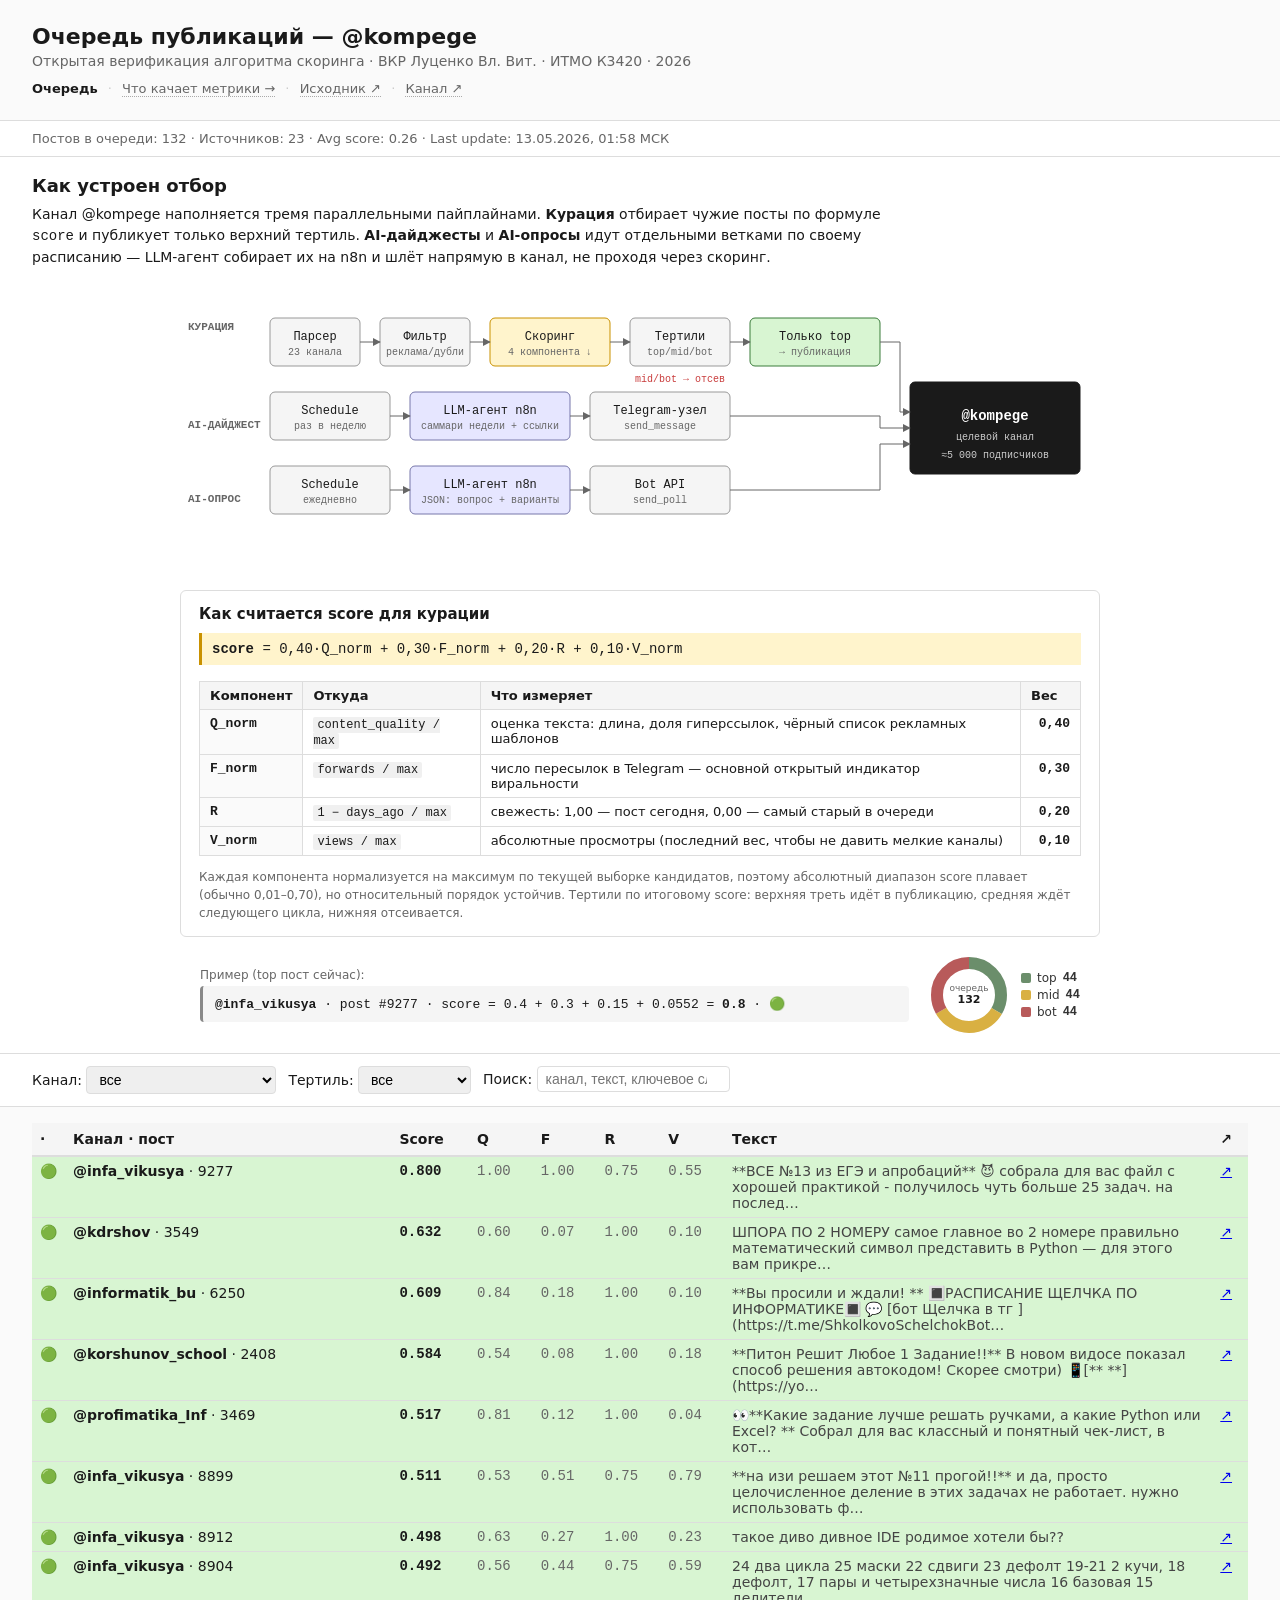
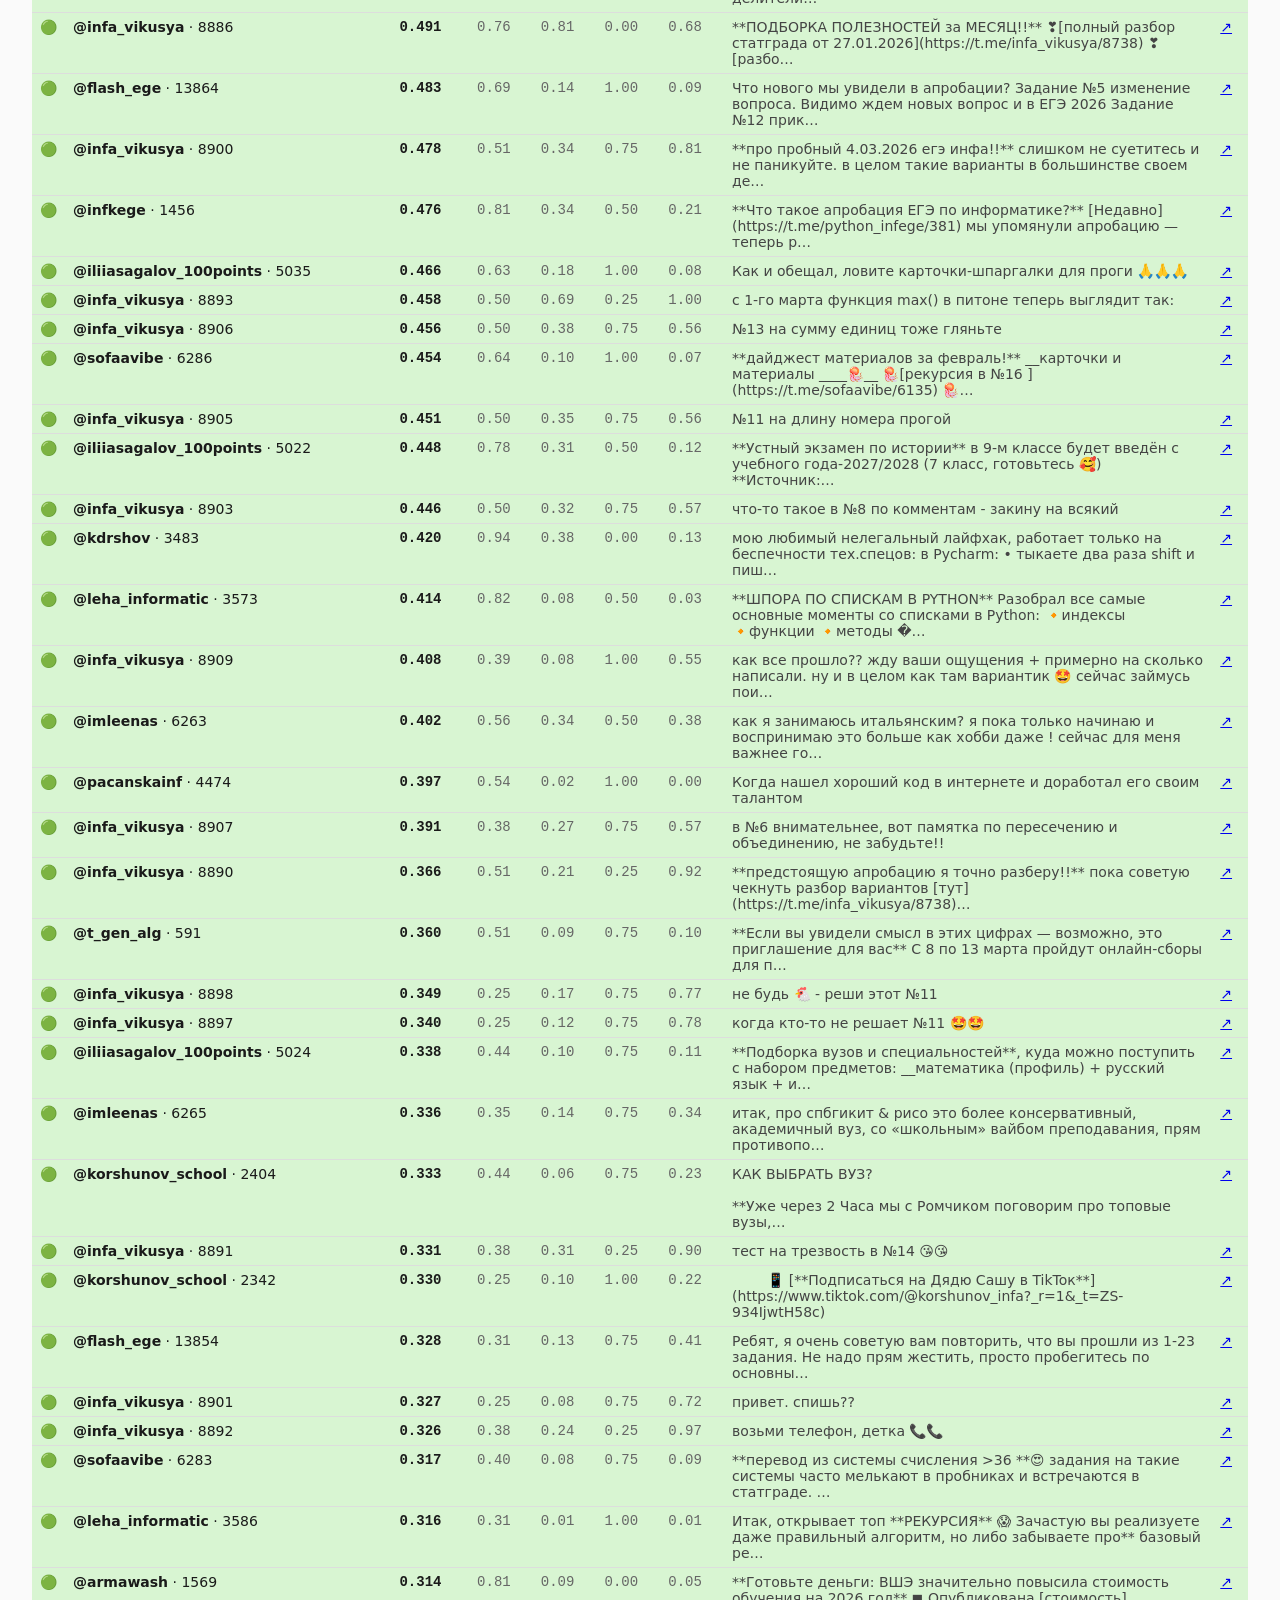
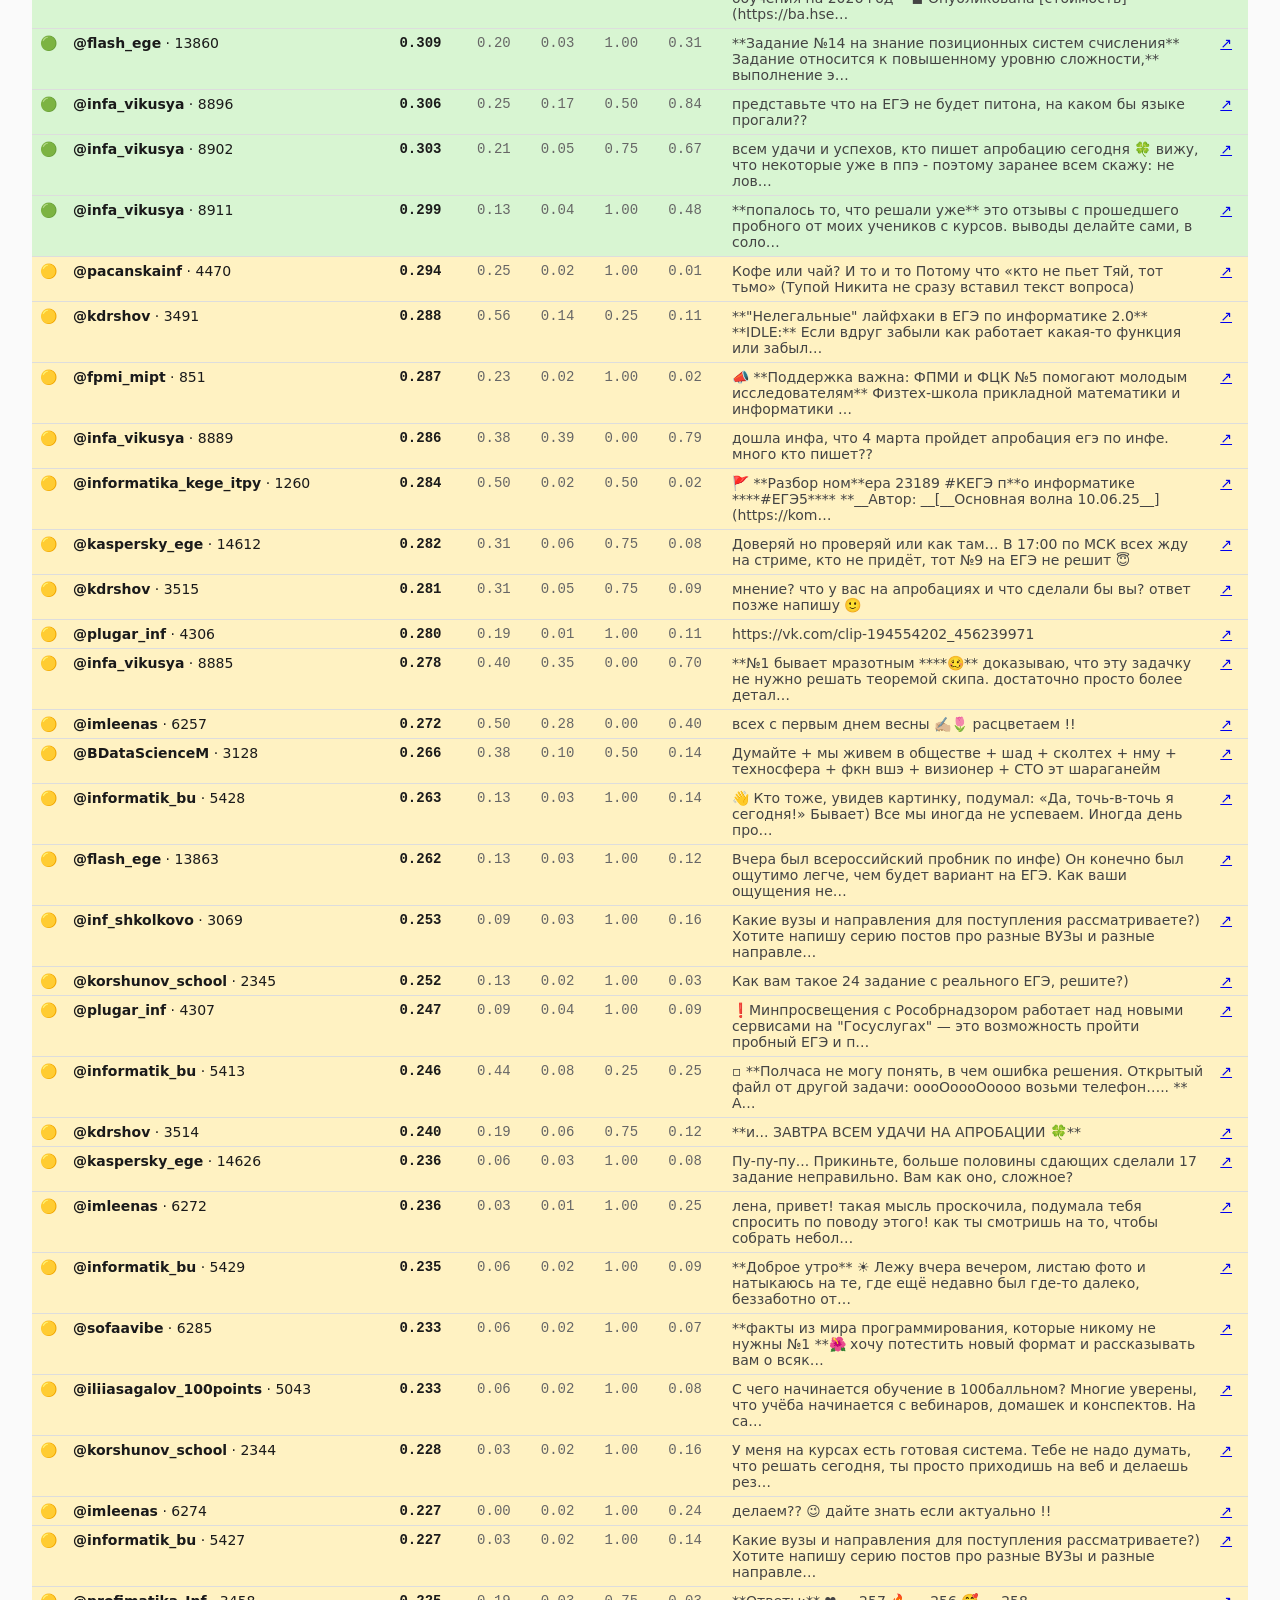
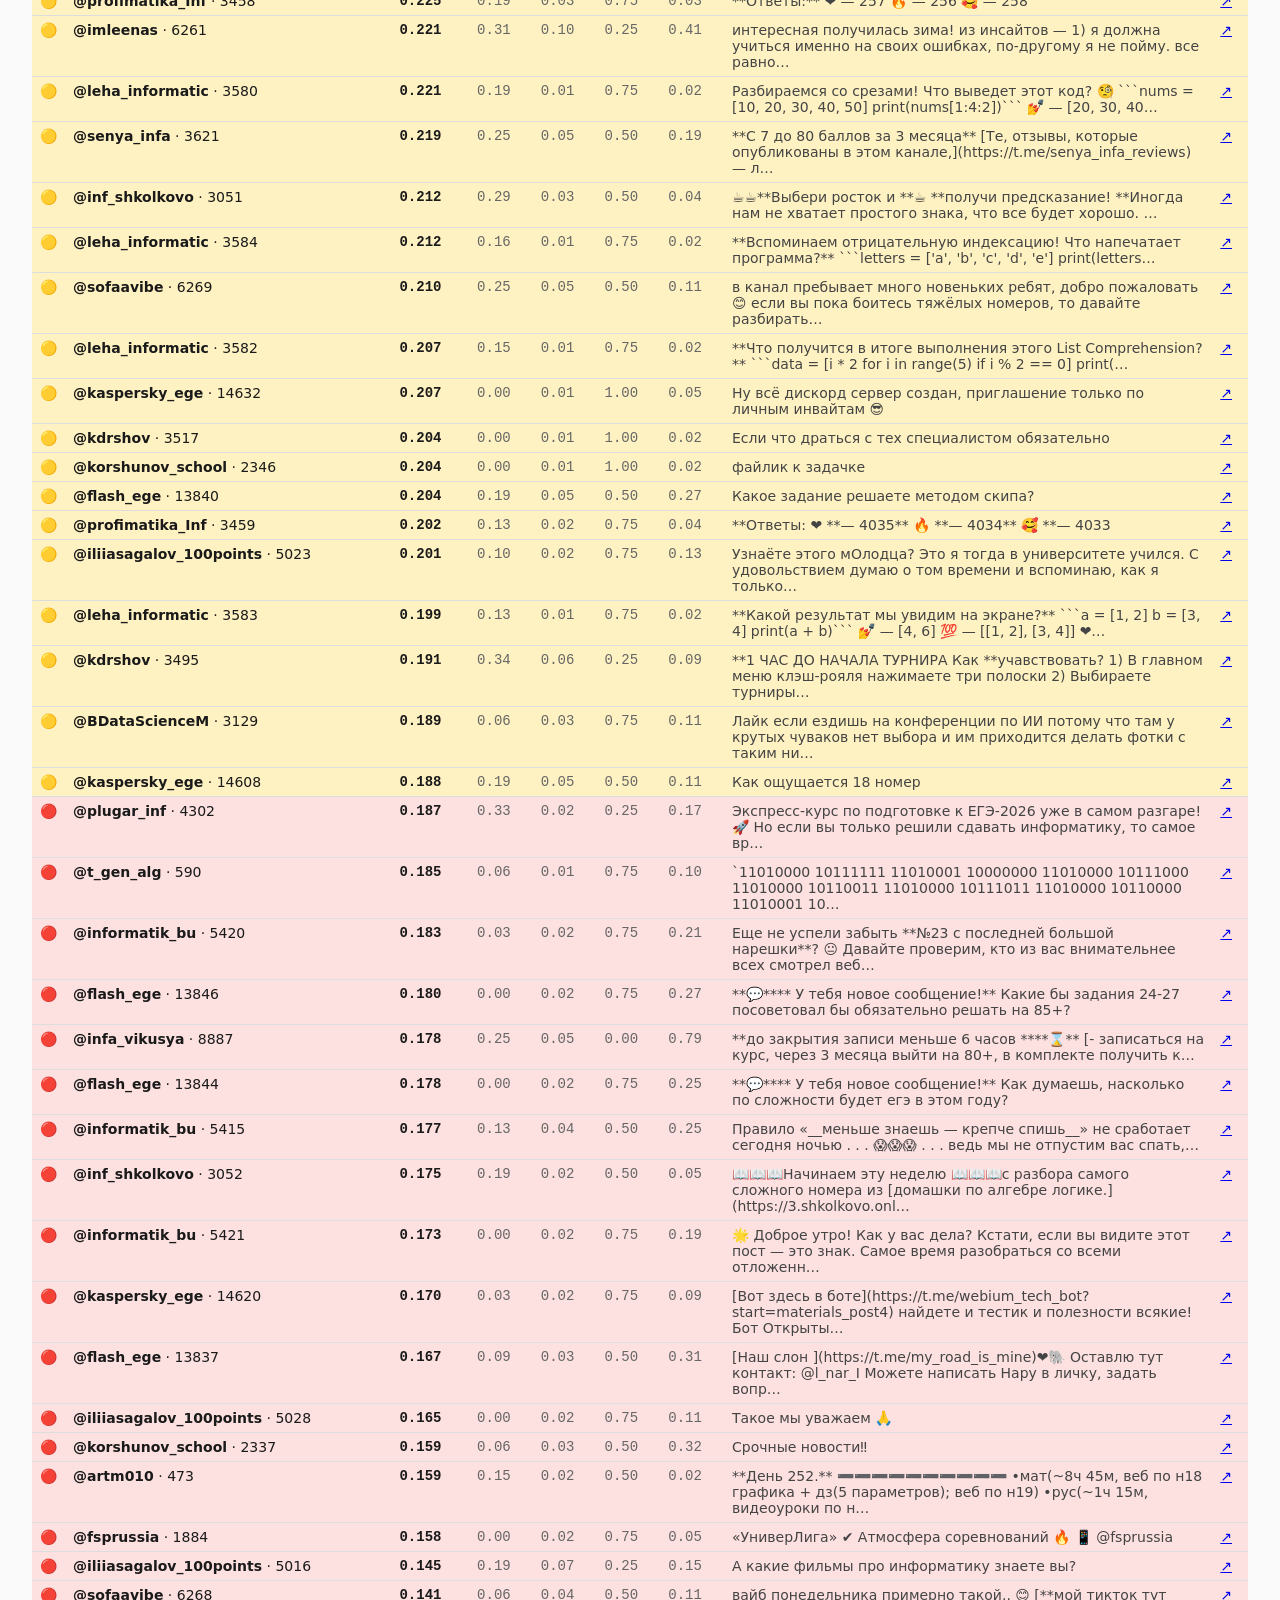
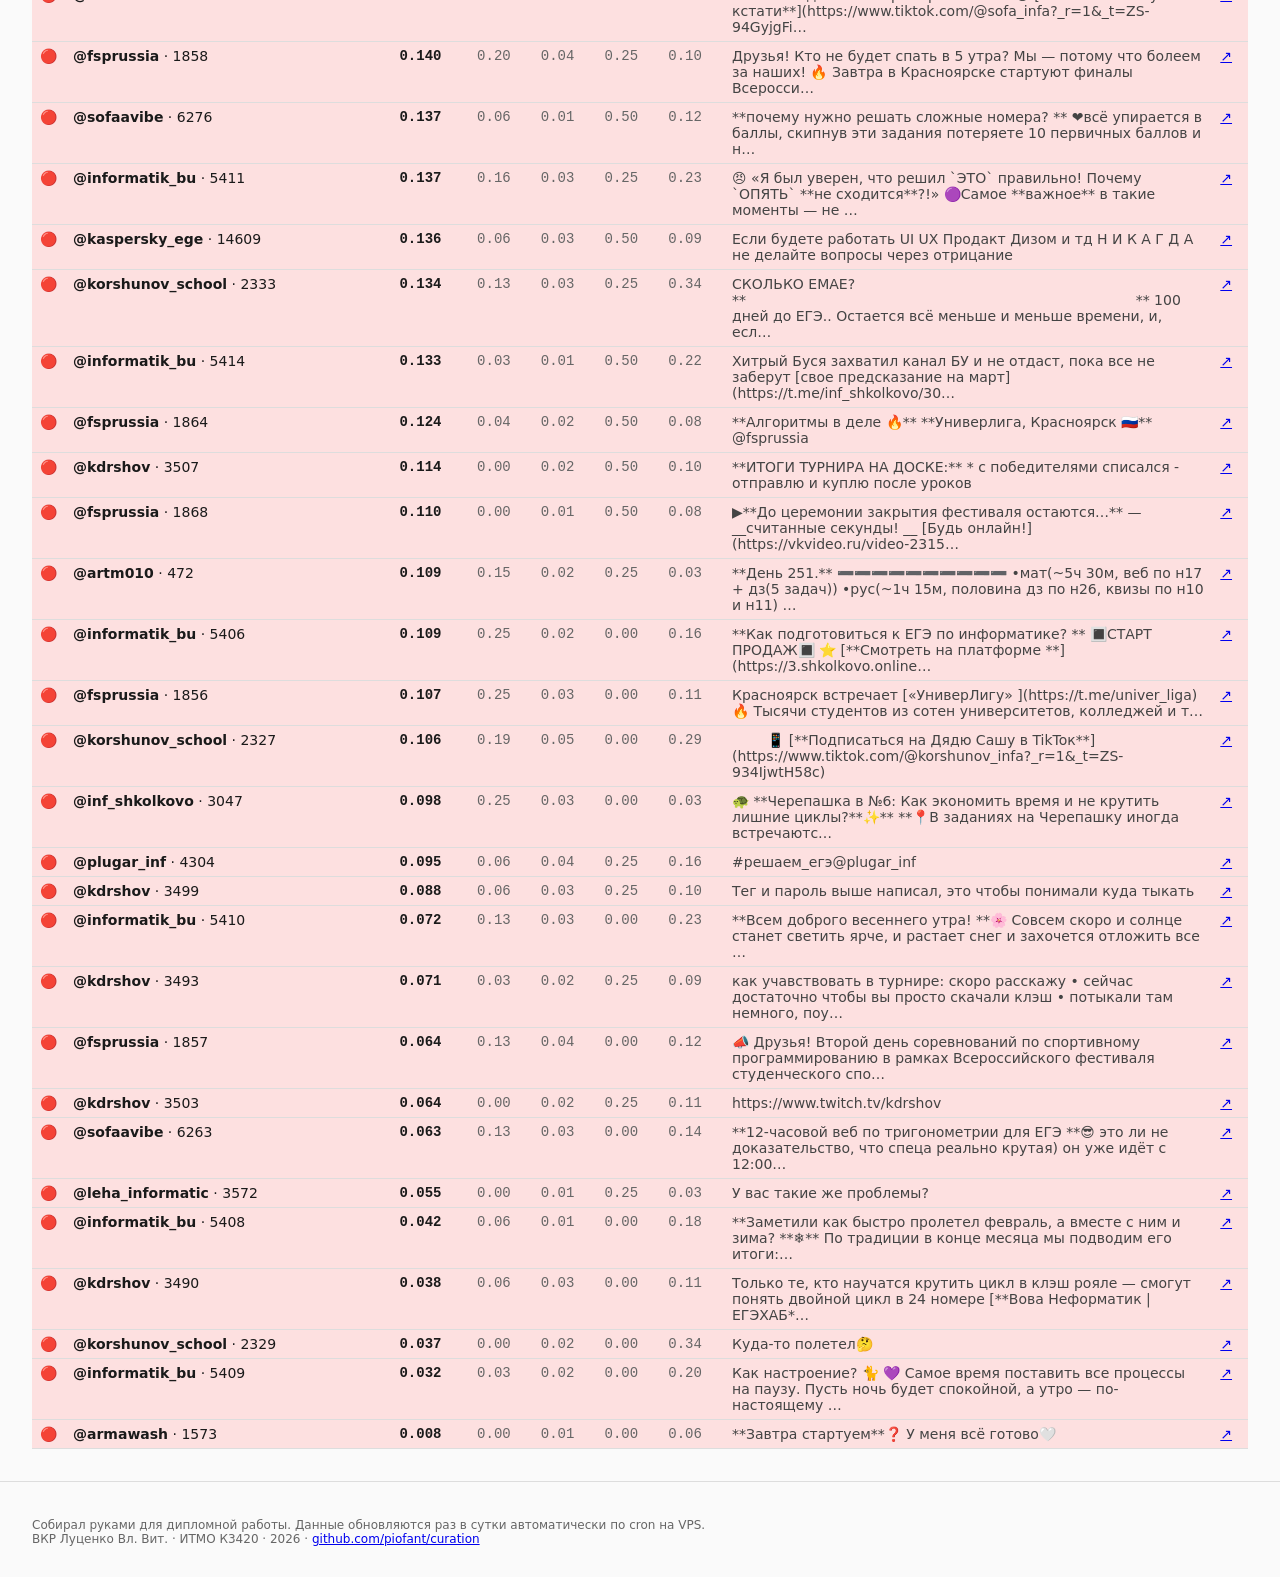
==== index.html @ 52a429cc "ux: 3 parallel pipelines + score formula breakdown table Pipeline diagram now correctly shows: - Кур" ====
<!doctype html>
<html lang="ru">
<head>
  <meta charset="utf-8">
  <meta name="viewport" content="width=device-width,initial-scale=1">
  <title>Очередь публикаций @kompege — верификация алгоритма (ВКР, ИТМО)</title>
  <link rel="stylesheet" href="./style.css">
</head>
<body>
  <header class="page-header">
    <h1>Очередь публикаций — @kompege</h1>
    <p class="subtitle">Открытая верификация алгоритма скоринга · ВКР Луценко Вл. Вит. · ИТМО К3420 · 2026</p>
    <nav class="topnav">
      <strong>Очередь</strong>
      <span class="sep">·</span>
      <a href="./performance/">Что качает метрики →</a>
      <span class="sep">·</span>
      <a href="https://github.com/piofant/curation" target="_blank" rel="noopener">Исходник ↗</a>
      <span class="sep">·</span>
      <a href="https://t.me/kompege" target="_blank" rel="noopener">Канал ↗</a>
    </nav>
  </header>

  <section id="stats" class="sticky-stats" aria-live="polite">
    <span id="stats-text">Загрузка данных…</span>
  </section>

  <section id="algorithm" class="algorithm-section">
    <h2>Как устроен отбор</h2>
    <p class="algo-intro">Канал @kompege наполняется тремя параллельными пайплайнами. <strong>Курация</strong> отбирает чужие посты по формуле <code>score</code> и публикует только верхний тертиль. <strong>AI-дайджесты</strong> и <strong>AI-опросы</strong> идут отдельными ветками по своему расписанию — LLM-агент собирает их на n8n и шлёт напрямую в канал, не проходя через скоринг.</p>

    <svg class="pipeline-svg" viewBox="0 0 920 290" xmlns="http://www.w3.org/2000/svg" aria-label="Три пайплайна @kompege">
      <defs>
        <marker id="arr" viewBox="0 0 10 10" refX="9" refY="5" markerWidth="8" markerHeight="8" orient="auto-start-reverse">
          <path d="M0,0 L10,5 L0,10 z" fill="#666"/>
        </marker>
      </defs>
      <g font-family="ui-monospace, monospace" font-size="12" fill="#1a1a1a">

        <!-- Row labels -->
        <text x="8" y="48" font-size="11" fill="#666" font-weight="600">КУРАЦИЯ</text>
        <text x="8" y="146" font-size="11" fill="#666" font-weight="600">AI-ДАЙДЖЕСТ</text>
        <text x="8" y="220" font-size="11" fill="#666" font-weight="600">AI-ОПРОС</text>

        <!-- Curation row (y center 60) -->
        <rect x="90" y="36" width="90" height="48" rx="5" fill="#f5f5f5" stroke="#999"/>
        <text x="135" y="58" text-anchor="middle">Парсер</text>
        <text x="135" y="73" text-anchor="middle" font-size="10" fill="#666">23 канала</text>

        <rect x="200" y="36" width="90" height="48" rx="5" fill="#f5f5f5" stroke="#999"/>
        <text x="245" y="58" text-anchor="middle">Фильтр</text>
        <text x="245" y="73" text-anchor="middle" font-size="10" fill="#666">реклама/дубли</text>

        <rect x="310" y="36" width="120" height="48" rx="5" fill="#fff4cc" stroke="#c99100"/>
        <text x="370" y="58" text-anchor="middle">Скоринг</text>
        <text x="370" y="73" text-anchor="middle" font-size="10" fill="#666">4 компонента ↓</text>

        <rect x="450" y="36" width="100" height="48" rx="5" fill="#f5f5f5" stroke="#999"/>
        <text x="500" y="58" text-anchor="middle">Тертили</text>
        <text x="500" y="73" text-anchor="middle" font-size="10" fill="#666">top/mid/bot</text>

        <rect x="570" y="36" width="130" height="48" rx="5" fill="#d8f5d2" stroke="#3a7c3a"/>
        <text x="635" y="58" text-anchor="middle">Только top</text>
        <text x="635" y="73" text-anchor="middle" font-size="10" fill="#666">→ публикация</text>

        <line x1="180" y1="60" x2="200" y2="60" stroke="#666" marker-end="url(#arr)"/>
        <line x1="290" y1="60" x2="310" y2="60" stroke="#666" marker-end="url(#arr)"/>
        <line x1="430" y1="60" x2="450" y2="60" stroke="#666" marker-end="url(#arr)"/>
        <line x1="550" y1="60" x2="570" y2="60" stroke="#666" marker-end="url(#arr)"/>

        <!-- AI-Digest row (y center 134) -->
        <rect x="90" y="110" width="120" height="48" rx="5" fill="#f5f5f5" stroke="#999"/>
        <text x="150" y="132" text-anchor="middle">Schedule</text>
        <text x="150" y="147" text-anchor="middle" font-size="10" fill="#666">раз в неделю</text>

        <rect x="230" y="110" width="160" height="48" rx="5" fill="#e6e6ff" stroke="#7777aa"/>
        <text x="310" y="132" text-anchor="middle">LLM-агент n8n</text>
        <text x="310" y="147" text-anchor="middle" font-size="10" fill="#666">саммари недели + ссылки</text>

        <rect x="410" y="110" width="140" height="48" rx="5" fill="#f5f5f5" stroke="#999"/>
        <text x="480" y="132" text-anchor="middle">Telegram-узел</text>
        <text x="480" y="147" text-anchor="middle" font-size="10" fill="#666">send_message</text>

        <line x1="210" y1="134" x2="230" y2="134" stroke="#666" marker-end="url(#arr)"/>
        <line x1="390" y1="134" x2="410" y2="134" stroke="#666" marker-end="url(#arr)"/>

        <!-- AI-Poll row (y center 208) -->
        <rect x="90" y="184" width="120" height="48" rx="5" fill="#f5f5f5" stroke="#999"/>
        <text x="150" y="206" text-anchor="middle">Schedule</text>
        <text x="150" y="221" text-anchor="middle" font-size="10" fill="#666">ежедневно</text>

        <rect x="230" y="184" width="160" height="48" rx="5" fill="#e6e6ff" stroke="#7777aa"/>
        <text x="310" y="206" text-anchor="middle">LLM-агент n8n</text>
        <text x="310" y="221" text-anchor="middle" font-size="10" fill="#666">JSON: вопрос + варианты</text>

        <rect x="410" y="184" width="140" height="48" rx="5" fill="#f5f5f5" stroke="#999"/>
        <text x="480" y="206" text-anchor="middle">Bot API</text>
        <text x="480" y="221" text-anchor="middle" font-size="10" fill="#666">send_poll</text>

        <line x1="210" y1="208" x2="230" y2="208" stroke="#666" marker-end="url(#arr)"/>
        <line x1="390" y1="208" x2="410" y2="208" stroke="#666" marker-end="url(#arr)"/>

        <!-- Merge target -->
        <rect x="730" y="100" width="170" height="92" rx="5" fill="#1a1a1a" stroke="#1a1a1a"/>
        <text x="815" y="138" text-anchor="middle" fill="#fff" font-size="14" font-weight="600">@kompege</text>
        <text x="815" y="158" text-anchor="middle" fill="#ccc" font-size="10">целевой канал</text>
        <text x="815" y="176" text-anchor="middle" fill="#ccc" font-size="10">≈5 000 подписчиков</text>

        <!-- Merge lines: each pipeline → @kompege -->
        <path d="M 700 60 L 720 60 L 720 130 L 730 130" fill="none" stroke="#666" marker-end="url(#arr)"/>
        <path d="M 550 134 L 700 134 L 700 146 L 730 146" fill="none" stroke="#666" marker-end="url(#arr)"/>
        <path d="M 550 208 L 700 208 L 700 162 L 730 162" fill="none" stroke="#666" marker-end="url(#arr)"/>

        <!-- Tertile branch labels under curation -->
        <text x="500" y="100" text-anchor="middle" font-size="10" fill="#c93c3c">mid/bot → отсев</text>
      </g>
    </svg>

    <div class="formula-block">
      <h3>Как считается score для курации</h3>
      <p class="formula-line"><code><strong>score</strong> = 0,40·Q_norm + 0,30·F_norm + 0,20·R + 0,10·V_norm</code></p>
      <table class="formula-table">
        <thead>
          <tr><th>Компонент</th><th>Откуда</th><th>Что измеряет</th><th>Вес</th></tr>
        </thead>
        <tbody>
          <tr>
            <th>Q_norm</th>
            <td><code>content_quality / max</code></td>
            <td>оценка текста: длина, доля гиперссылок, чёрный список рекламных шаблонов</td>
            <td class="weight">0,40</td>
          </tr>
          <tr>
            <th>F_norm</th>
            <td><code>forwards / max</code></td>
            <td>число пересылок в Telegram — основной открытый индикатор виральности</td>
            <td class="weight">0,30</td>
          </tr>
          <tr>
            <th>R</th>
            <td><code>1 − days_ago / max</code></td>
            <td>свежесть: 1,00 — пост сегодня, 0,00 — самый старый в очереди</td>
            <td class="weight">0,20</td>
          </tr>
          <tr>
            <th>V_norm</th>
            <td><code>views / max</code></td>
            <td>абсолютные просмотры (последний вес, чтобы не давить мелкие каналы)</td>
            <td class="weight">0,10</td>
          </tr>
        </tbody>
      </table>
      <p class="formula-note">Каждая компонента нормализуется на максимум по текущей выборке кандидатов, поэтому абсолютный диапазон score плавает (обычно 0,01–0,70), но относительный порядок устойчив. Тертили по итоговому score: верхняя треть идёт в публикацию, средняя ждёт следующего цикла, нижняя отсеивается.</p>
    </div>

    <div class="algo-foot">
      <div id="algo-example"></div>
      <div id="tertile-donut" class="donut-wrap" aria-label="Распределение тертилей в очереди">
        <svg viewBox="0 0 80 80" width="80" height="80" class="donut">
          <circle cx="40" cy="40" r="32" fill="none" stroke="#eee" stroke-width="12"/>
          <circle cx="40" cy="40" r="32" fill="none" stroke="#6b8e6b" stroke-width="12" class="seg-top" stroke-dasharray="0 201" transform="rotate(-90 40 40)"/>
          <circle cx="40" cy="40" r="32" fill="none" stroke="#d9b042" stroke-width="12" class="seg-mid" stroke-dasharray="0 201" transform="rotate(-90 40 40)"/>
          <circle cx="40" cy="40" r="32" fill="none" stroke="#b85a5a" stroke-width="12" class="seg-bot" stroke-dasharray="0 201" transform="rotate(-90 40 40)"/>
          <text x="40" y="36" text-anchor="middle" font-size="9" fill="#666">очередь</text>
          <text x="40" y="48" text-anchor="middle" font-size="11" fill="#1a1a1a" font-weight="600" id="donut-total">·</text>
        </svg>
        <div class="donut-legend">
          <span class="lg lg-top"><i></i>top <b id="donut-top">·</b></span>
          <span class="lg lg-mid"><i></i>mid <b id="donut-mid">·</b></span>
          <span class="lg lg-bot"><i></i>bot <b id="donut-bot">·</b></span>
        </div>
      </div>
    </div>
  </section>

  <section id="filters" class="filters">
    <label>Канал: <select id="filter-channel"><option value="">все</option></select></label>
    <label>Тертиль:
      <select id="filter-tertile">
        <option value="">все</option>
        <option value="top">🟢 верхняя</option>
        <option value="mid">🟡 средняя</option>
        <option value="bot">🔴 нижняя</option>
      </select>
    </label>
    <label>Поиск: <input id="filter-search" type="search" placeholder="канал, текст, ключевое слово"></label>
  </section>

  <main>
    <table id="queue-table" aria-label="Очередь публикаций">
      <thead>
        <tr>
          <th data-sort="tertile" title="Тертиль">·</th>
          <th data-sort="channel">Канал · пост</th>
          <th data-sort="score">Score</th>
          <th data-sort="Q">Q</th>
          <th data-sort="F">F</th>
          <th data-sort="R">R</th>
          <th data-sort="V">V</th>
          <th>Текст</th>
          <th>↗</th>
        </tr>
      </thead>
      <tbody id="queue-body"></tbody>
    </table>
  </main>

  <footer class="page-footer">
    <p>Собирал руками для дипломной работы. Данные обновляются раз в сутки автоматически по cron на VPS.
    <br>ВКР Луценко Вл. Вит. · ИТМО К3420 · 2026 · <a href="https://github.com/piofant/curation">github.com/piofant/curation</a></p>
  </footer>

  <script src="./app.js"></script>
</body>
</html>
---- style.css ----
/* piofant.github.io/curation/style.css */
:root {
  --bg: #fafafa;
  --fg: #1a1a1a;
  --muted: #666;
  --top: #d8f5d2;
  --mid: #fff2c2;
  --bot: #fde0e0;
  --border: #ddd;
}
* { box-sizing: border-box; }
body { margin: 0; font-family: system-ui, -apple-system, "Segoe UI", Roboto, sans-serif; background: var(--bg); color: var(--fg); }
.page-header { padding: 24px 32px; border-bottom: 1px solid var(--border); }
.page-header h1 { margin: 0 0 4px; font-size: 22px; }
.page-header .subtitle { margin: 0; color: var(--muted); font-size: 14px; }

.sticky-stats { position: sticky; top: 0; background: #fff; border-bottom: 1px solid var(--border); padding: 10px 32px; font-size: 13px; color: var(--muted); z-index: 5; }

.topnav { margin: 12px 0 0; font-size: 13px; color: var(--muted); }
.topnav a { color: var(--muted); text-decoration: none; border-bottom: 1px dotted #aaa; }
.topnav a:hover { color: var(--fg); border-bottom-style: solid; }
.topnav strong { color: var(--fg); }
.topnav .sep { margin: 0 6px; color: #ccc; }

.algorithm-section { padding: 18px 32px; border-bottom: 1px solid var(--border); background: #fff; }
.algorithm-section h2 { font-size: 18px; margin: 0 0 8px; }
.algorithm-section .algo-intro { margin: 0 0 14px; font-size: 14px; max-width: 860px; line-height: 1.5; }
.pipeline-svg { display: block; width: 100%; height: auto; max-width: 920px; margin: 0 auto 18px; }

.formula-block { background: #fff; border: 1px solid var(--border); border-radius: 6px; padding: 14px 18px; margin: 0 auto 18px; max-width: 920px; }
.formula-block h3 { font-size: 15px; margin: 0 0 10px; }
.formula-line { font-family: ui-monospace, monospace; font-size: 14px; margin: 0 0 12px; padding: 8px 10px; background: #fff4cc; border-left: 3px solid #c99100; }
.formula-line code { background: none; padding: 0; }
.formula-table { border-collapse: collapse; width: 100%; font-size: 13px; }
.formula-table th, .formula-table td { border: 1px solid var(--border); padding: 6px 10px; text-align: left; vertical-align: top; }
.formula-table thead th { background: #f5f5f5; font-weight: 600; }
.formula-table tbody th { font-family: ui-monospace, monospace; font-weight: 600; background: #fafafa; width: 80px; }
.formula-table td code { font-size: 12px; background: #f0f0f0; padding: 1px 4px; border-radius: 2px; }
.formula-table td.weight { font-family: ui-monospace, monospace; font-weight: 600; text-align: right; width: 60px; }
.formula-note { margin: 12px 0 0; font-size: 12px; color: var(--muted); line-height: 1.5; }

@media (max-width: 768px) {
  .formula-table { font-size: 12px; }
  .formula-table th, .formula-table td { padding: 4px 6px; }
}

.algo-foot { display: grid; grid-template-columns: 1fr auto; gap: 20px; align-items: center; max-width: 880px; margin: 0 auto; }
.algo-example-label { margin: 0 0 4px; font-size: 12px; color: var(--muted); }
.algo-example { font-family: ui-monospace, monospace; font-size: 13px; background: #f5f5f5; padding: 10px 12px; margin: 0; border-radius: 4px; border-left: 3px solid #888; }

/* Tertile donut */
.donut-wrap { display: flex; align-items: center; gap: 12px; }
.donut { display: block; }
.donut-legend { display: flex; flex-direction: column; gap: 3px; font-size: 12px; color: #333; }
.donut-legend .lg { display: flex; align-items: center; gap: 6px; }
.donut-legend .lg i { width: 10px; height: 10px; border-radius: 2px; display: inline-block; }
.donut-legend .lg b { font-family: ui-monospace, monospace; font-weight: 600; }
.donut-legend .lg-top i { background: #6b8e6b; }
.donut-legend .lg-mid i { background: #d9b042; }
.donut-legend .lg-bot i { background: #b85a5a; }

.filters { display: flex; flex-wrap: wrap; gap: 12px; padding: 12px 32px; background: #fff; border-bottom: 1px solid var(--border); font-size: 14px; }
.filters input, .filters select { padding: 4px 8px; font-size: 14px; border: 1px solid var(--border); border-radius: 4px; }

main { padding: 0 32px 32px; }
table { width: 100%; border-collapse: collapse; font-size: 14px; margin-top: 16px; }
th { background: #f5f5f5; padding: 8px; text-align: left; border-bottom: 2px solid var(--border); cursor: pointer; user-select: none; }
th[data-sort]:hover { background: #ececec; }
td { padding: 6px 8px; border-bottom: 1px solid var(--border); vertical-align: top; }
td.score { font-family: ui-monospace, monospace; font-weight: 600; }
td.num { font-family: ui-monospace, monospace; color: var(--muted); }
td.t-marker { width: 24px; }
td.text-cell { color: #444; max-width: 380px; }
tr.t-top { background: var(--top); }
tr.t-mid { background: var(--mid); }
tr.t-bot { background: var(--bot); }
tr.expanded { background: #eef; }

.page-footer { padding: 24px 32px; border-top: 1px solid var(--border); font-size: 12px; color: var(--muted); }

tr.dd-row td.drilldown { background: #fff; padding: 16px 24px; }
.dd-grid { display: grid; grid-template-columns: 1fr 1fr; gap: 24px; }
.dd-text h3, .dd-math h3 { font-size: 14px; margin: 0 0 8px; color: var(--muted); }
.dd-text p { font-size: 13px; white-space: pre-wrap; }
.dd-text p.reason { margin-top: 12px; padding: 8px; background: #f5f5f5; border-left: 3px solid #888; }
.math { border-collapse: collapse; width: 100%; font-size: 13px; font-family: ui-monospace, monospace; }
.math th, .math td { border: 1px solid var(--border); padding: 4px 8px; text-align: right; }
.math th:first-child, .math td:first-child { text-align: left; }
.math tr.total { font-weight: 600; background: #f5f5f5; }
.tertile-label { margin: 12px 0 0; font-size: 14px; }

@media (max-width: 768px) {
  .page-header, .sticky-stats, .filters, main, .algorithm-section, .page-footer { padding-left: 12px; padding-right: 12px; }
  table { font-size: 12px; }
  th, td { padding: 4px; }
  td.text-cell { max-width: 200px; }
  .dd-grid { grid-template-columns: 1fr; }
}

@media (max-width: 640px) {
  #queue-table thead { display: none; }
  #queue-table, #queue-table tbody, #queue-table tr, #queue-table td { display: block; width: 100%; }
  #queue-table tr { border: 1px solid var(--border); border-radius: 6px; margin-bottom: 8px; padding: 8px; }
  #queue-table tr.t-top { border-left: 4px solid #2c8a2c; }
  #queue-table tr.t-mid { border-left: 4px solid #c9a200; }
  #queue-table tr.t-bot { border-left: 4px solid #c93c3c; }
  #queue-table td { border: none; padding: 2px 0; }
  #queue-table td.t-marker { display: none; }
  #queue-table td.score::before { content: 'score: '; color: var(--muted); }
  #queue-table td.num::before { content: attr(data-label) ': '; color: var(--muted); font-size: 11px; }
  #queue-table td.text-cell { color: #222; margin-top: 4px; }
}
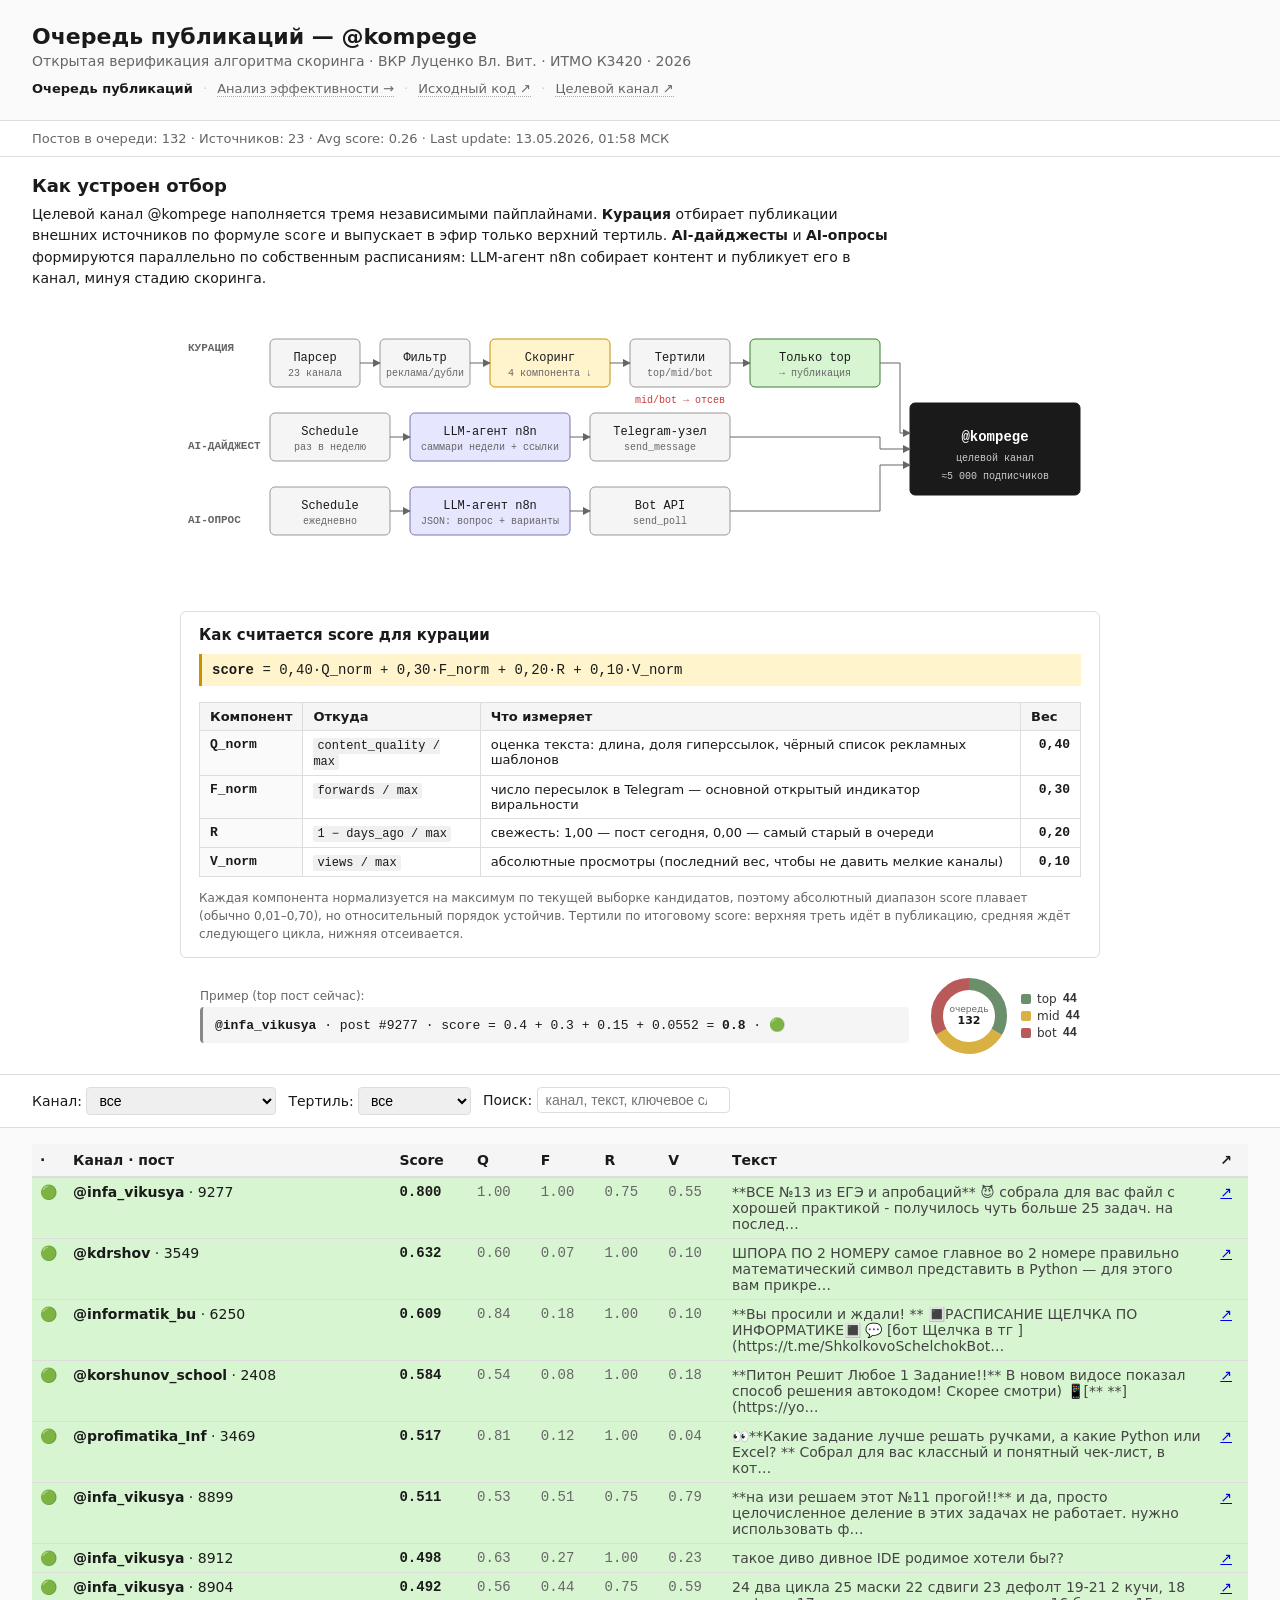
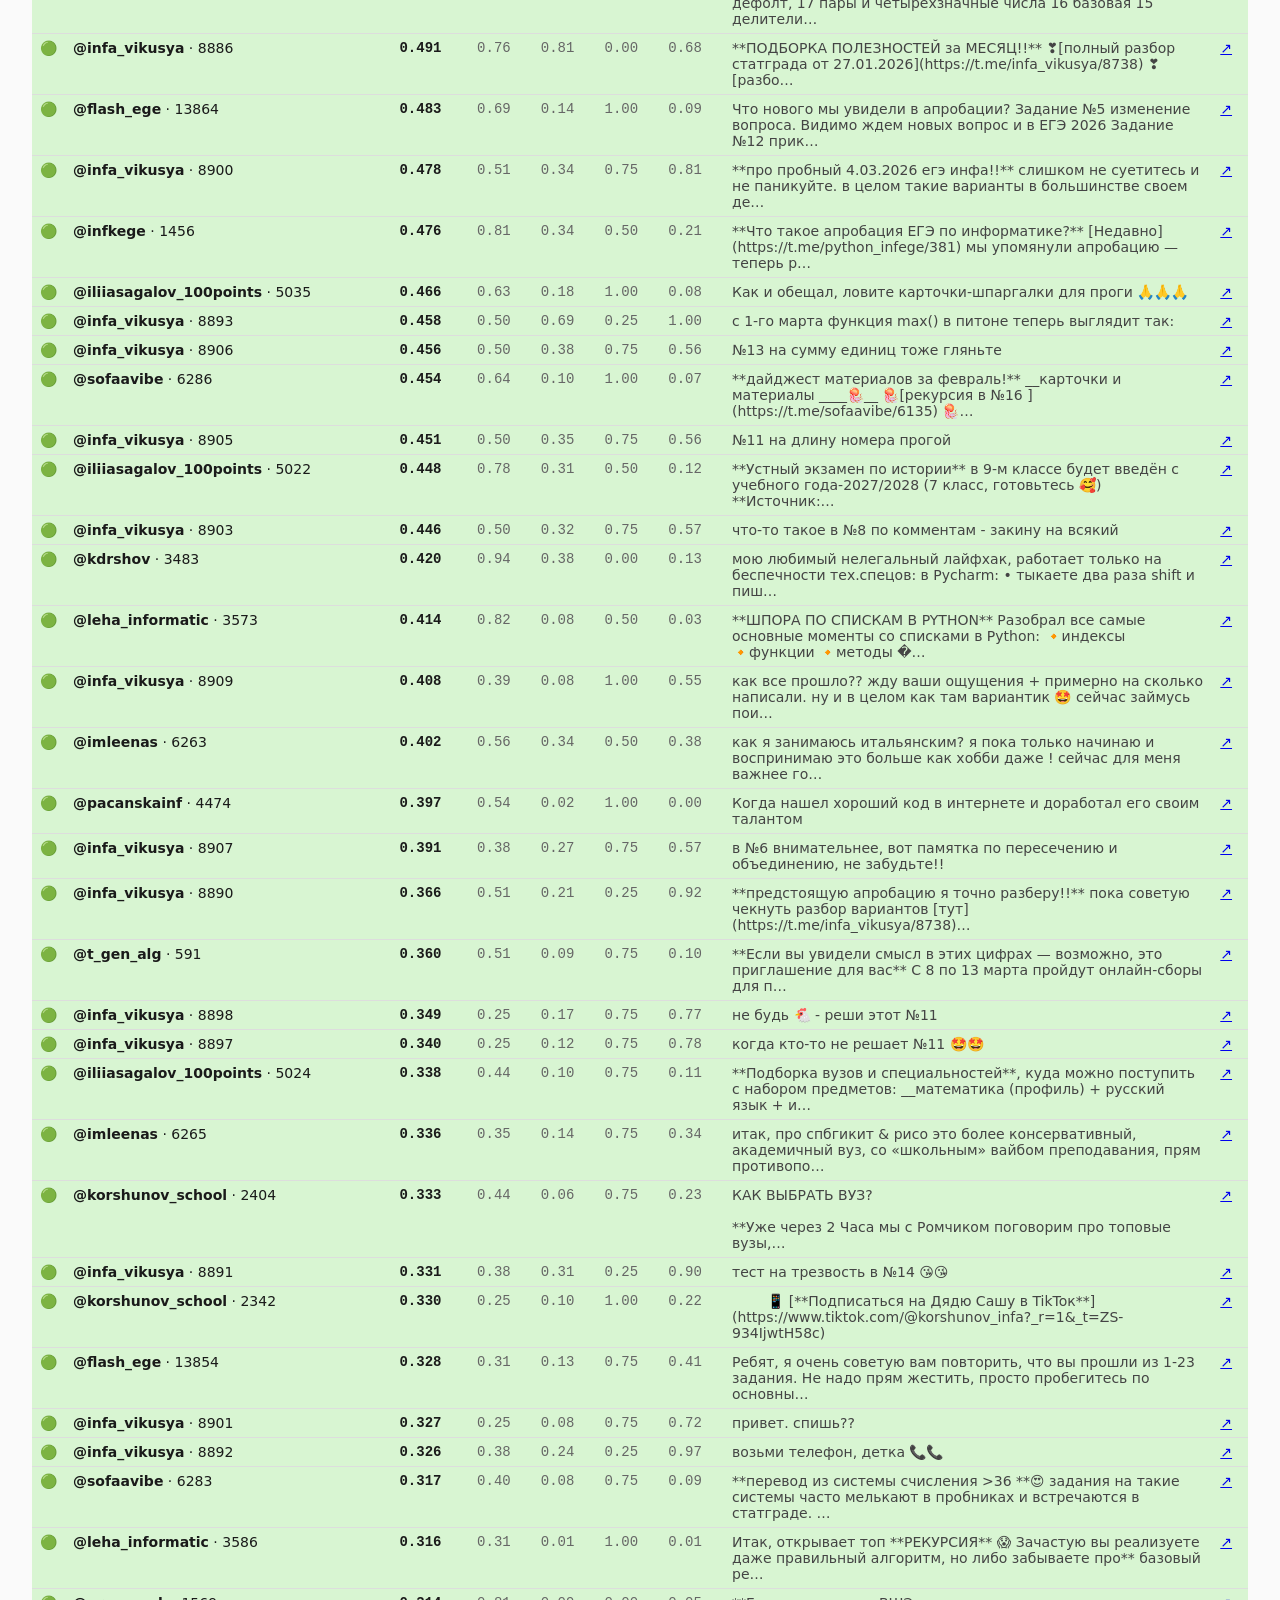
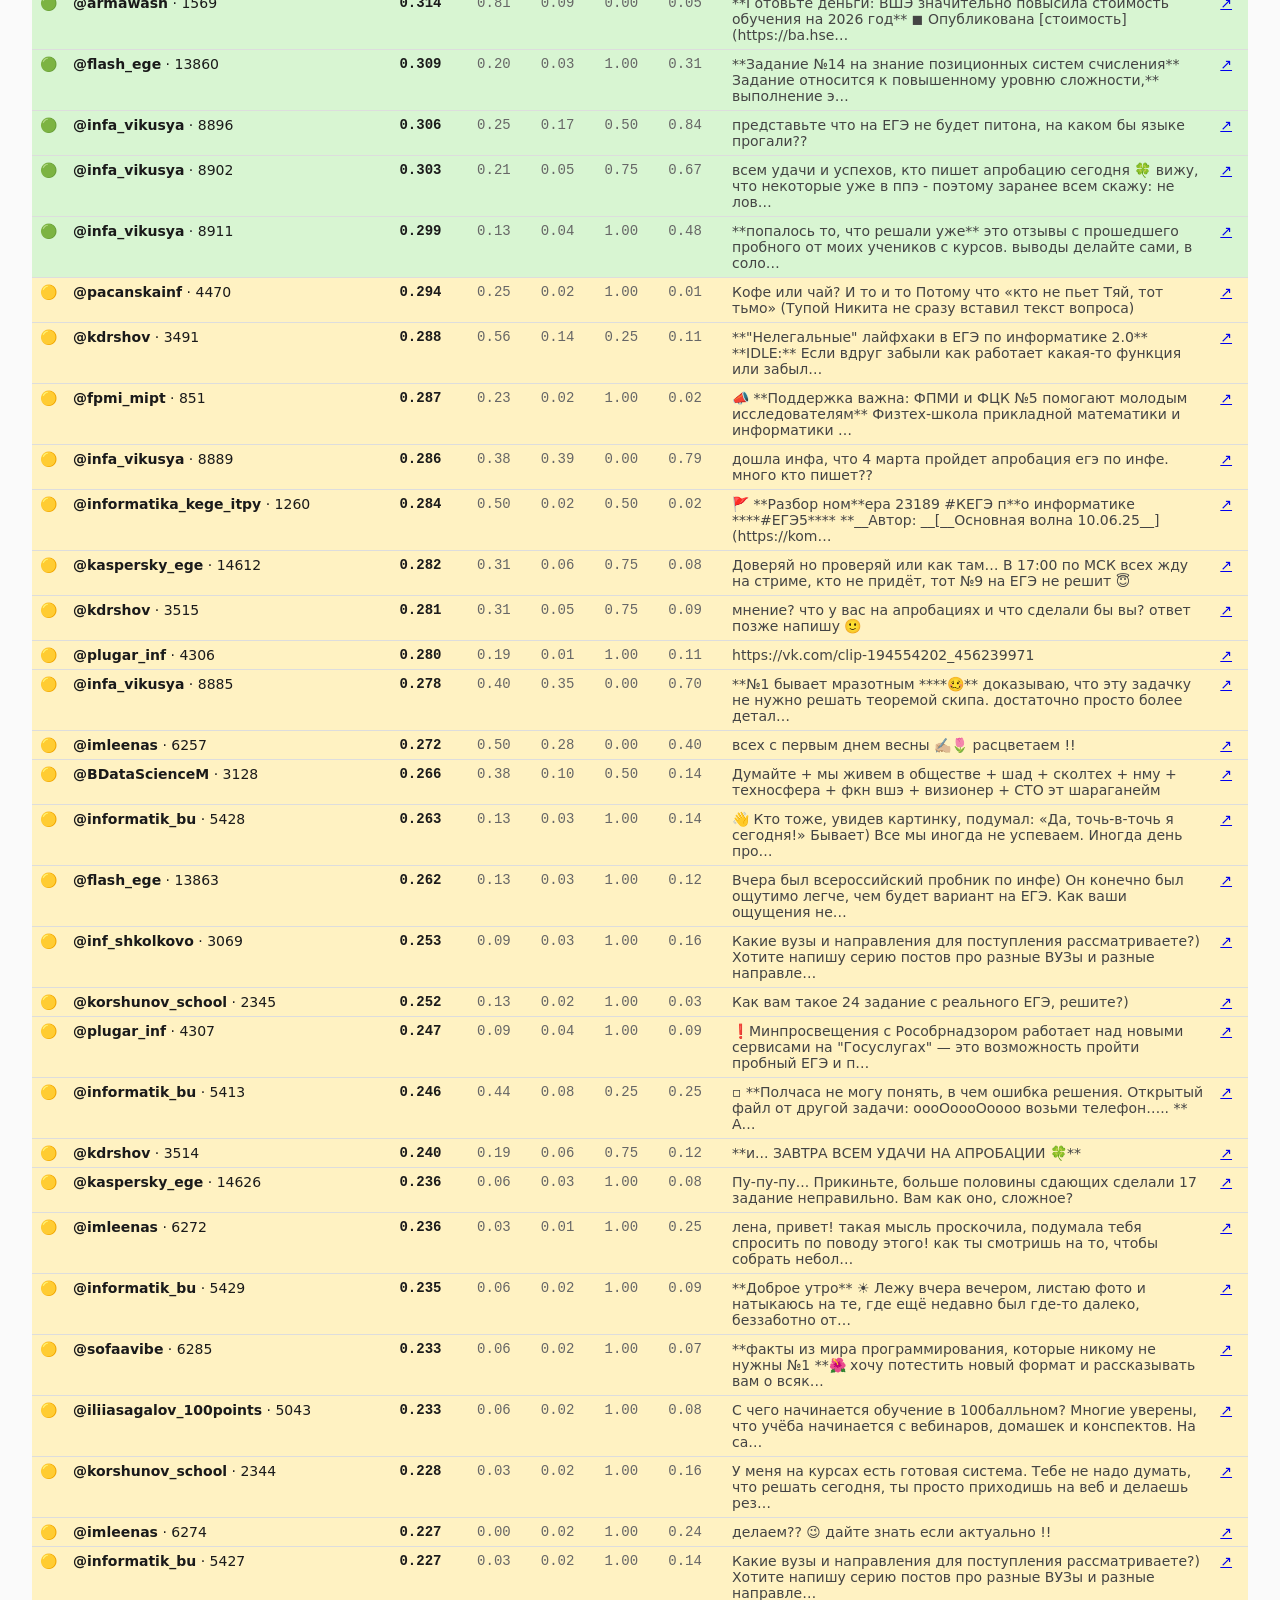
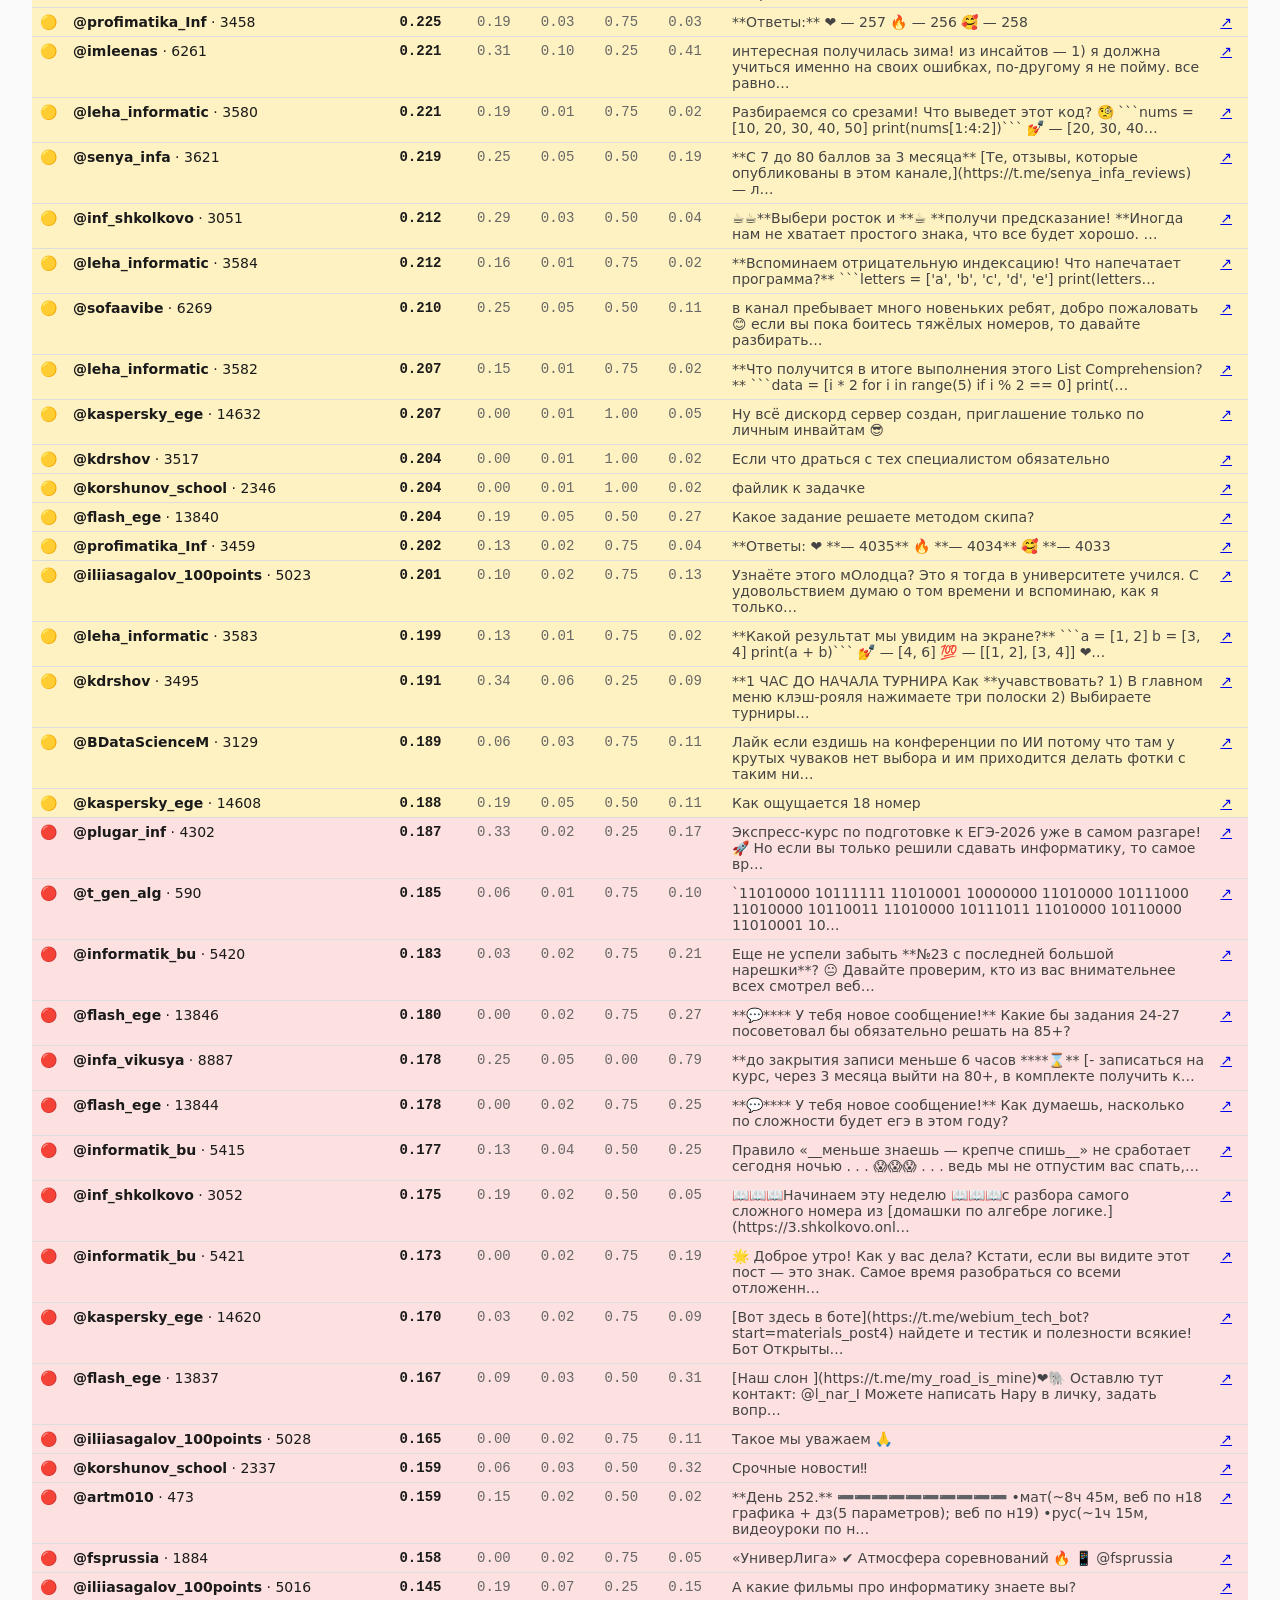
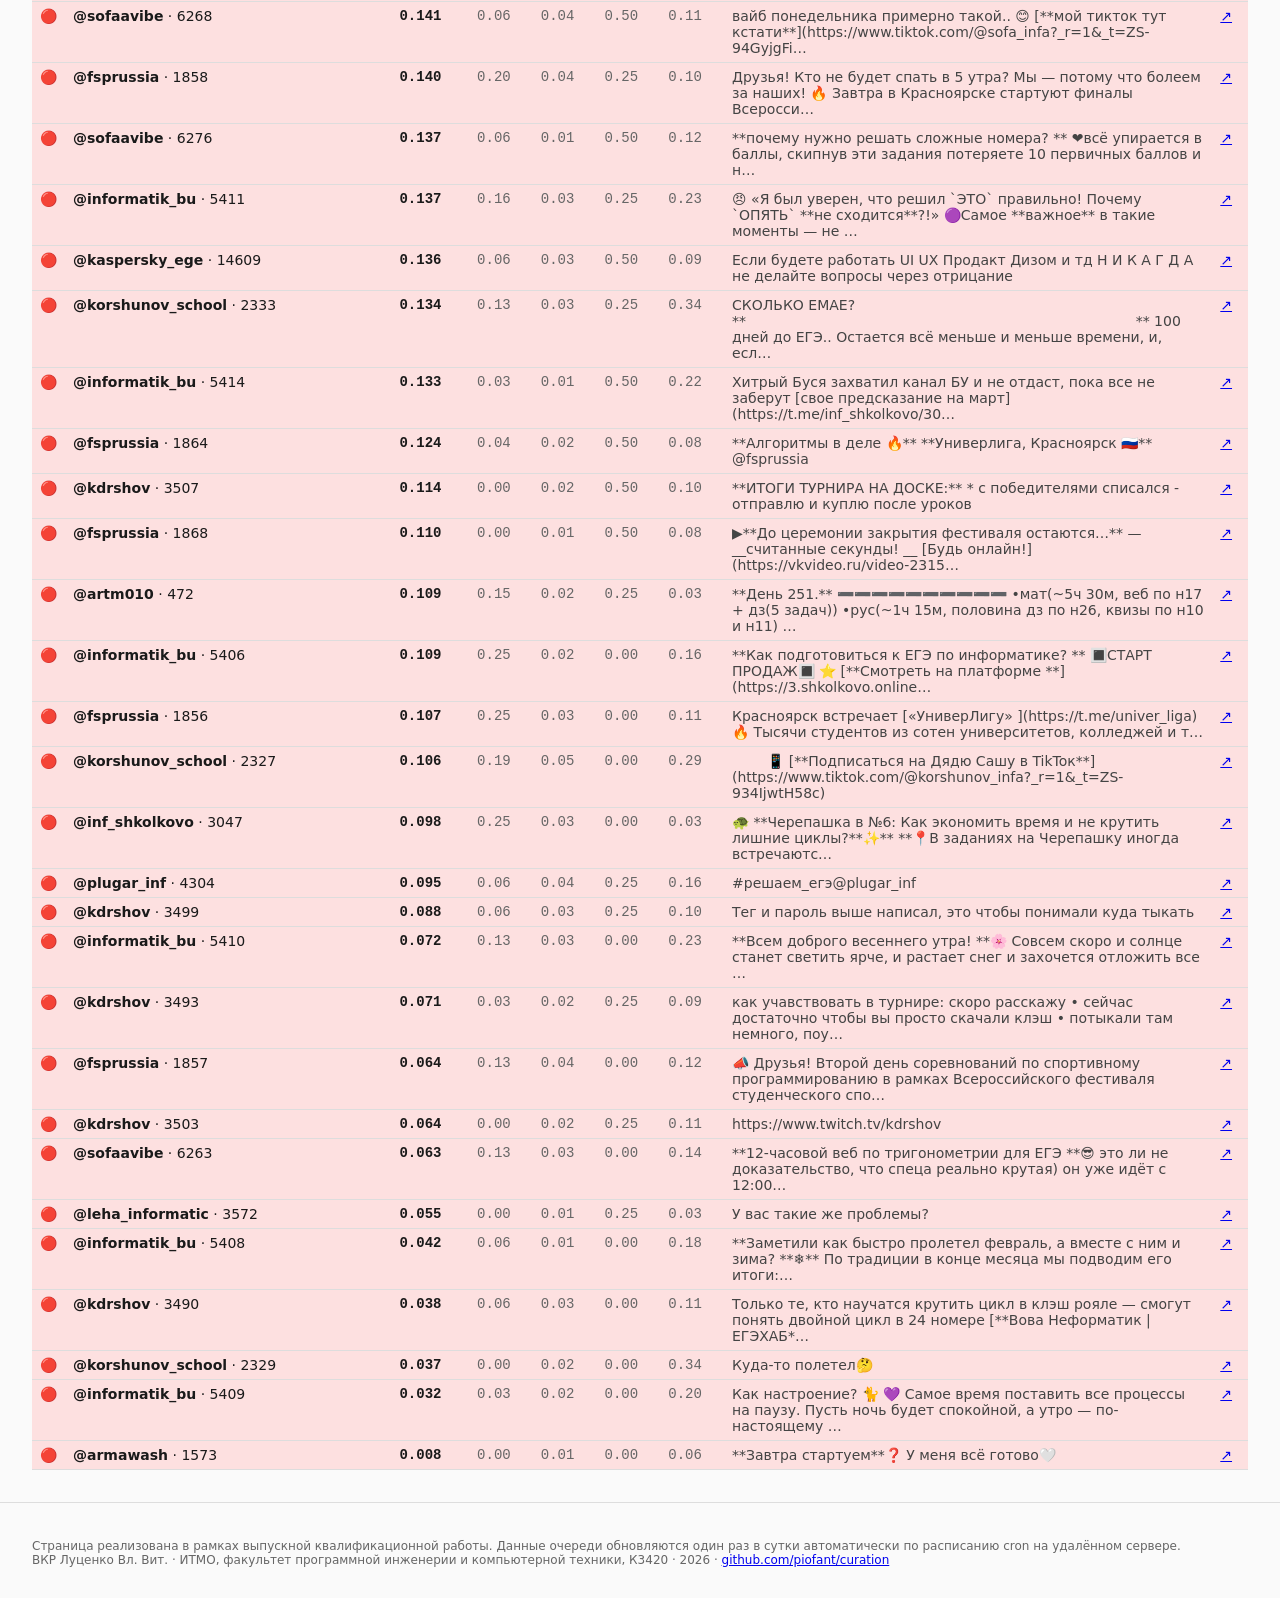
==== commit 416dc1ca: "lang: academic-grade tone for thesis context Main page: - topnav: 'Что качает метрики →' → 'Анализ э" ====
--- a/index.html
+++ b/index.html
@@ -11,13 +11,13 @@
     <h1>Очередь публикаций — @kompege</h1>
     <p class="subtitle">Открытая верификация алгоритма скоринга · ВКР Луценко Вл. Вит. · ИТМО К3420 · 2026</p>
     <nav class="topnav">
-      <strong>Очередь</strong>
+      <strong>Очередь публикаций</strong>
       <span class="sep">·</span>
-      <a href="./performance/">Что качает метрики →</a>
+      <a href="./performance/">Анализ эффективности →</a>
       <span class="sep">·</span>
-      <a href="https://github.com/piofant/curation" target="_blank" rel="noopener">Исходник ↗</a>
+      <a href="https://github.com/piofant/curation" target="_blank" rel="noopener">Исходный код ↗</a>
       <span class="sep">·</span>
-      <a href="https://t.me/kompege" target="_blank" rel="noopener">Канал ↗</a>
+      <a href="https://t.me/kompege" target="_blank" rel="noopener">Целевой канал ↗</a>
     </nav>
   </header>
 
@@ -27,7 +27,7 @@
 
   <section id="algorithm" class="algorithm-section">
     <h2>Как устроен отбор</h2>
-    <p class="algo-intro">Канал @kompege наполняется тремя параллельными пайплайнами. <strong>Курация</strong> отбирает чужие посты по формуле <code>score</code> и публикует только верхний тертиль. <strong>AI-дайджесты</strong> и <strong>AI-опросы</strong> идут отдельными ветками по своему расписанию — LLM-агент собирает их на n8n и шлёт напрямую в канал, не проходя через скоринг.</p>
+    <p class="algo-intro">Целевой канал @kompege наполняется тремя независимыми пайплайнами. <strong>Курация</strong> отбирает публикации внешних источников по формуле <code>score</code> и выпускает в эфир только верхний тертиль. <strong>AI-дайджесты</strong> и <strong>AI-опросы</strong> формируются параллельно по собственным расписаниям: LLM-агент n8n собирает контент и публикует его в канал, минуя стадию скоринга.</p>
 
     <svg class="pipeline-svg" viewBox="0 0 920 290" xmlns="http://www.w3.org/2000/svg" aria-label="Три пайплайна @kompege">
       <defs>
@@ -206,8 +206,9 @@
   </main>
 
   <footer class="page-footer">
-    <p>Собирал руками для дипломной работы. Данные обновляются раз в сутки автоматически по cron на VPS.
-    <br>ВКР Луценко Вл. Вит. · ИТМО К3420 · 2026 · <a href="https://github.com/piofant/curation">github.com/piofant/curation</a></p>
+    <p>Страница реализована в рамках выпускной квалификационной работы.
+    Данные очереди обновляются один раз в сутки автоматически по расписанию cron на удалённом сервере.
+    <br>ВКР Луценко Вл. Вит. · ИТМО, факультет программной инженерии и компьютерной техники, К3420 · 2026 · <a href="https://github.com/piofant/curation">github.com/piofant/curation</a></p>
   </footer>
 
   <script src="./app.js"></script>
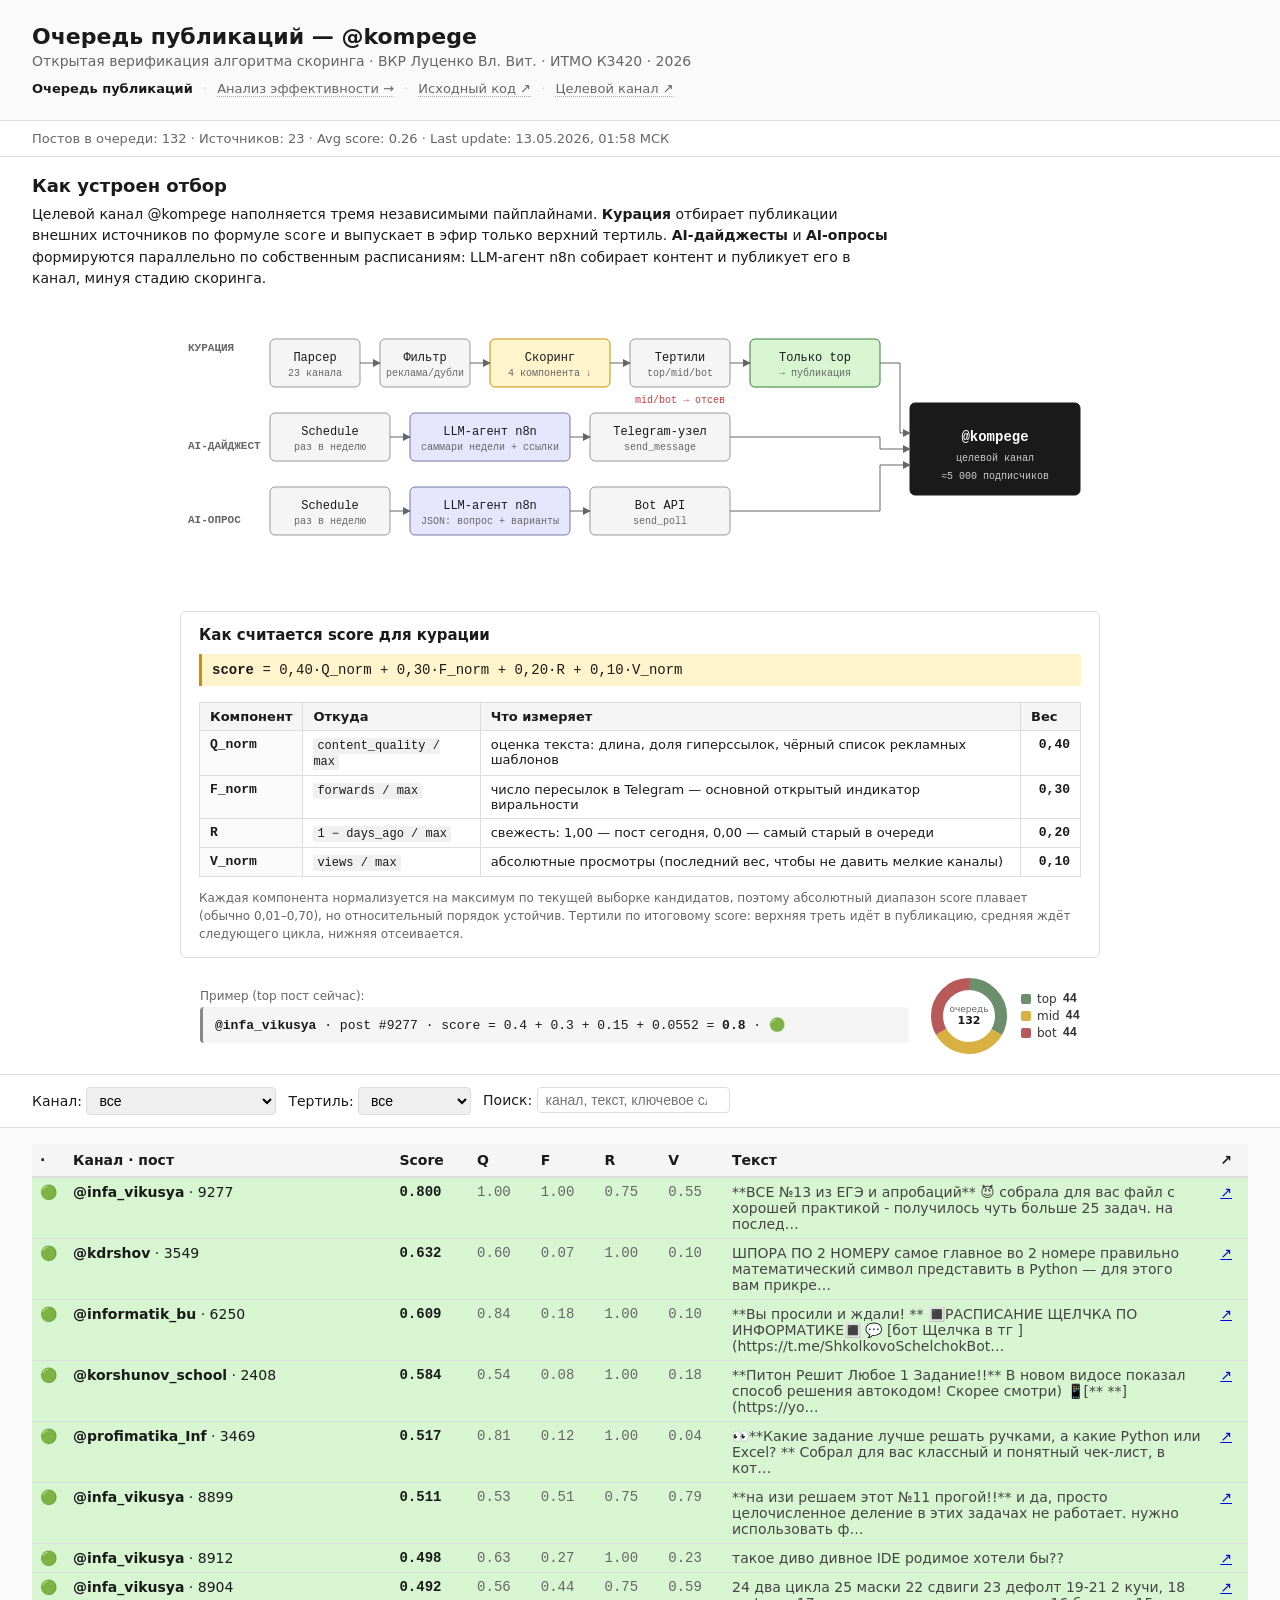
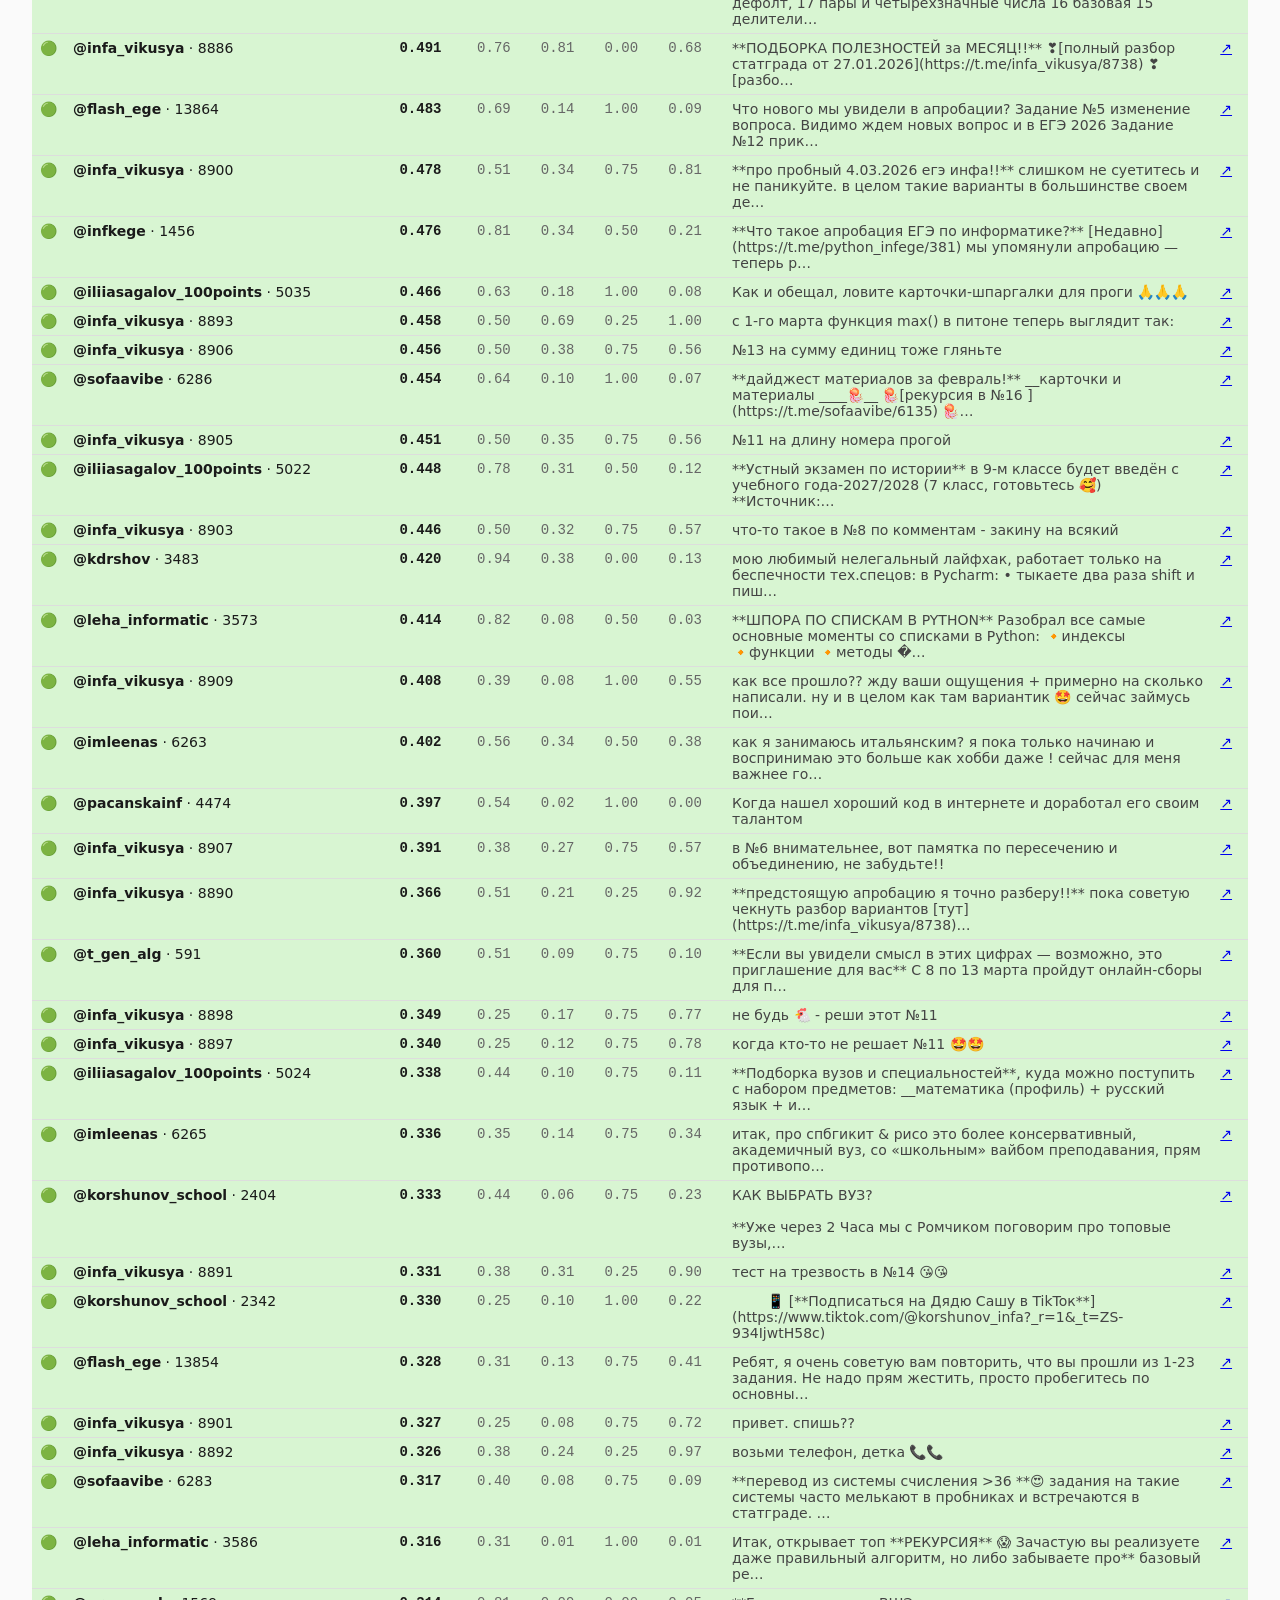
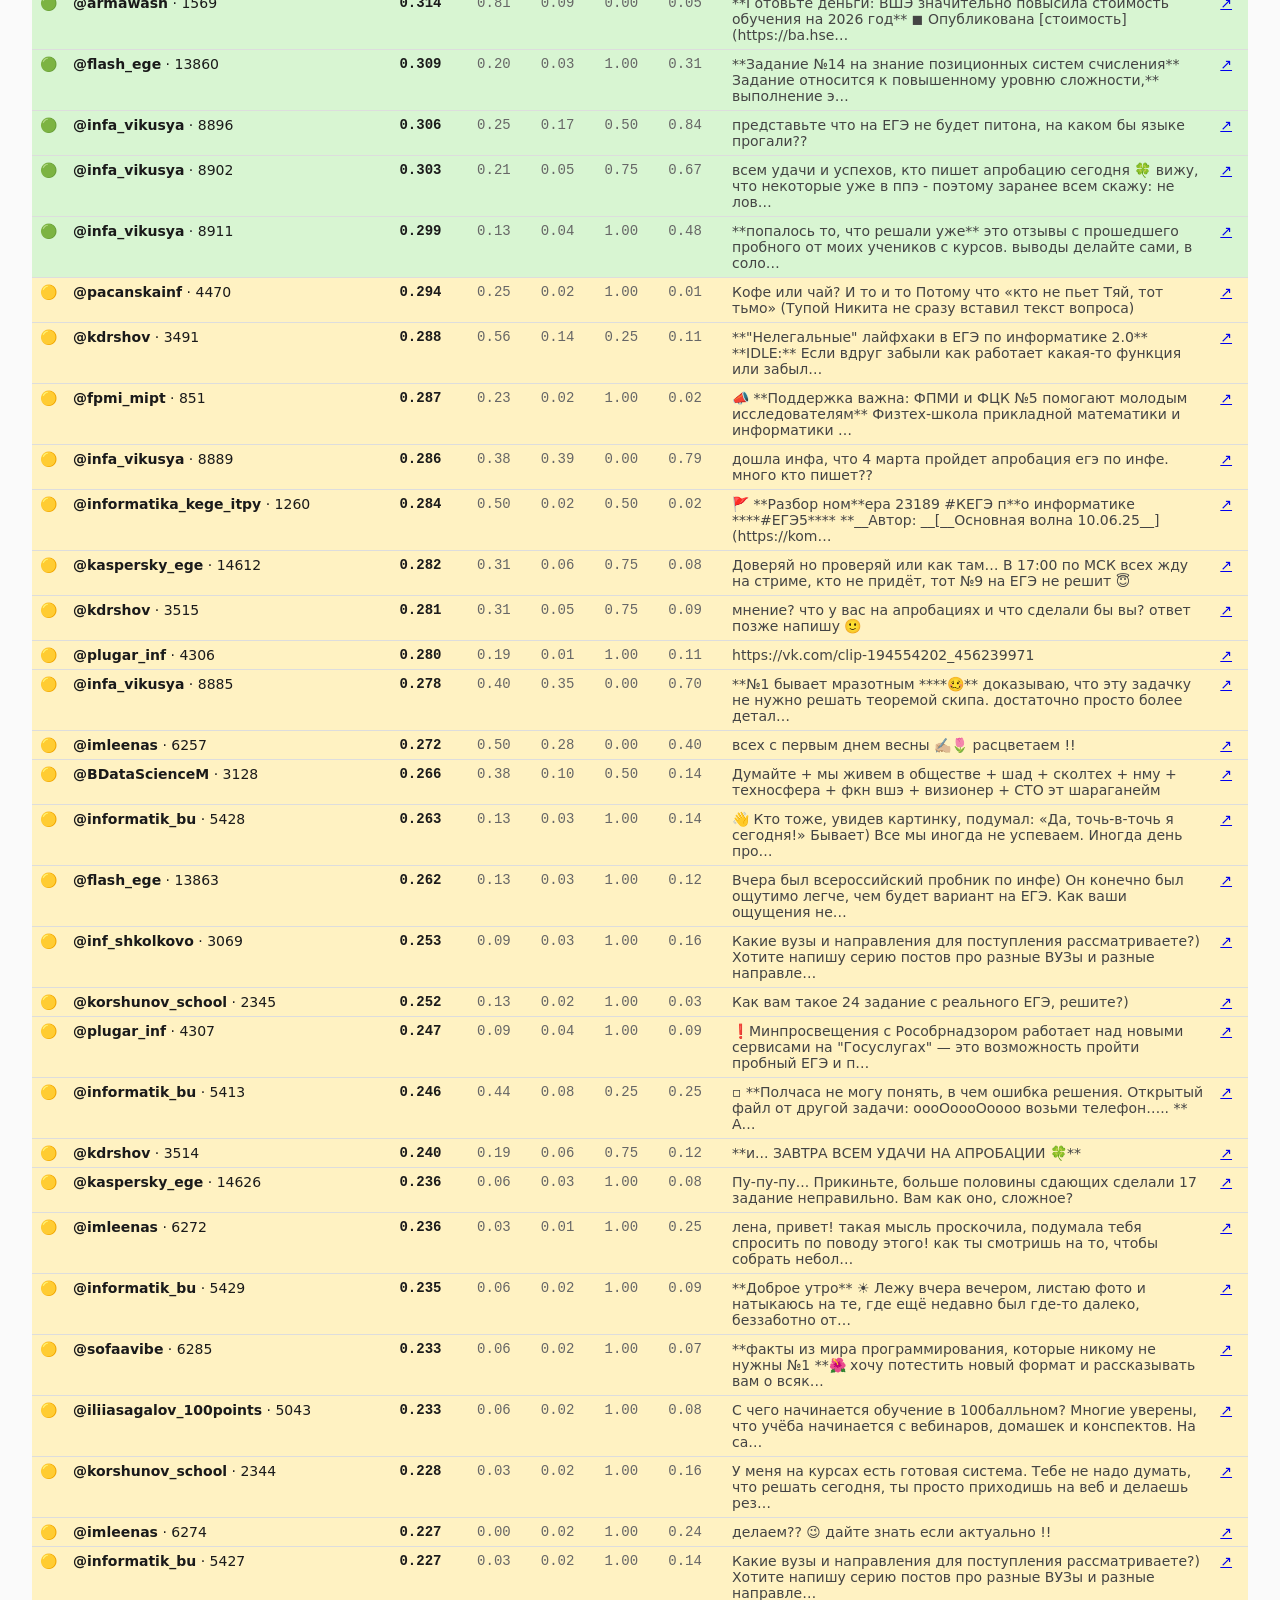
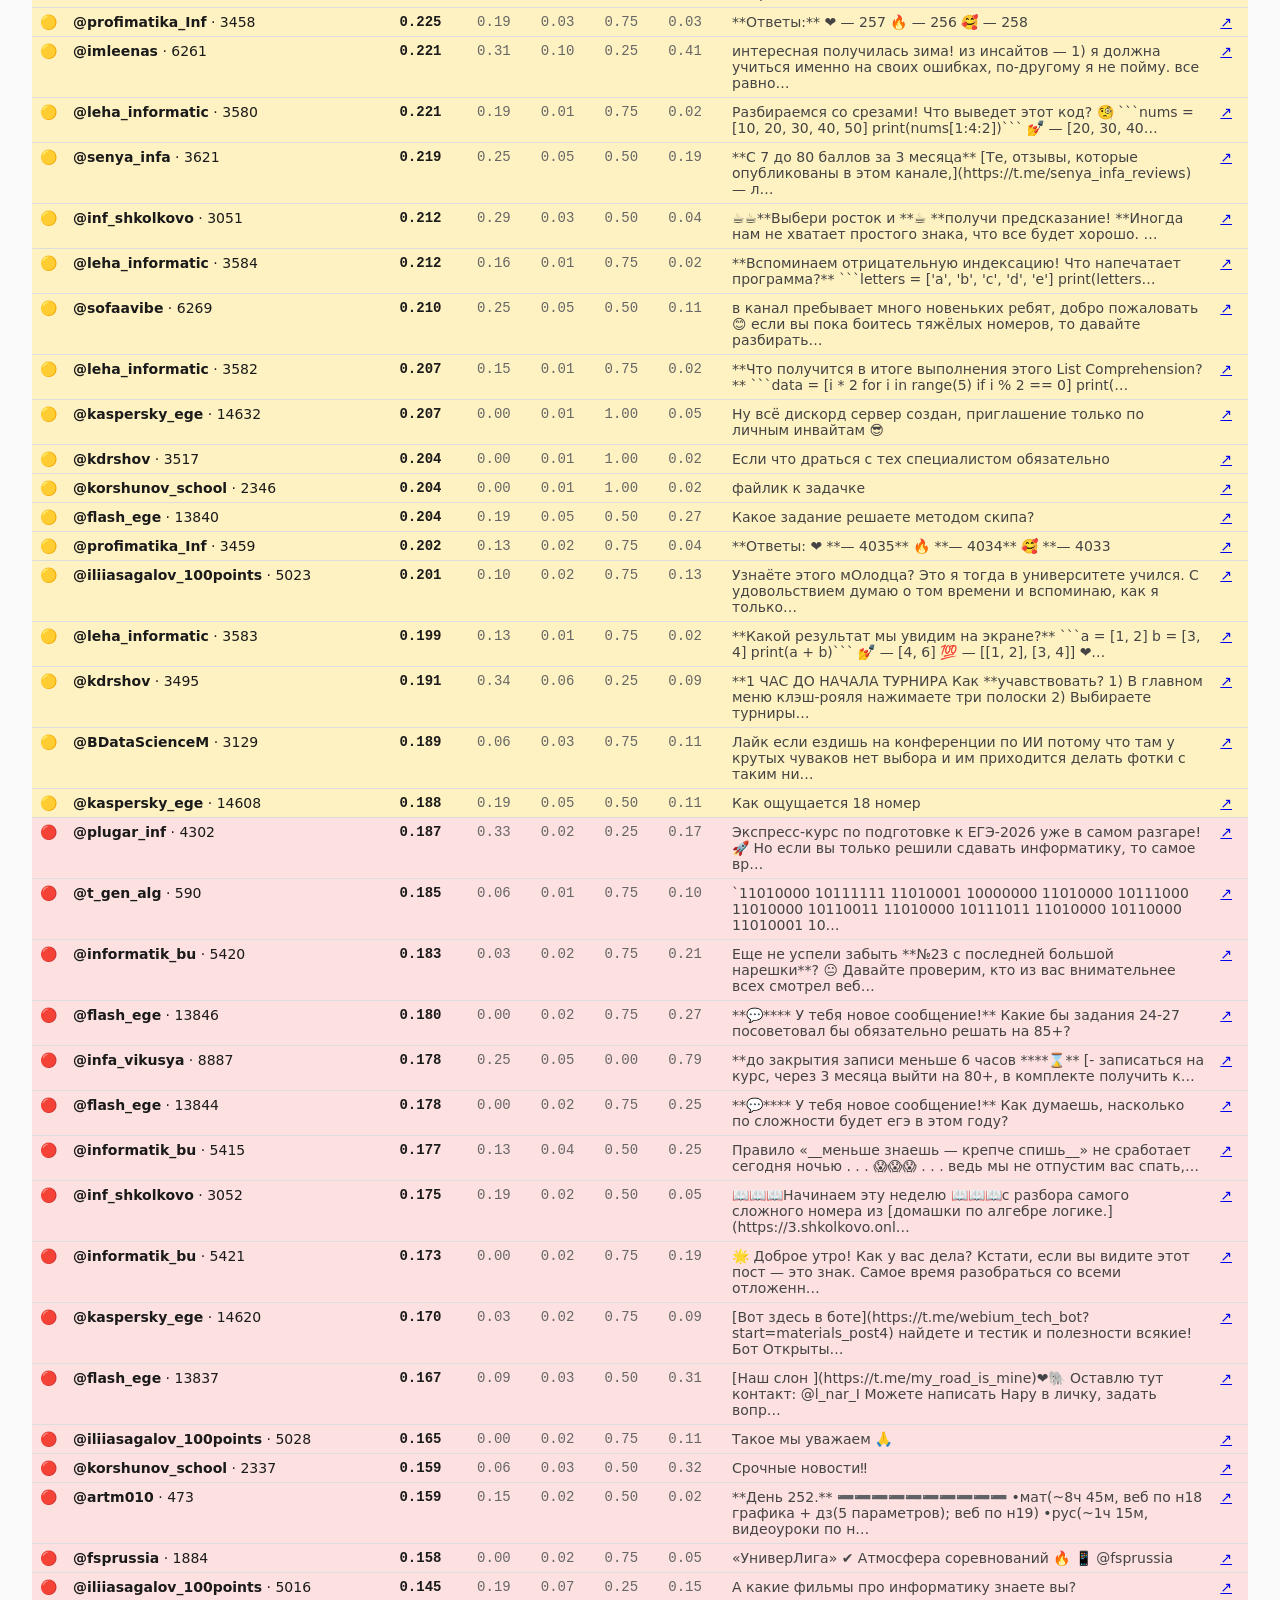
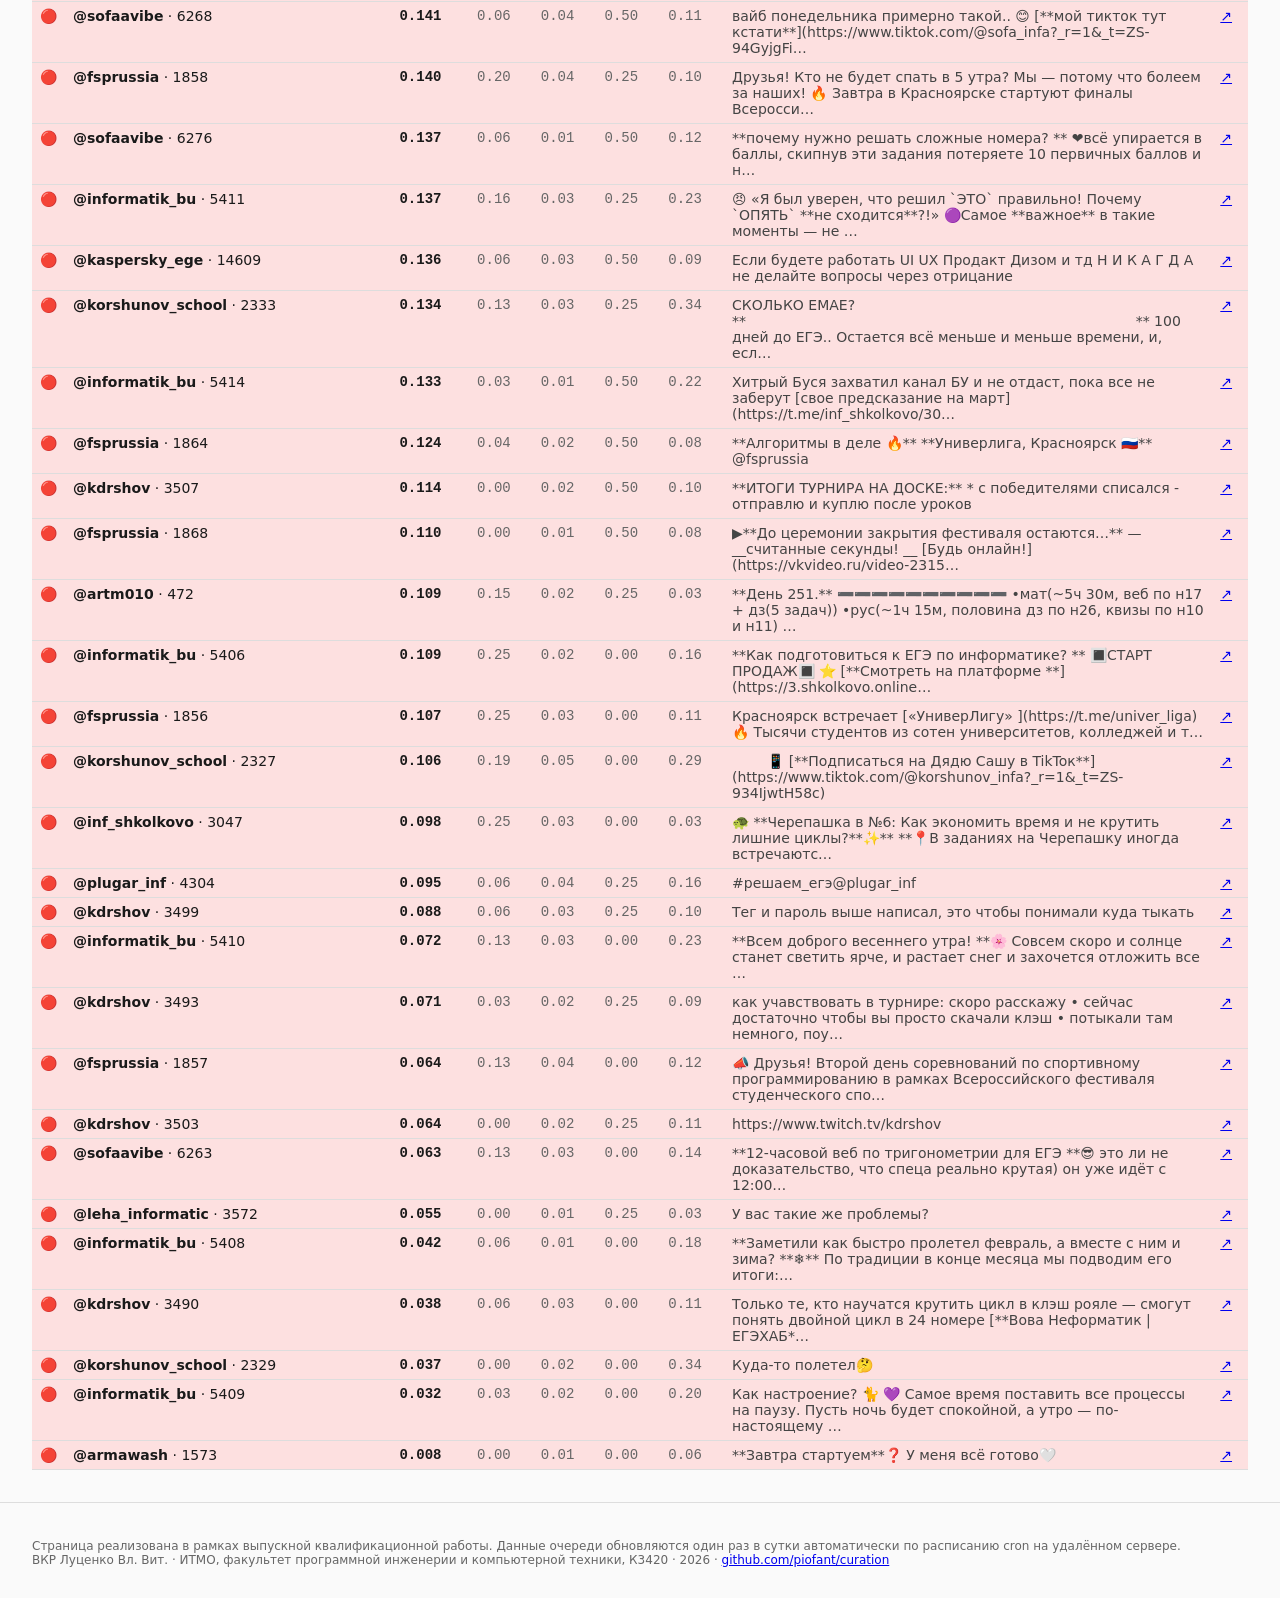
==== commit 8d606057: "fix: AI-опрос идёт раз в неделю, не ежедневно (правда о расписании)" ====
--- a/index.html
+++ b/index.html
@@ -87,7 +87,7 @@
         <!-- AI-Poll row (y center 208) -->
         <rect x="90" y="184" width="120" height="48" rx="5" fill="#f5f5f5" stroke="#999"/>
         <text x="150" y="206" text-anchor="middle">Schedule</text>
-        <text x="150" y="221" text-anchor="middle" font-size="10" fill="#666">ежедневно</text>
+        <text x="150" y="221" text-anchor="middle" font-size="10" fill="#666">раз в неделю</text>
 
         <rect x="230" y="184" width="160" height="48" rx="5" fill="#e6e6ff" stroke="#7777aa"/>
         <text x="310" y="206" text-anchor="middle">LLM-агент n8n</text>
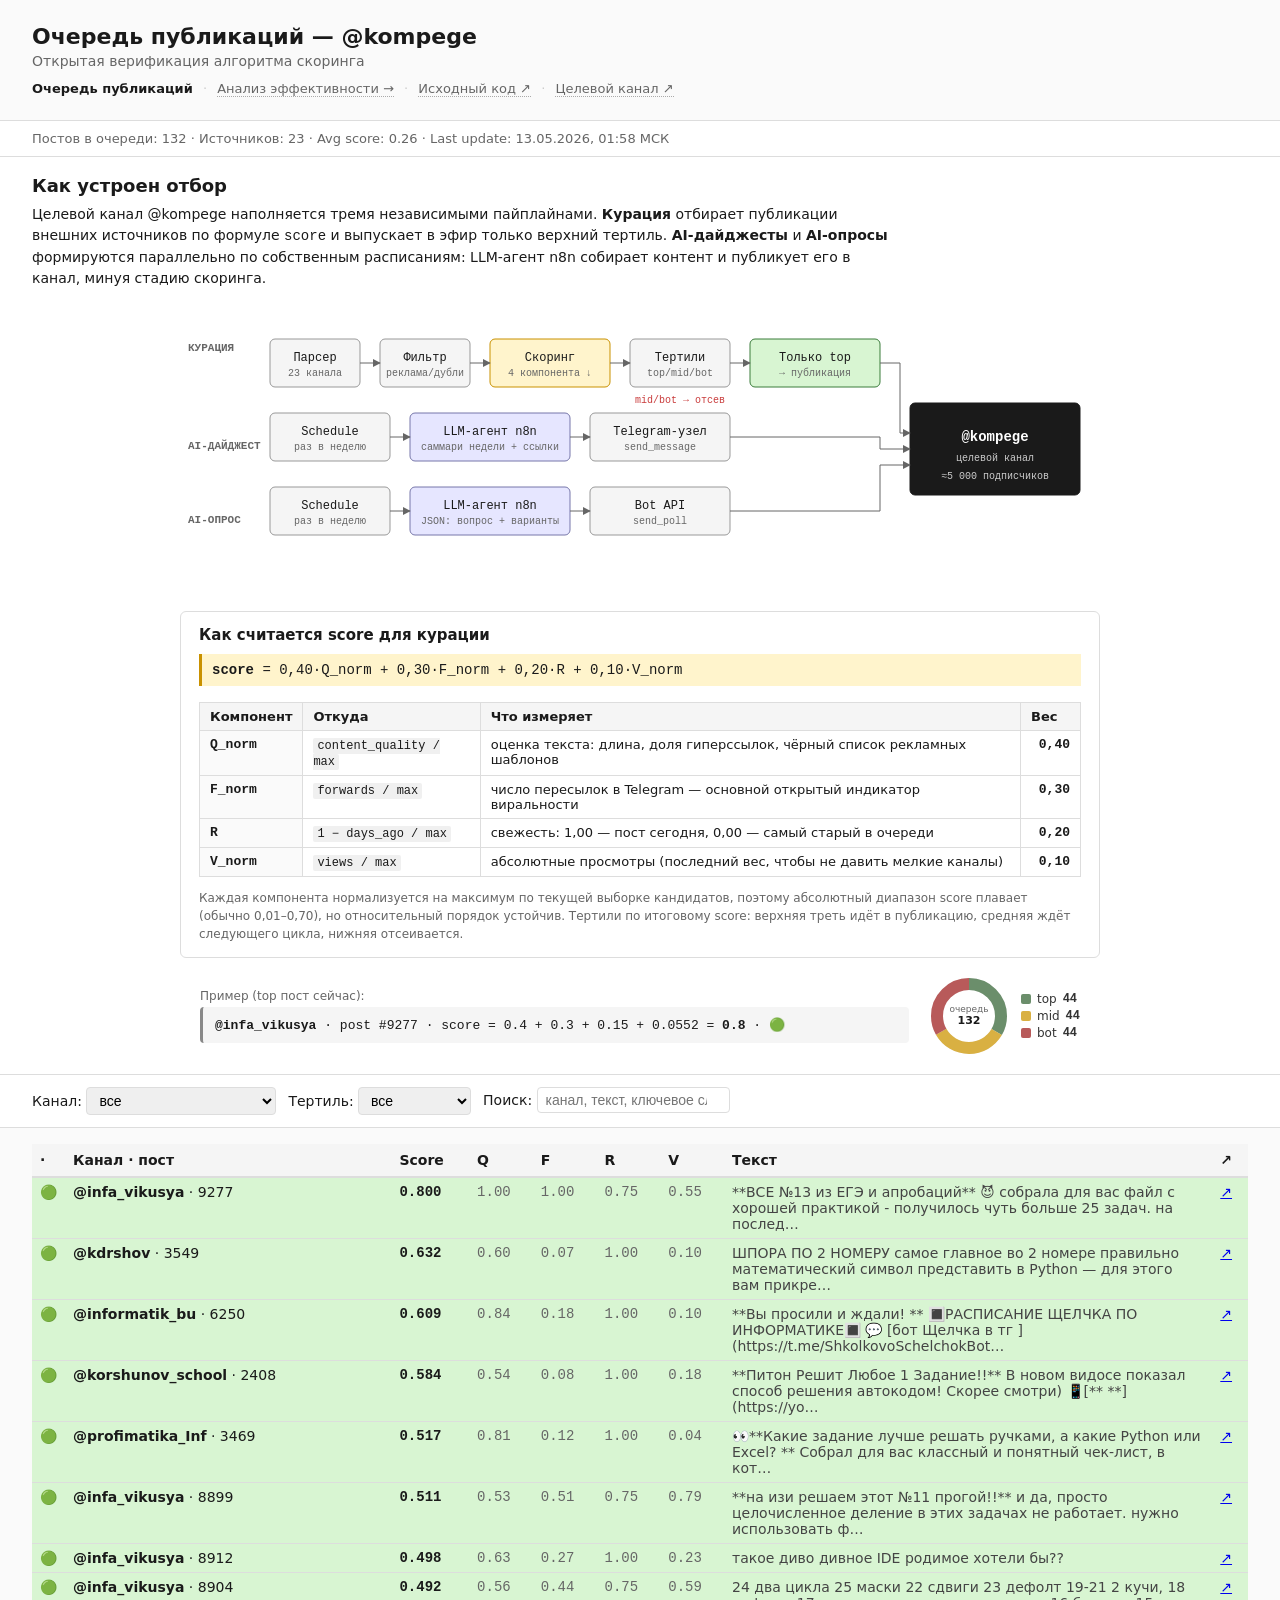
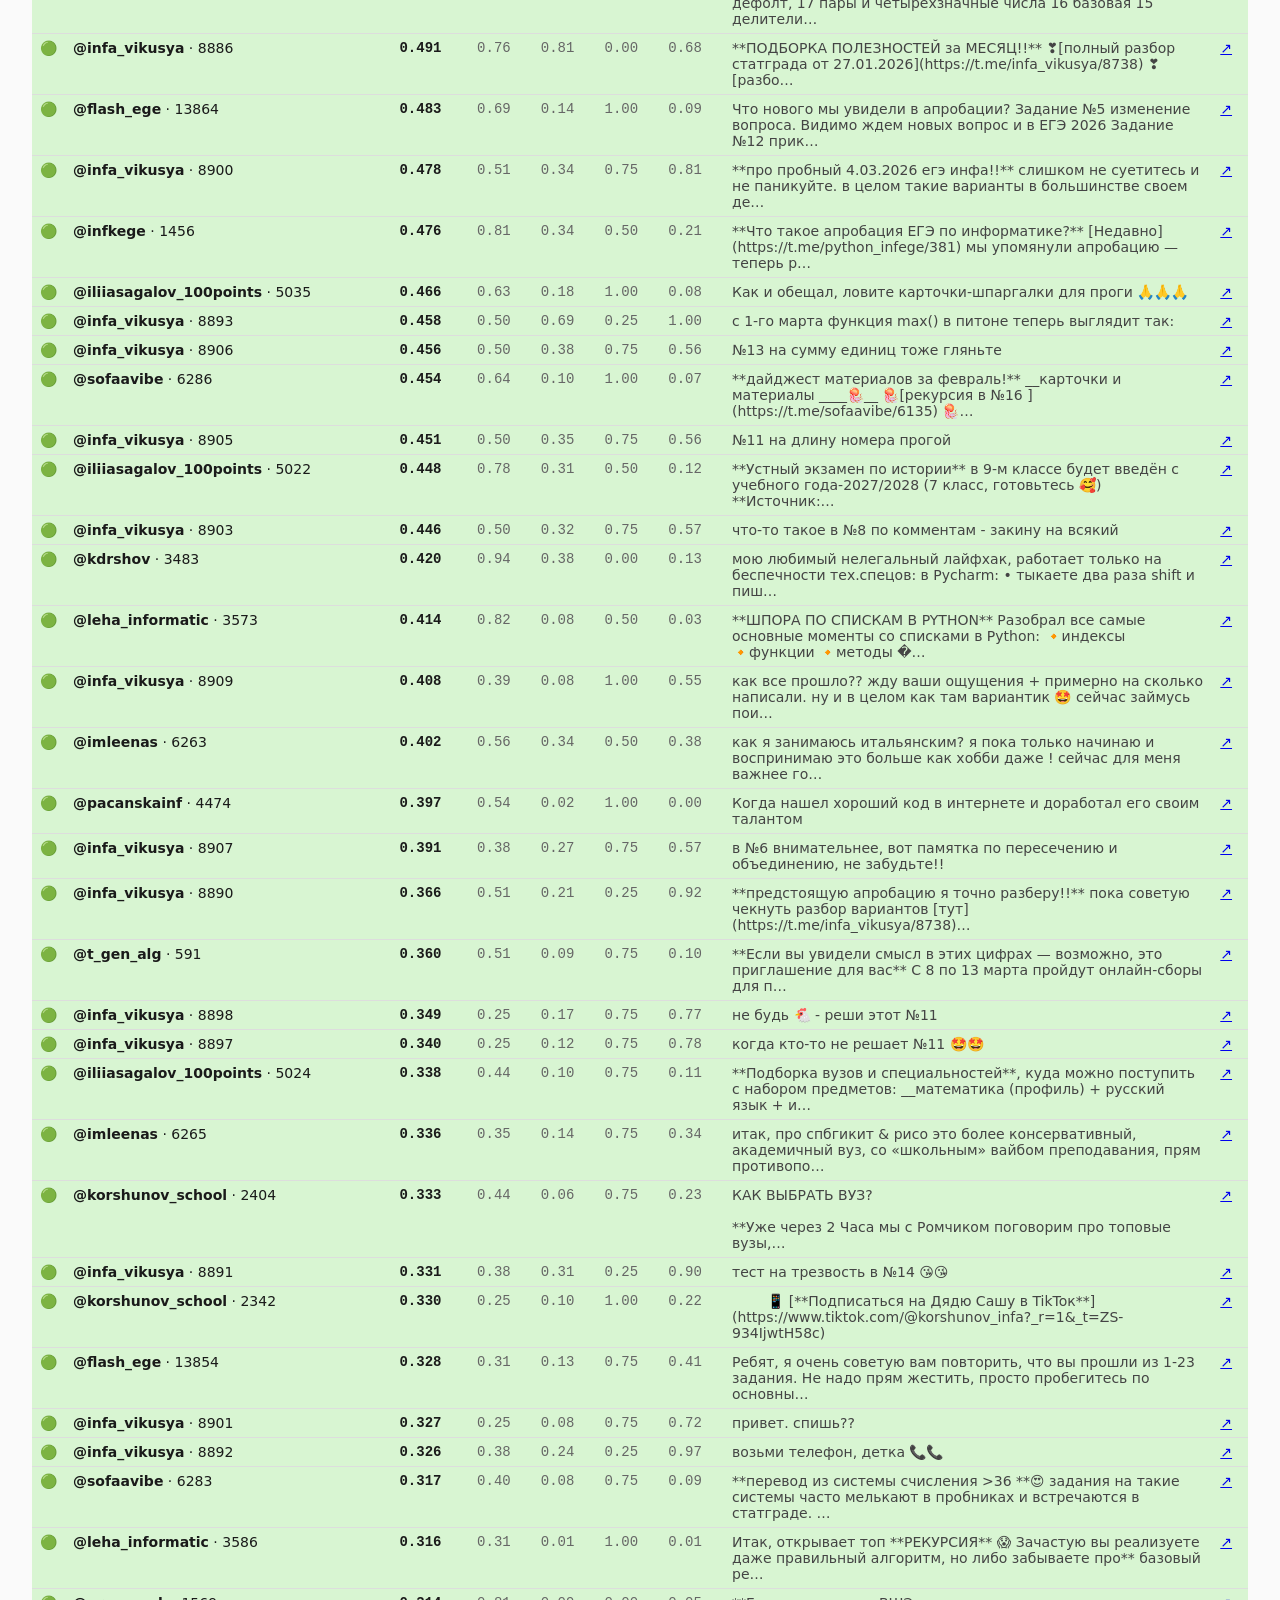
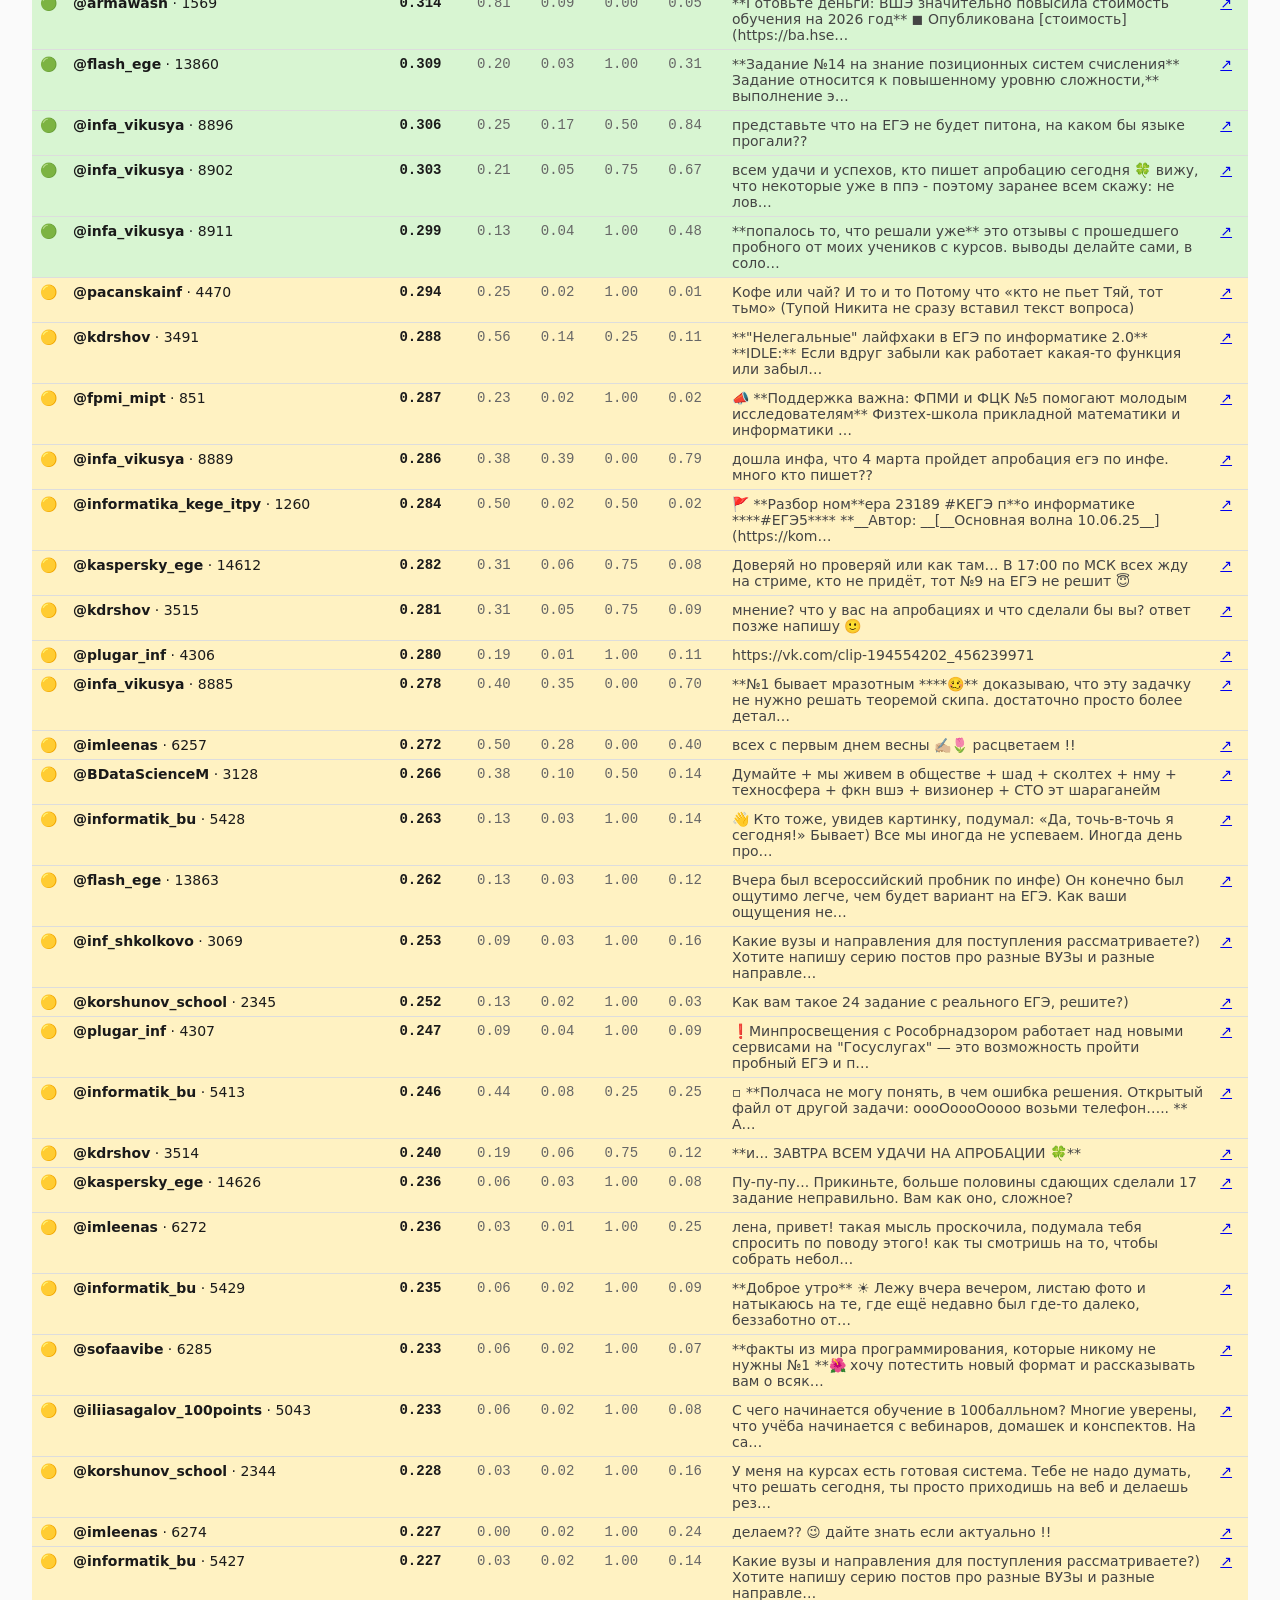
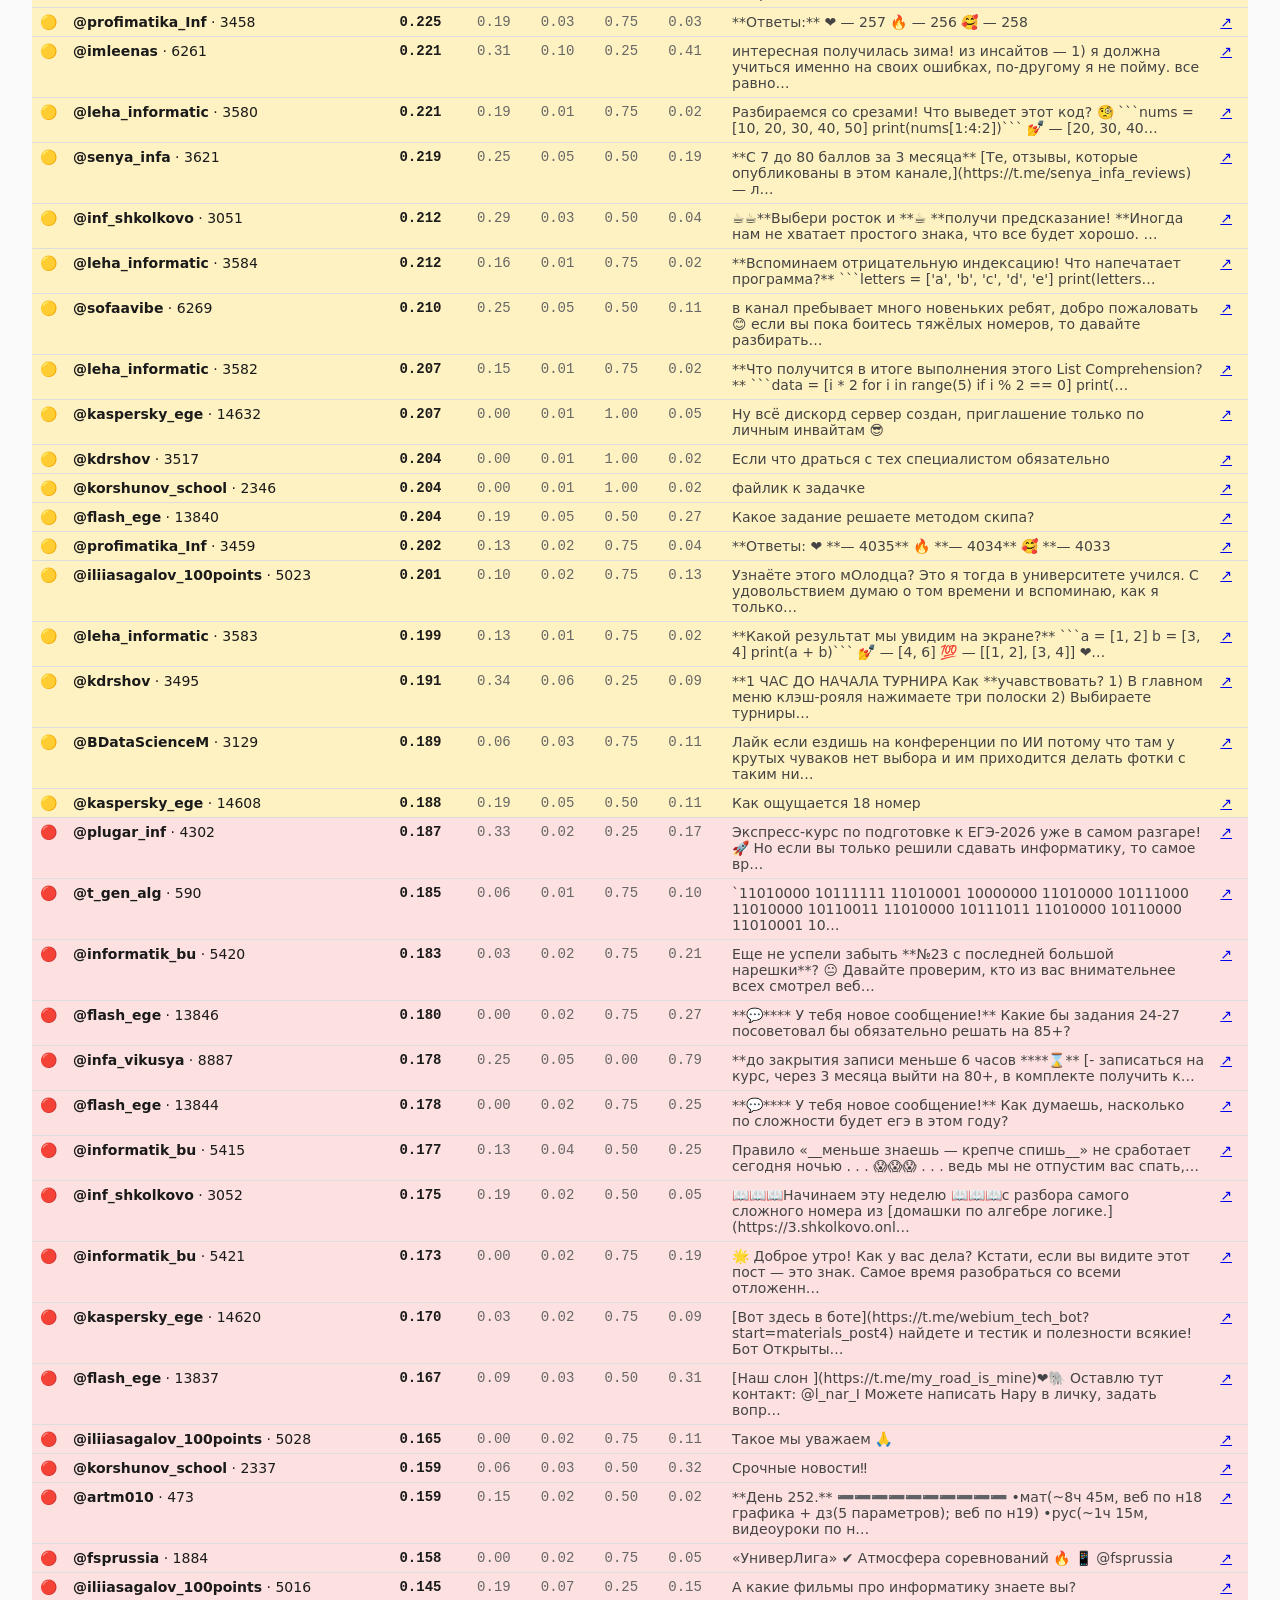
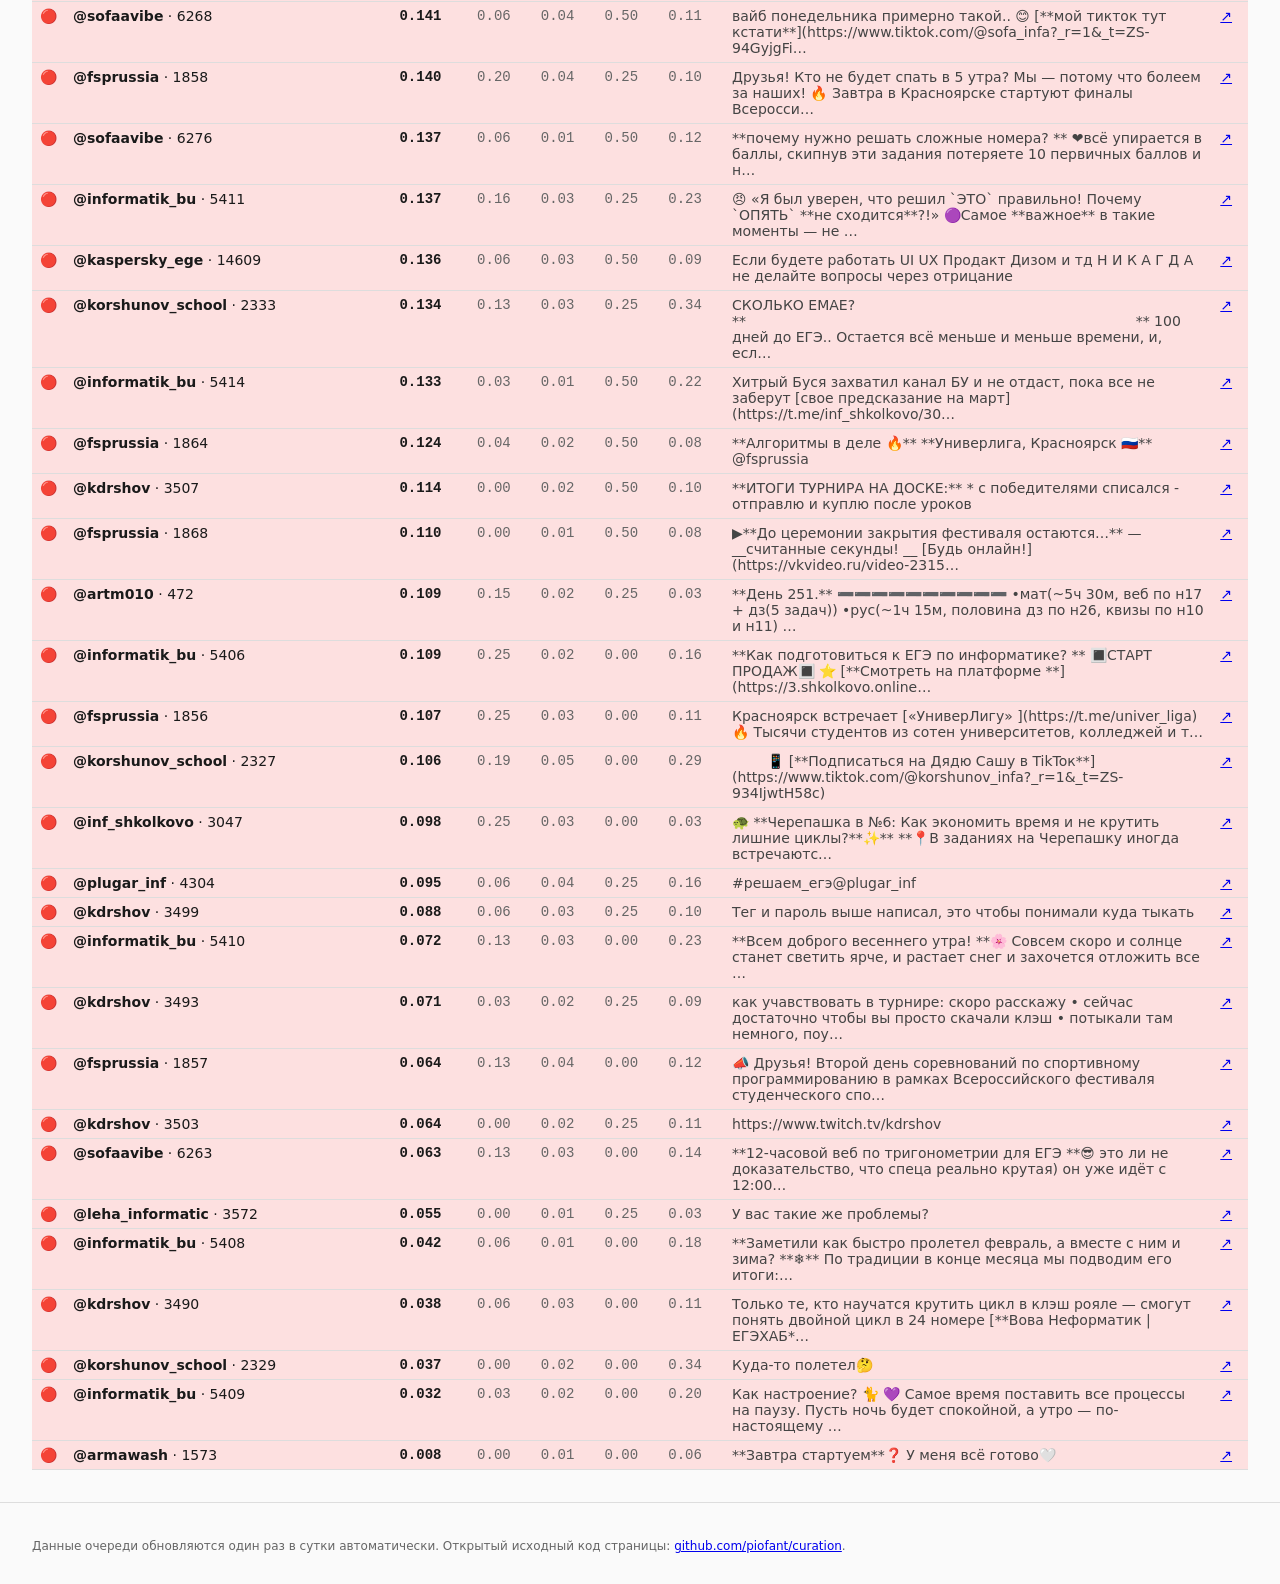
==== commit 5c2fb5e0: "ux: vertical bar charts render visible bars; remove personal info from pages Bars: grid layout with " ====
--- a/index.html
+++ b/index.html
@@ -9,7 +9,7 @@
 <body>
   <header class="page-header">
     <h1>Очередь публикаций — @kompege</h1>
-    <p class="subtitle">Открытая верификация алгоритма скоринга · ВКР Луценко Вл. Вит. · ИТМО К3420 · 2026</p>
+    <p class="subtitle">Открытая верификация алгоритма скоринга</p>
     <nav class="topnav">
       <strong>Очередь публикаций</strong>
       <span class="sep">·</span>
@@ -206,9 +206,8 @@
   </main>
 
   <footer class="page-footer">
-    <p>Страница реализована в рамках выпускной квалификационной работы.
-    Данные очереди обновляются один раз в сутки автоматически по расписанию cron на удалённом сервере.
-    <br>ВКР Луценко Вл. Вит. · ИТМО, факультет программной инженерии и компьютерной техники, К3420 · 2026 · <a href="https://github.com/piofant/curation">github.com/piofant/curation</a></p>
+    <p>Данные очереди обновляются один раз в сутки автоматически.
+    Открытый исходный код страницы: <a href="https://github.com/piofant/curation">github.com/piofant/curation</a>.</p>
   </footer>
 
   <script src="./app.js"></script>
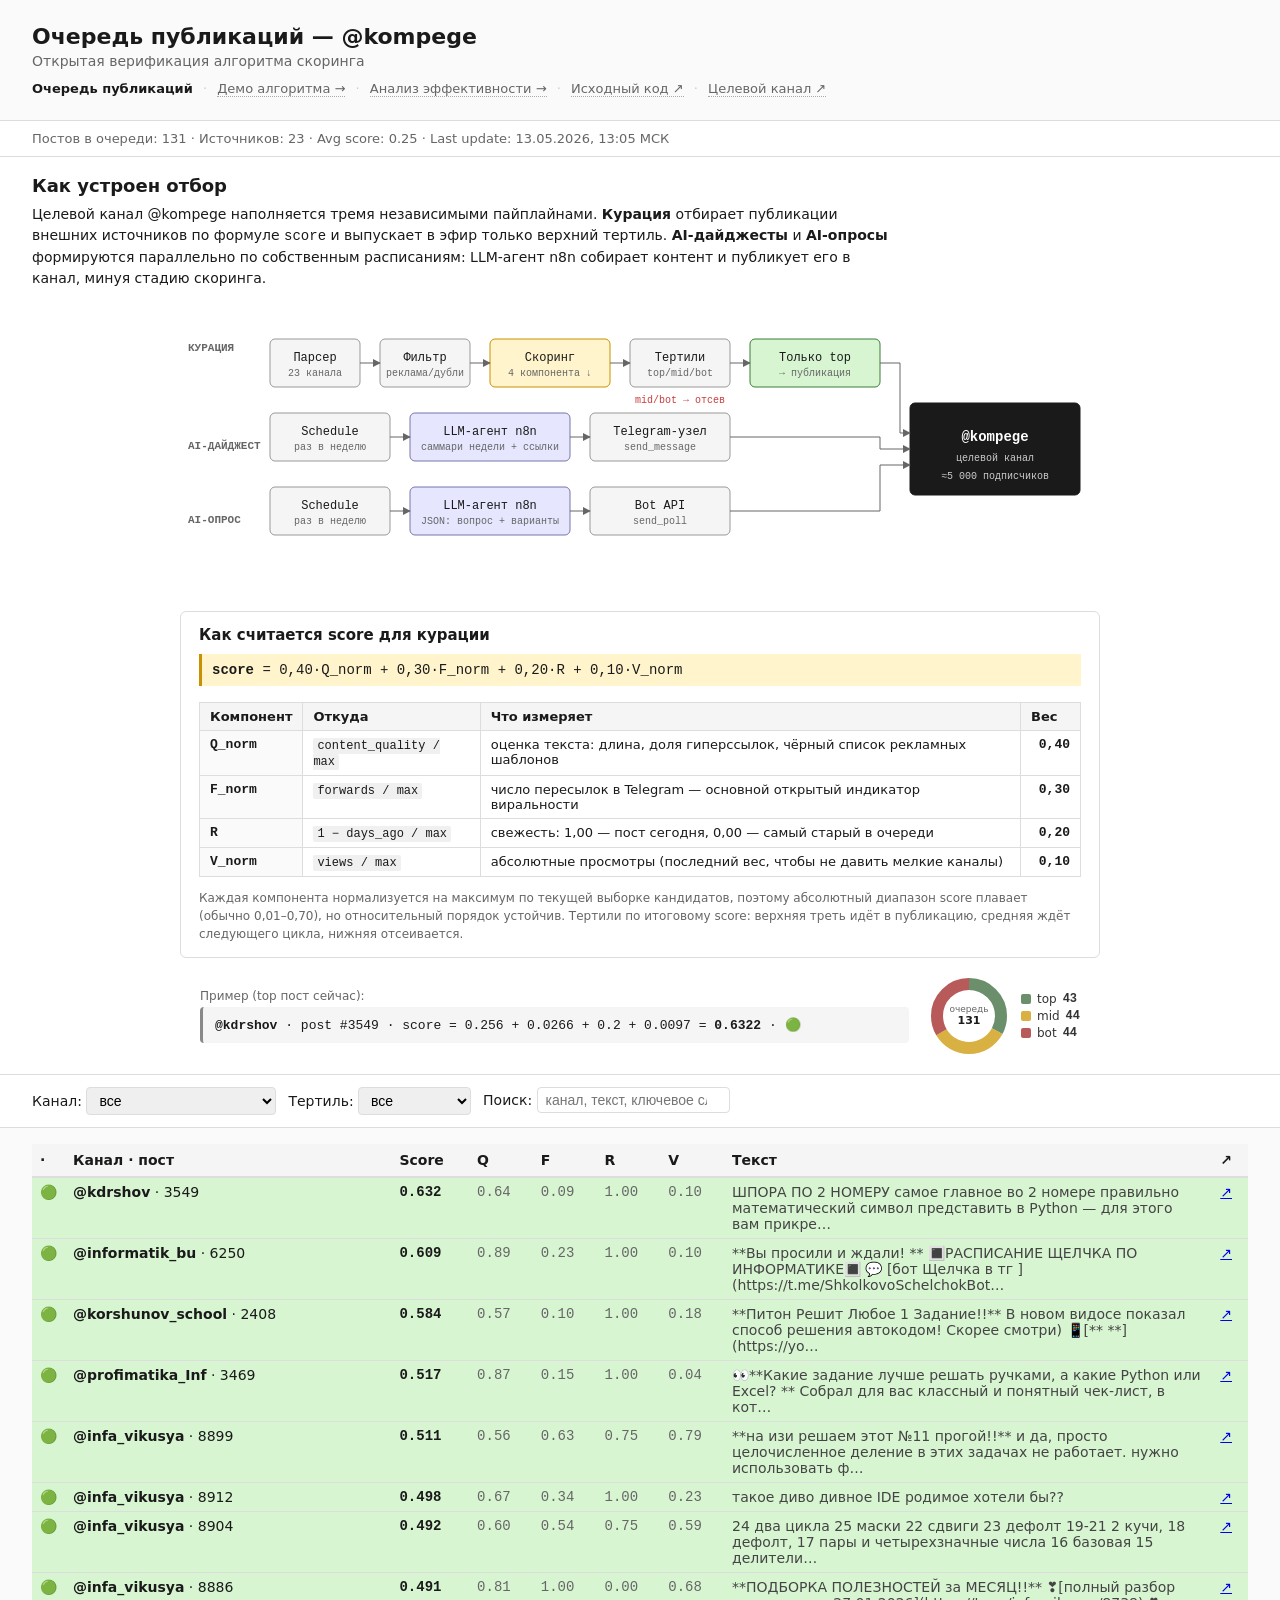
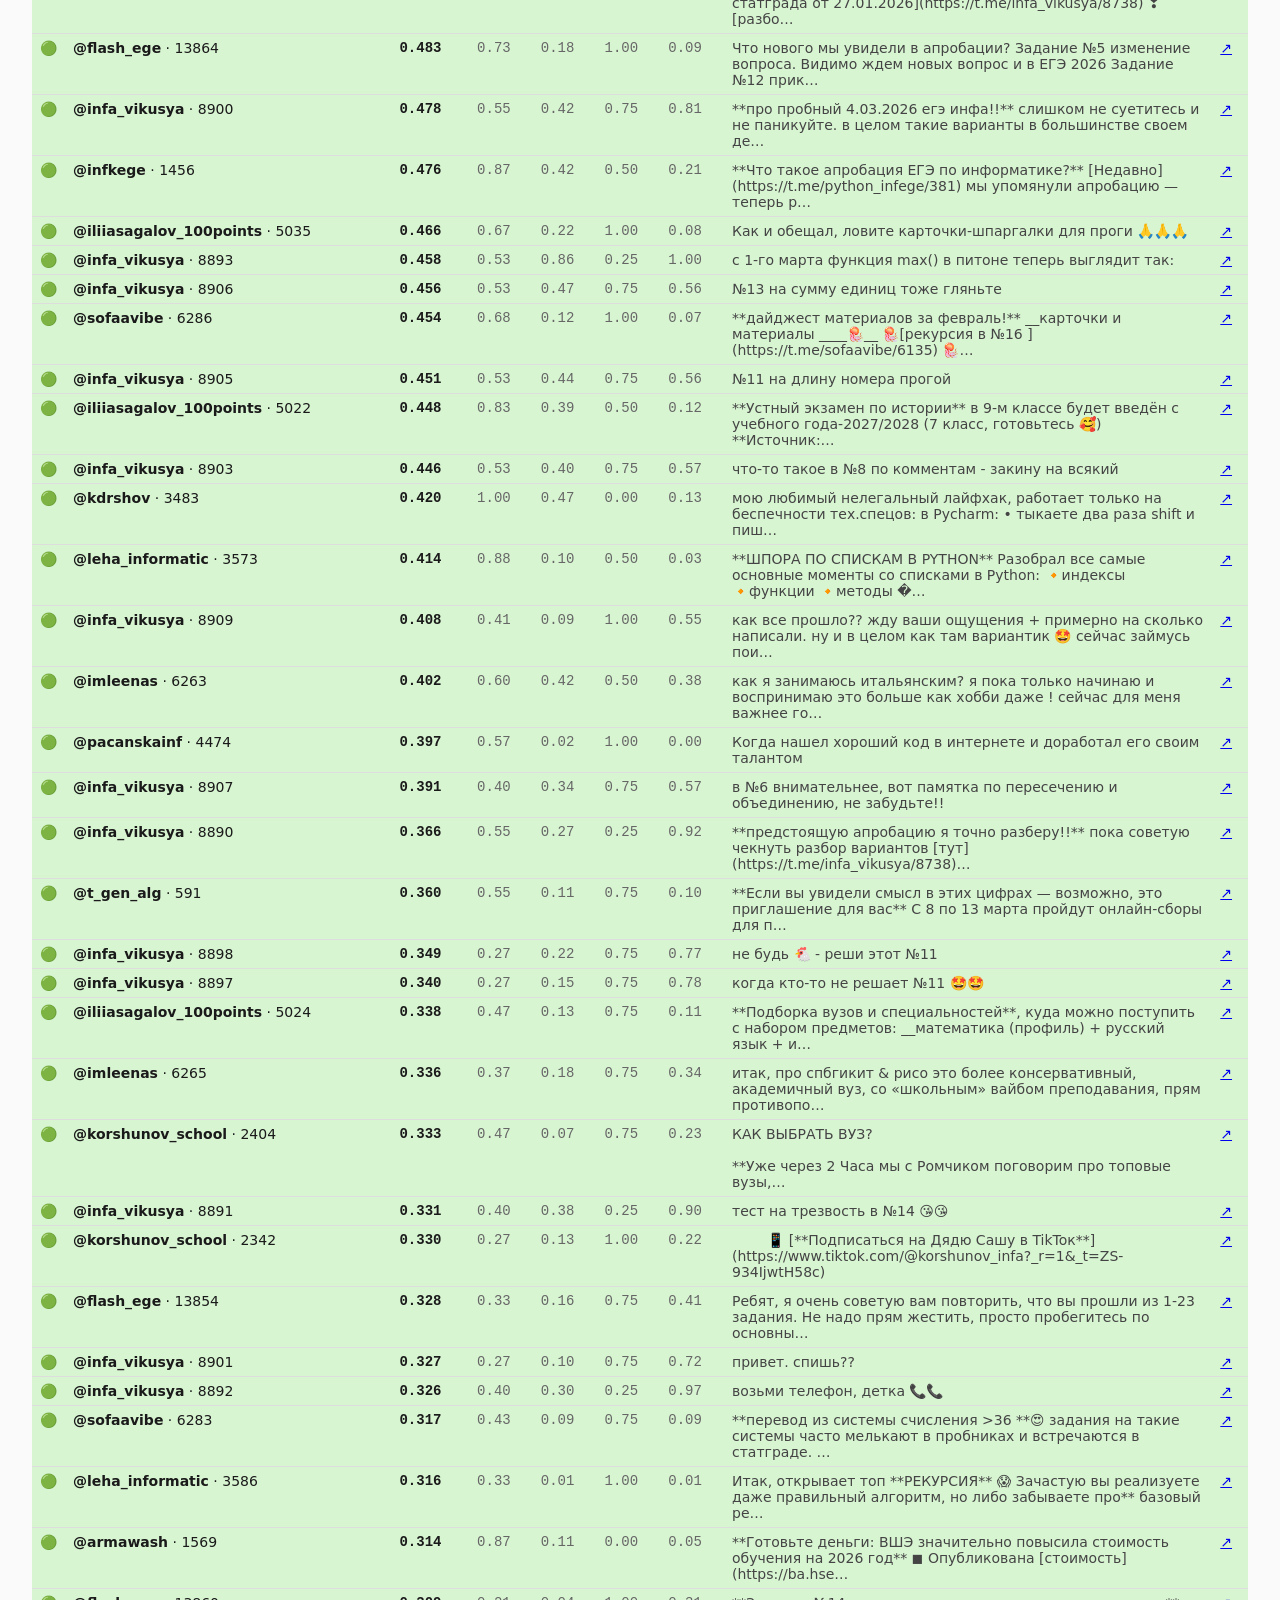
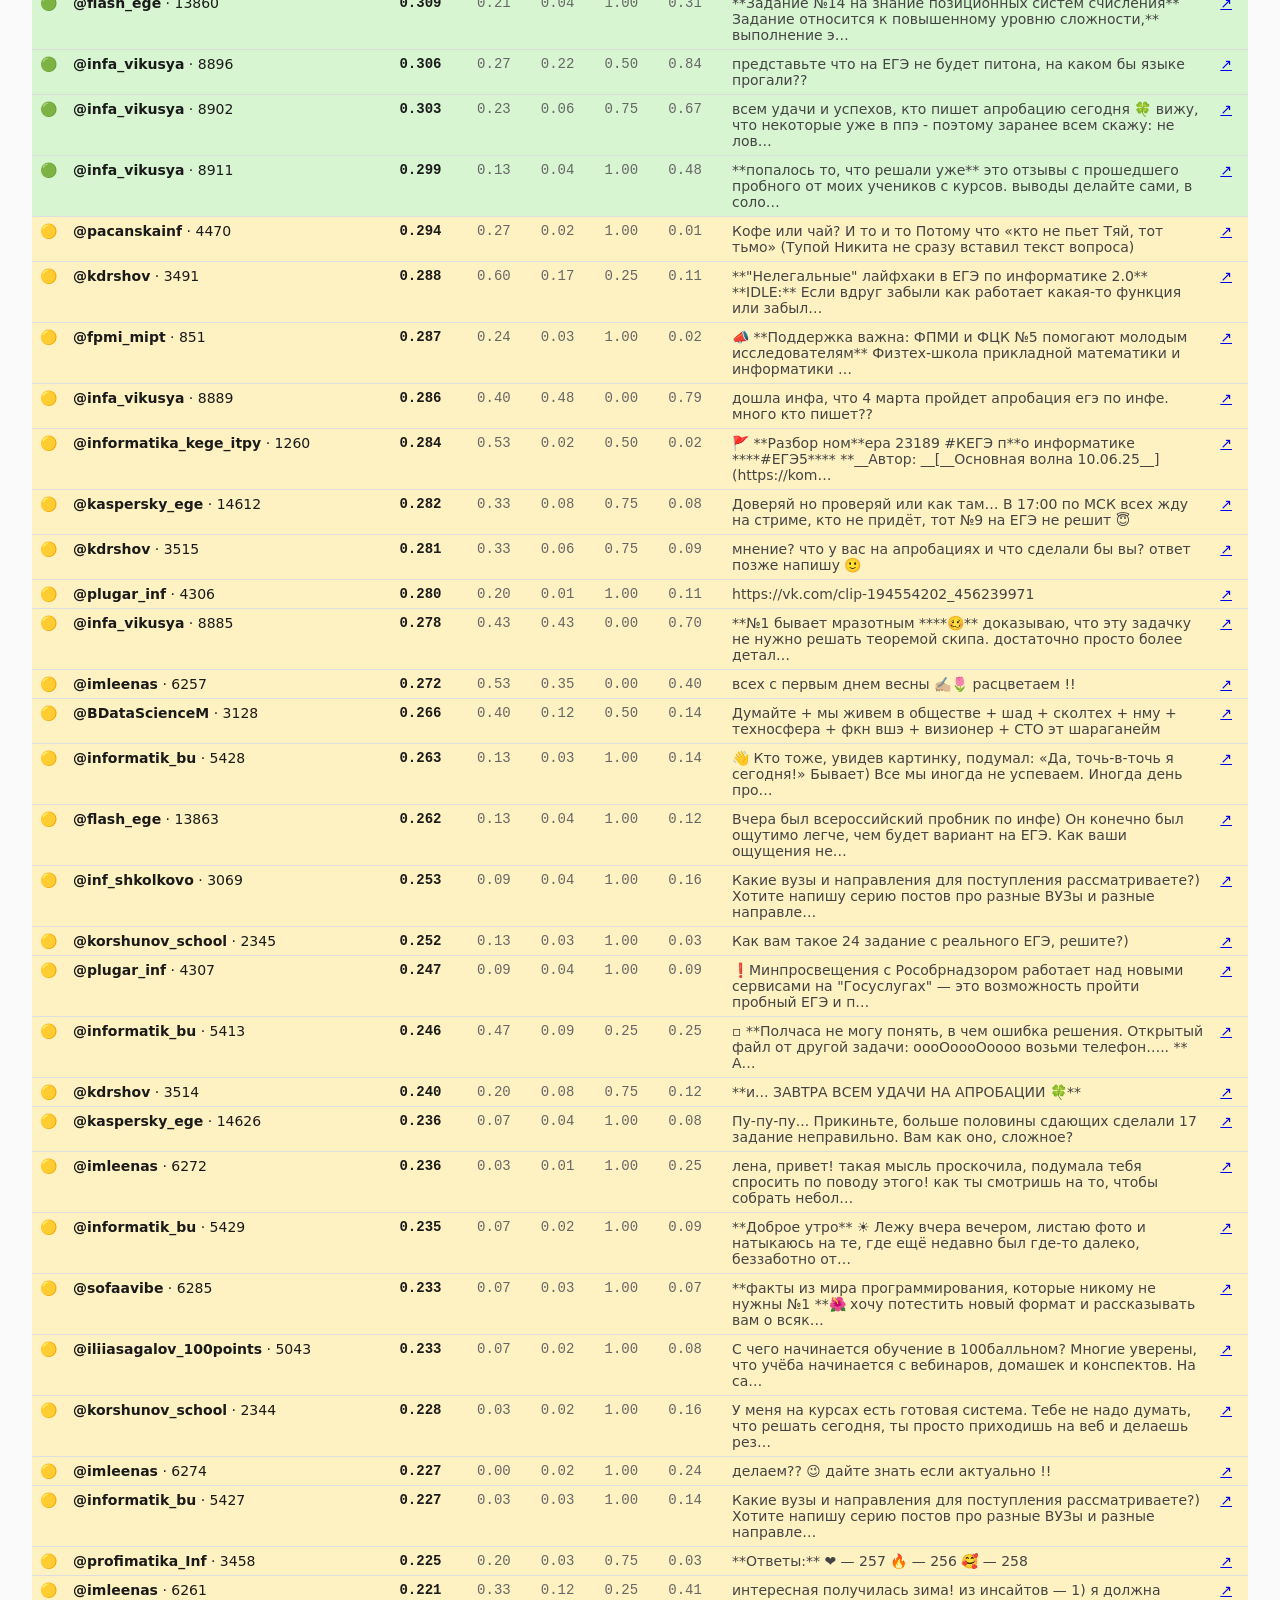
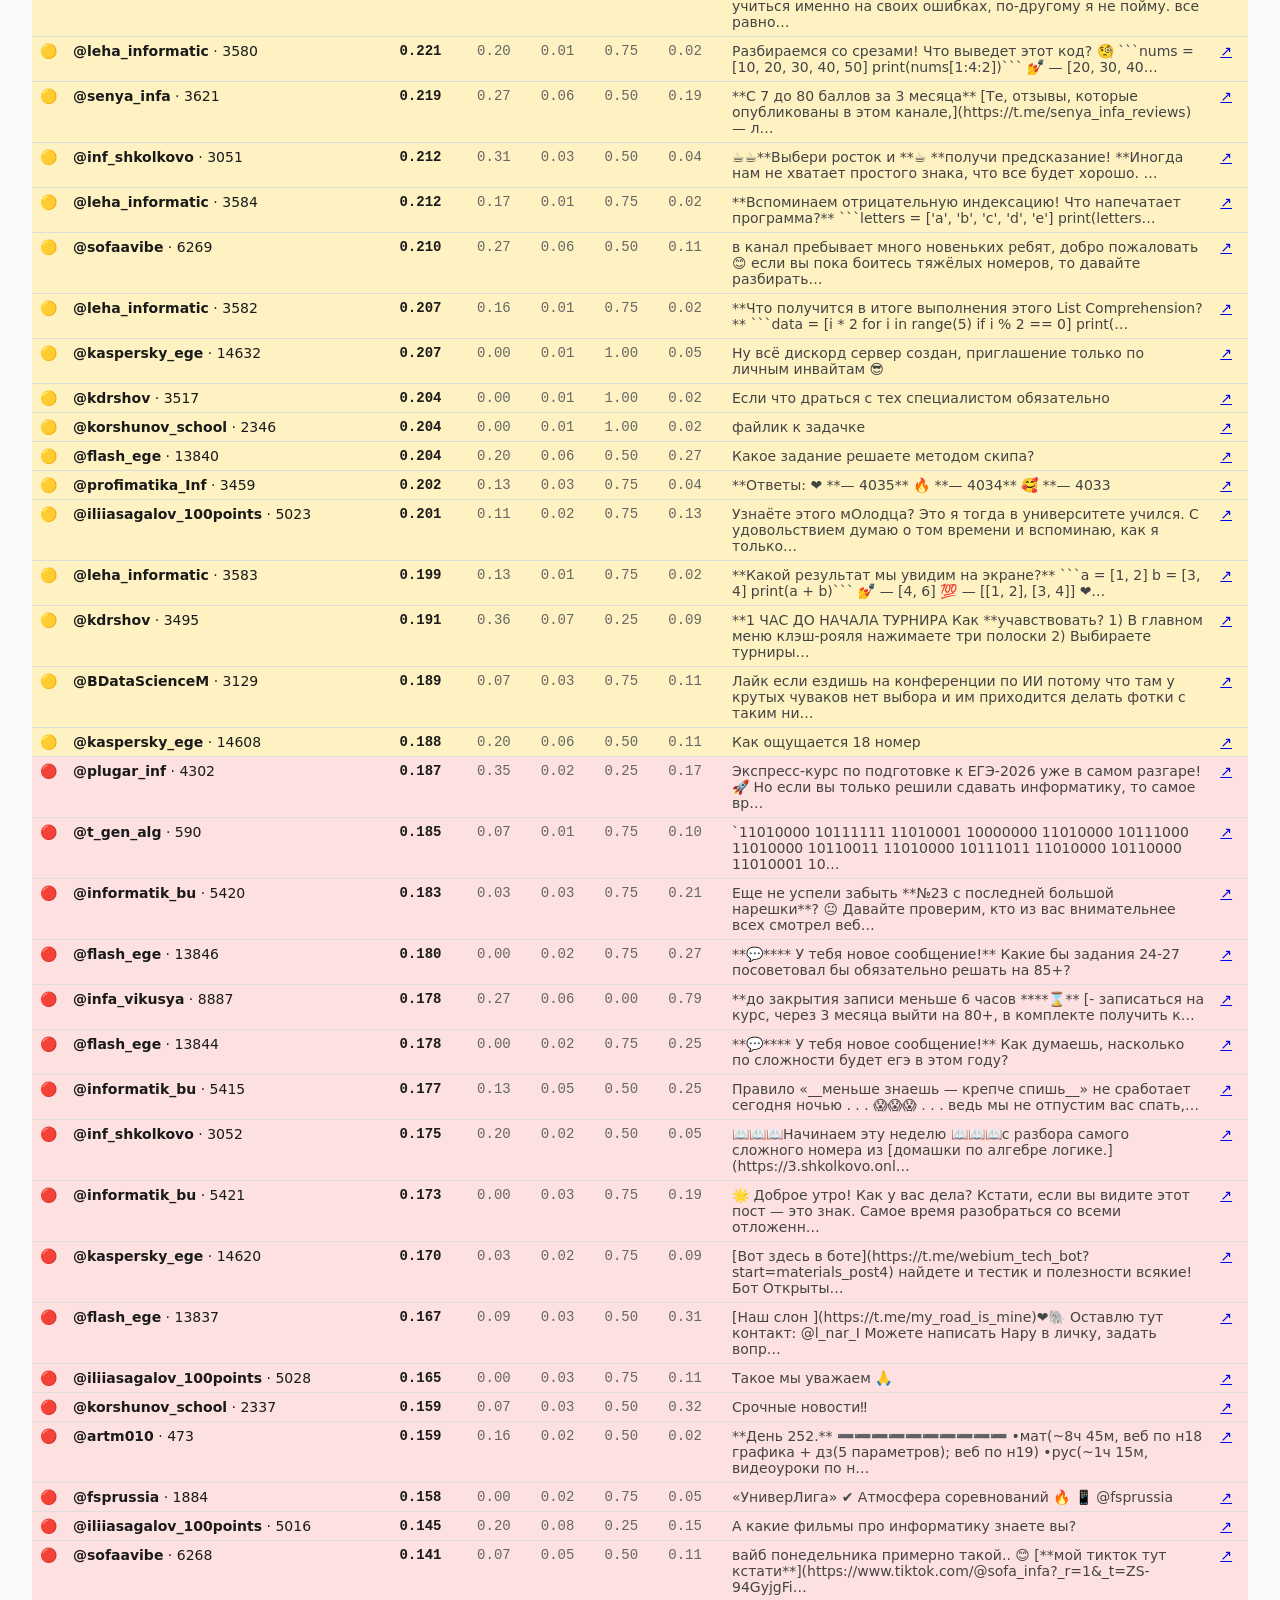
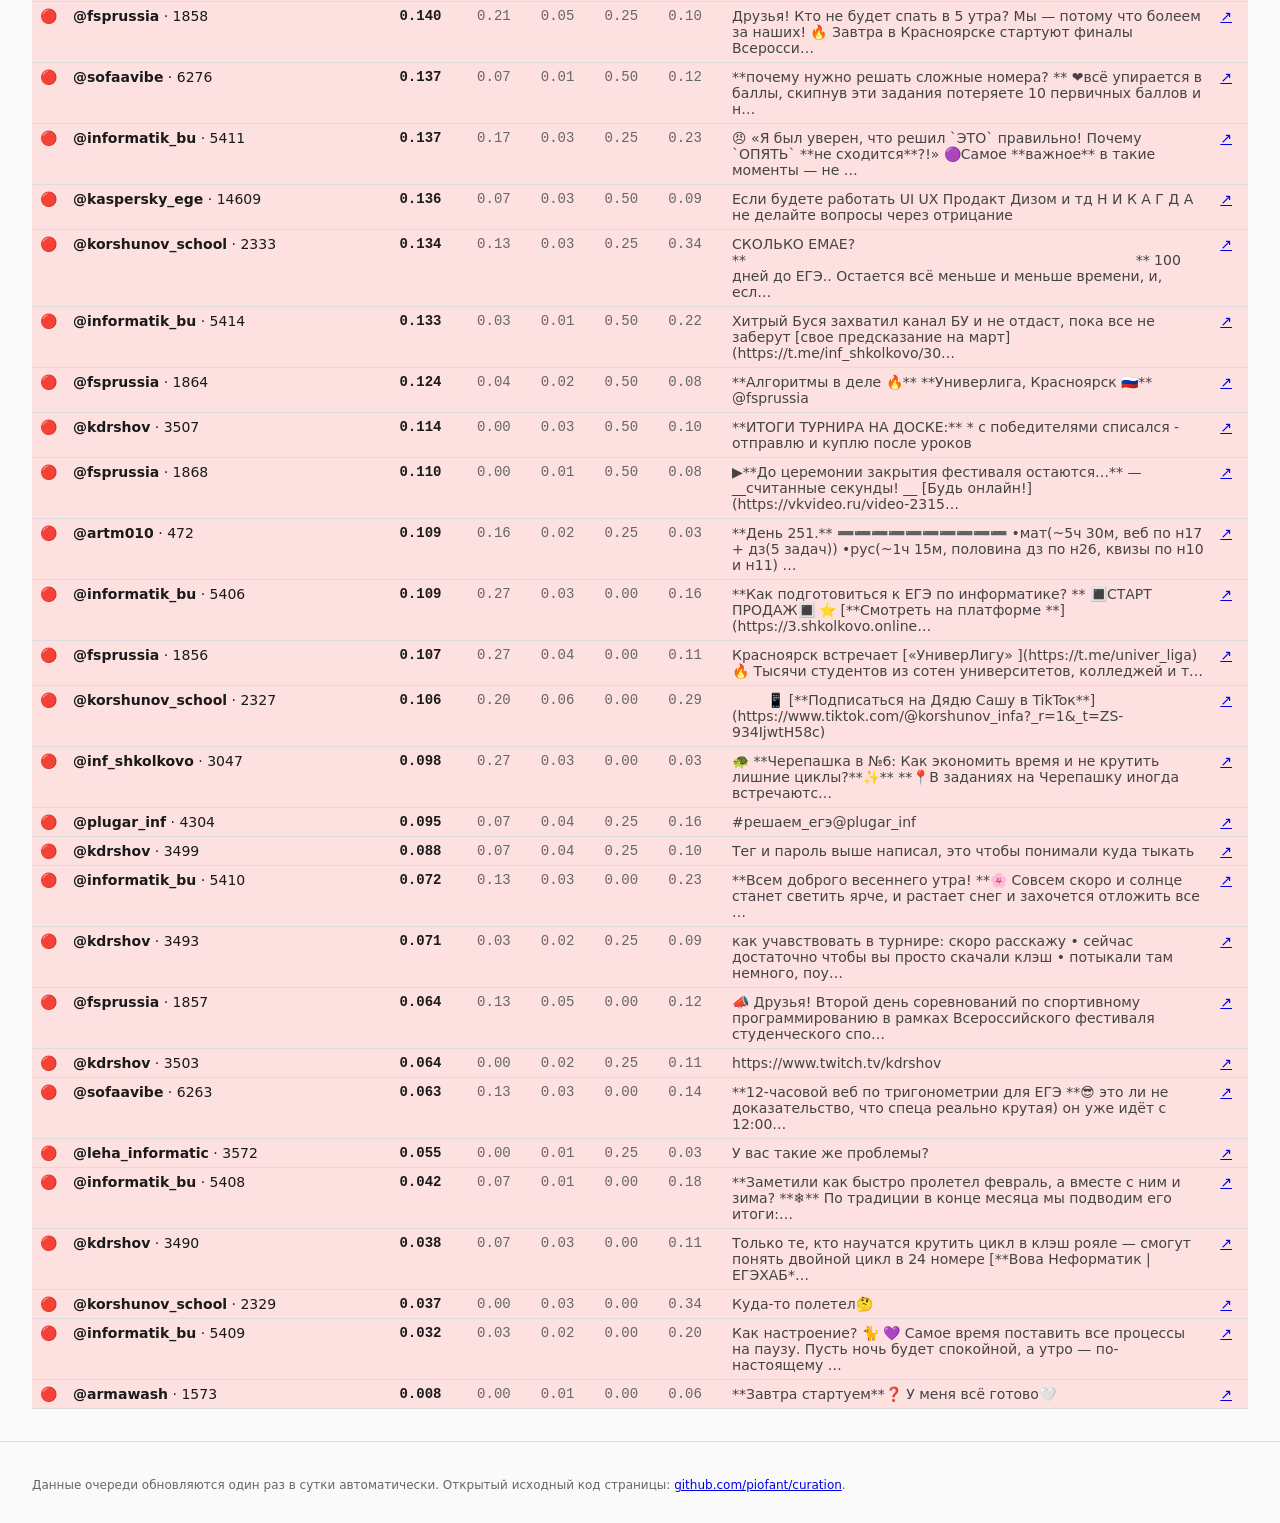
==== commit 12885ba2: "feat: curation demo — 6-stage wizard with autoplay - /demo/index.html: 6-stage walkthrough (Парсер →" ====
--- a/index.html
+++ b/index.html
@@ -12,6 +12,8 @@
     <p class="subtitle">Открытая верификация алгоритма скоринга</p>
     <nav class="topnav">
       <strong>Очередь публикаций</strong>
+      <span class="sep">·</span>
+      <a href="./demo/">Демо алгоритма →</a>
       <span class="sep">·</span>
       <a href="./performance/">Анализ эффективности →</a>
       <span class="sep">·</span>
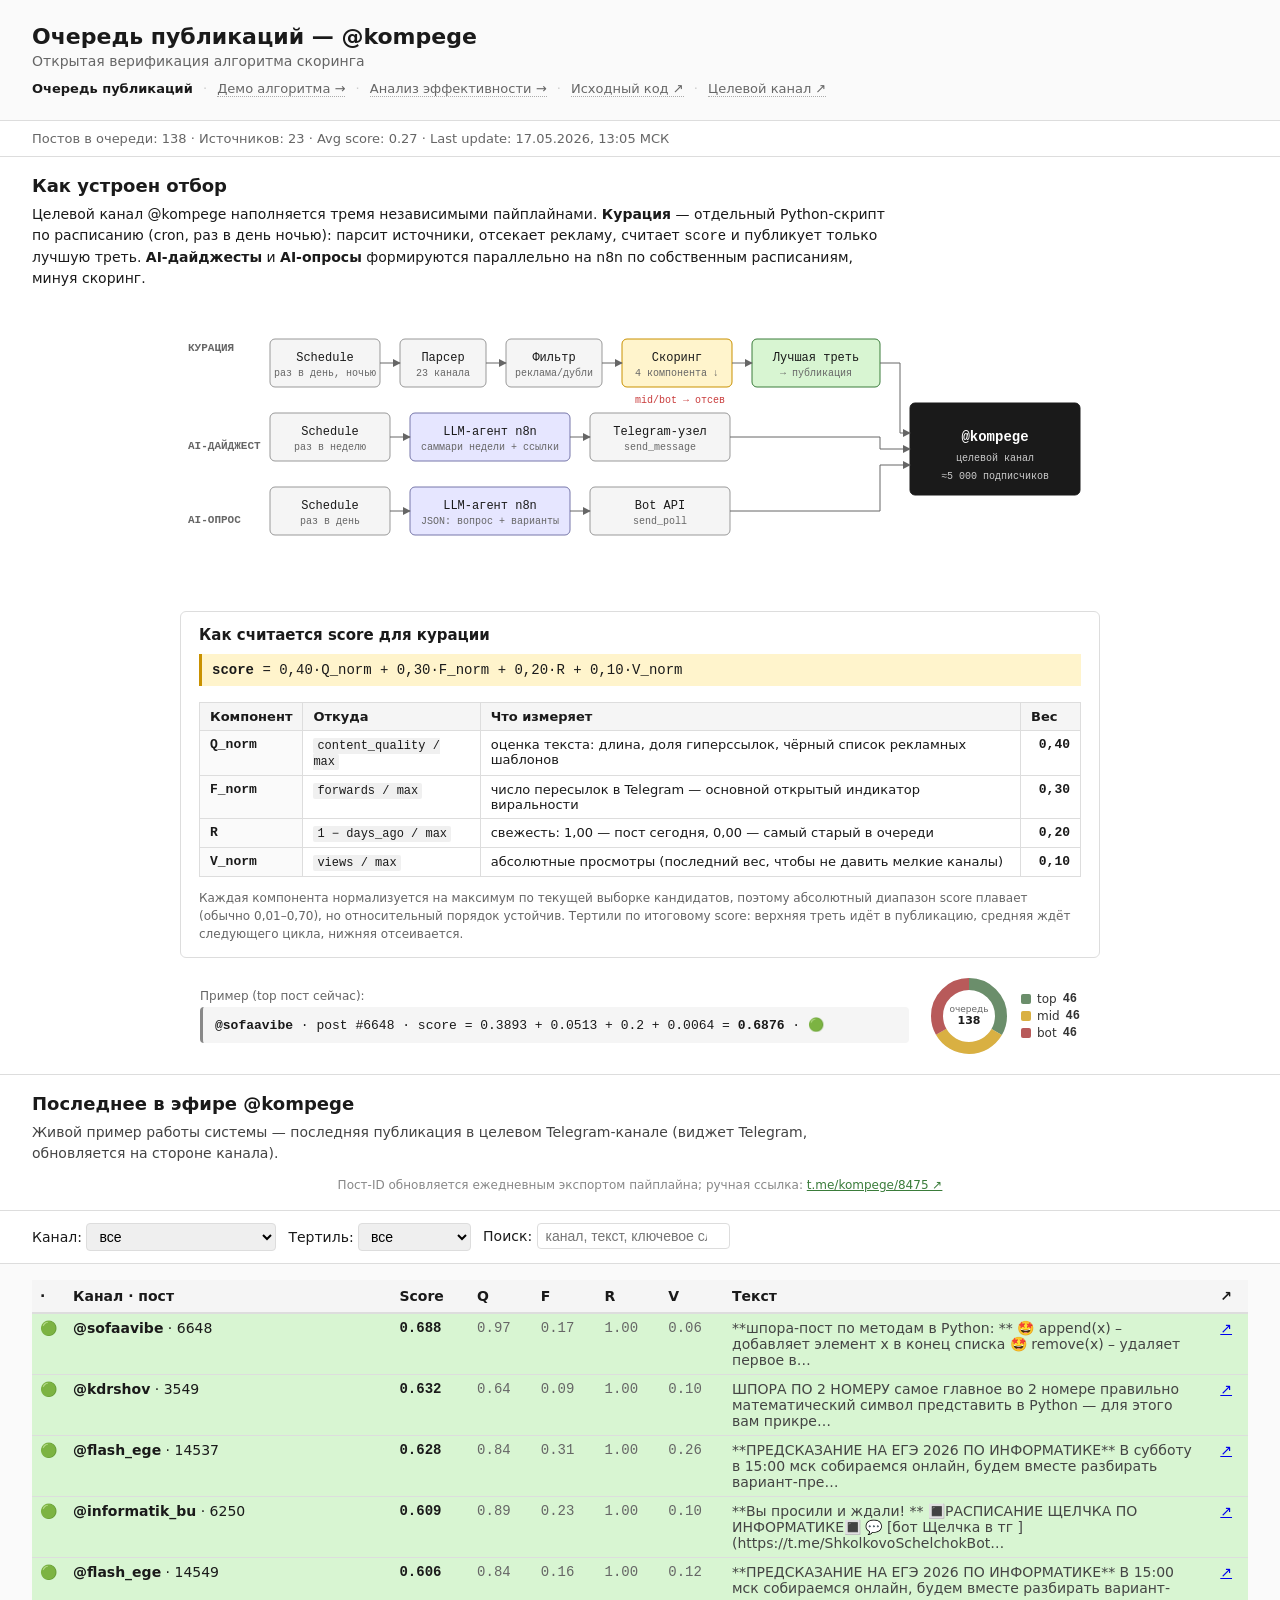
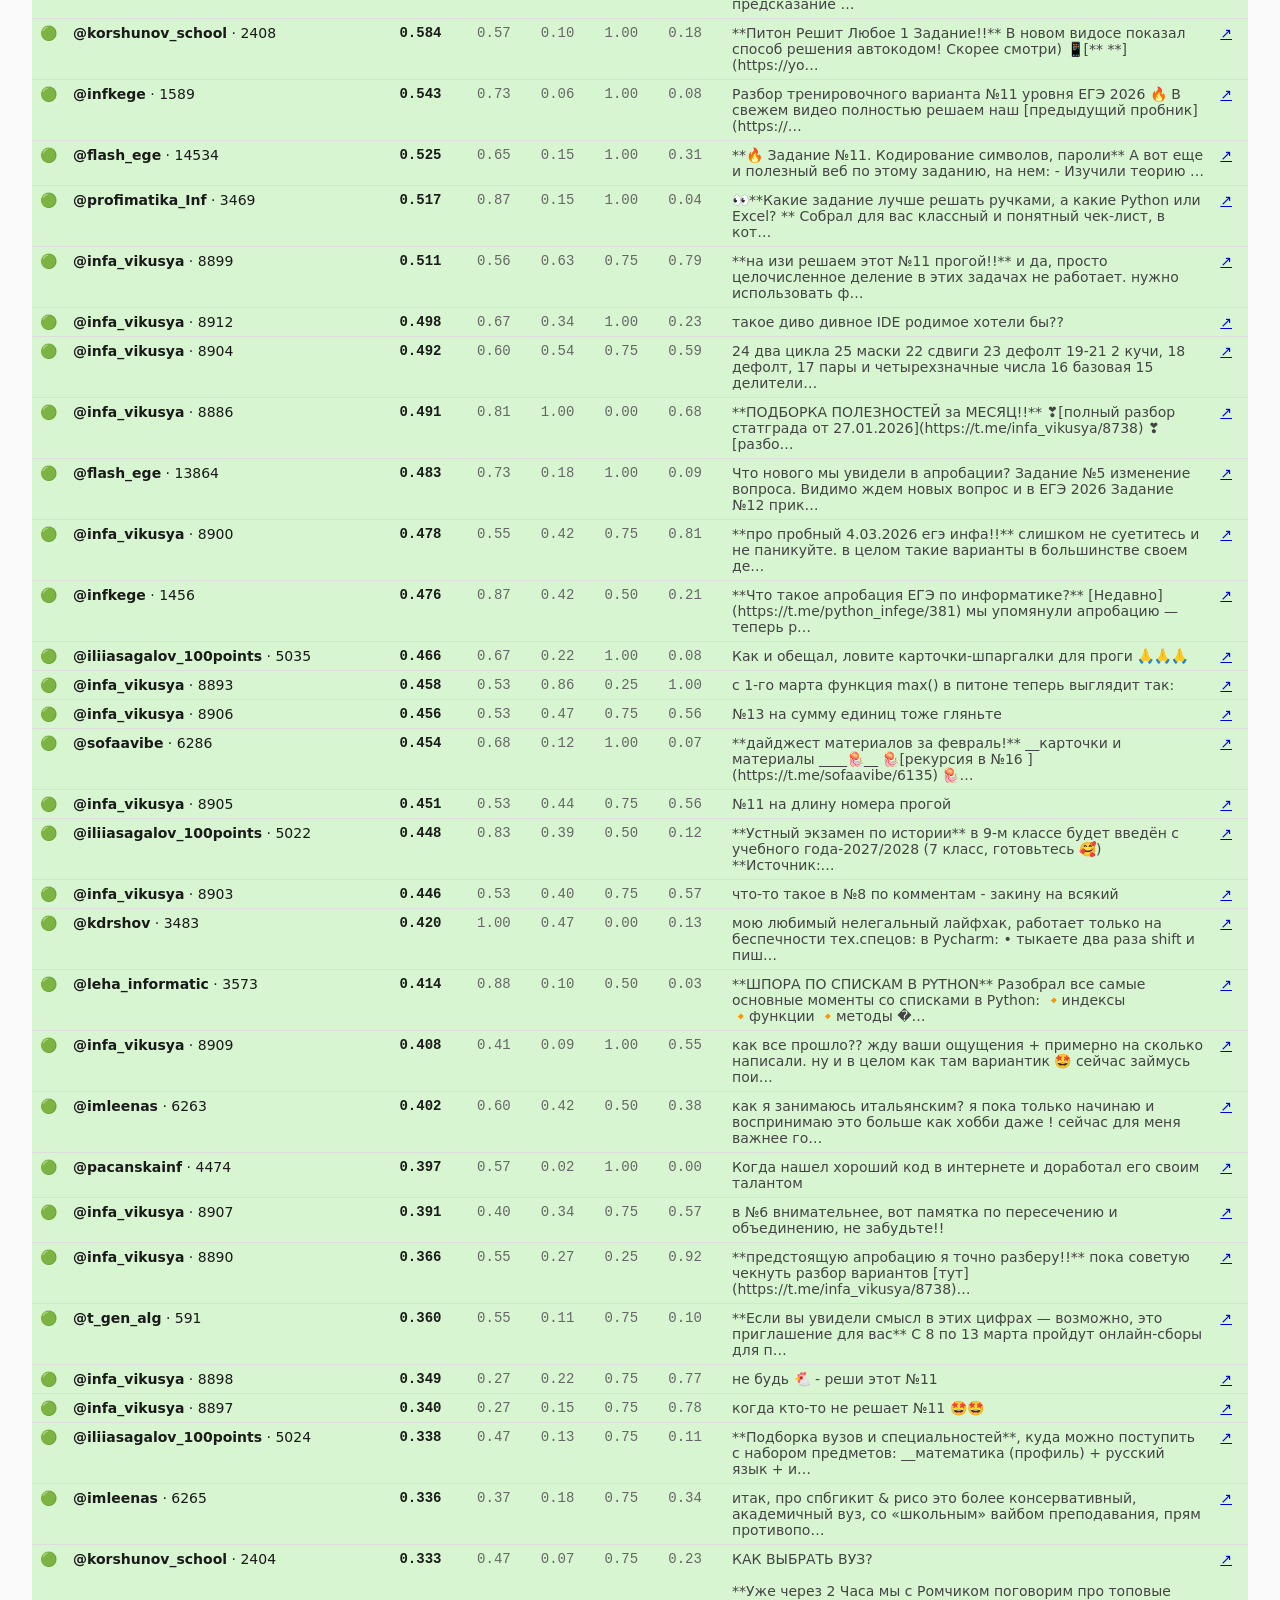
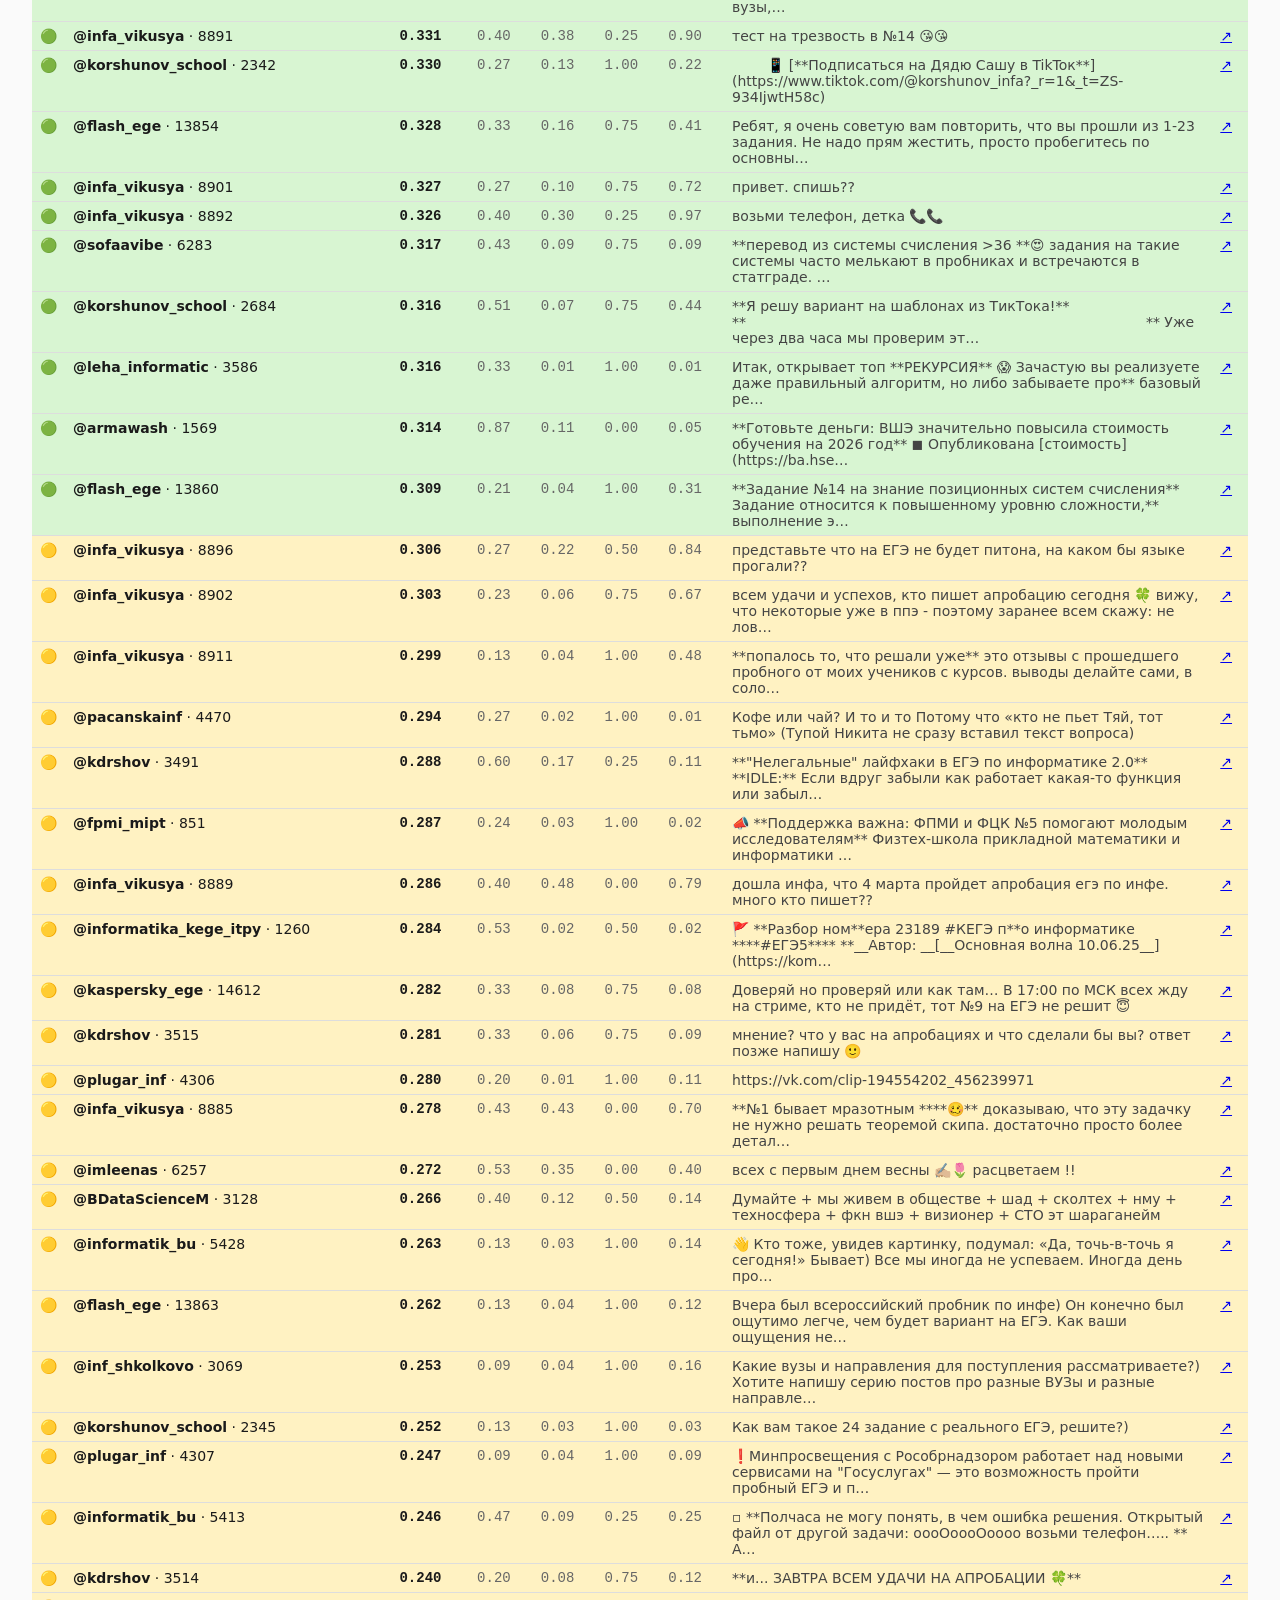
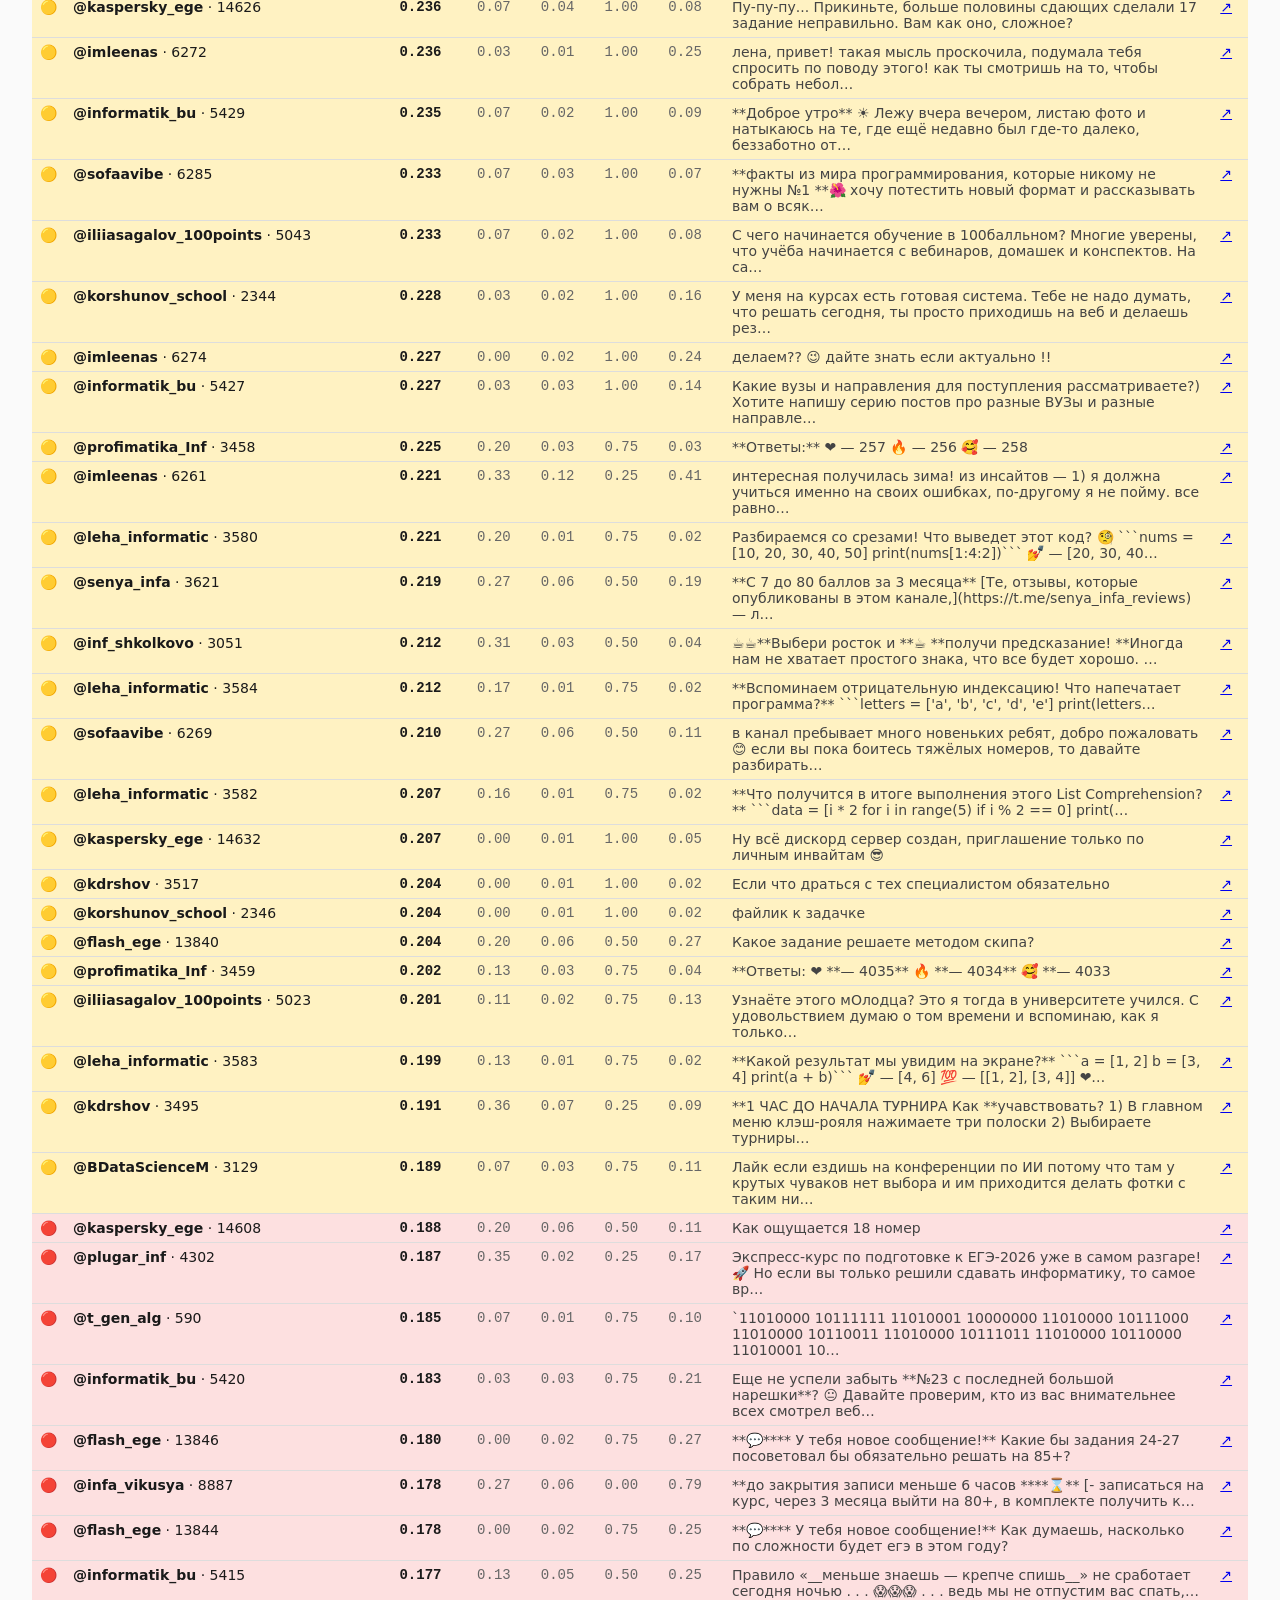
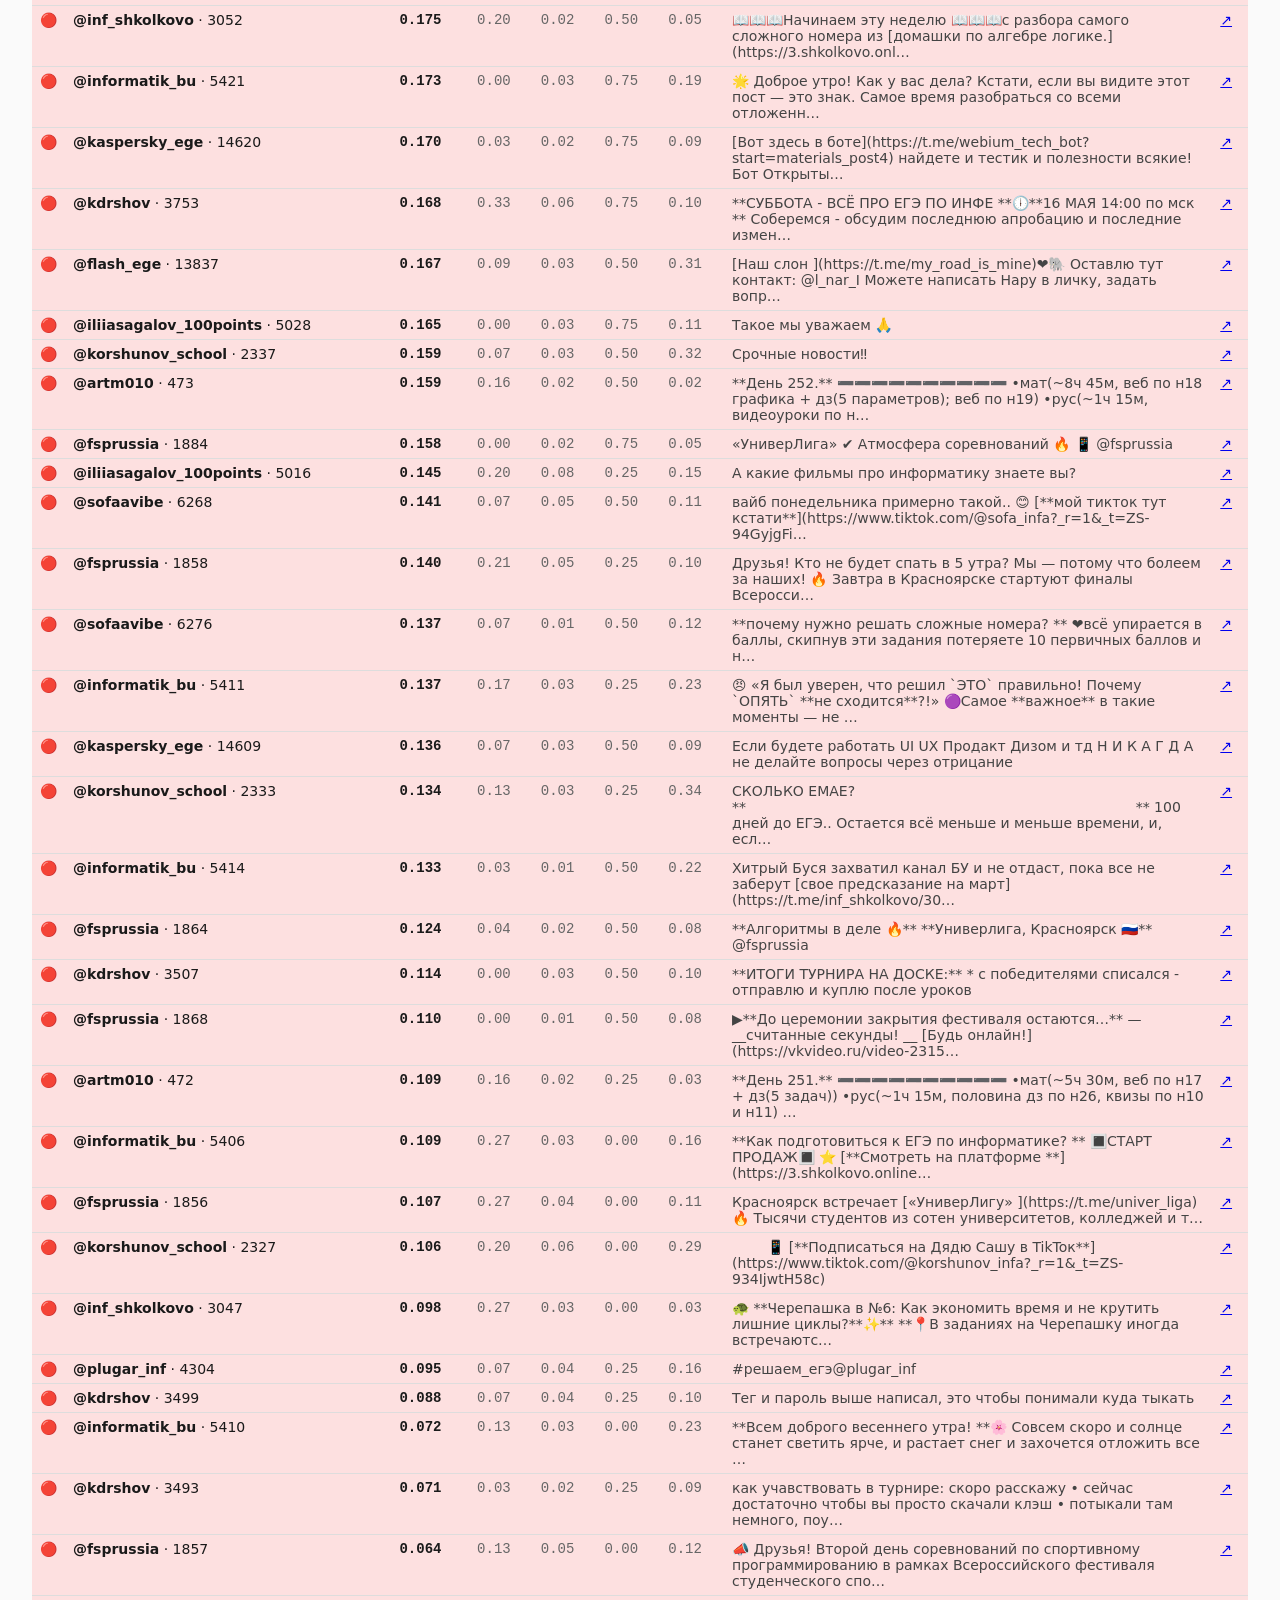
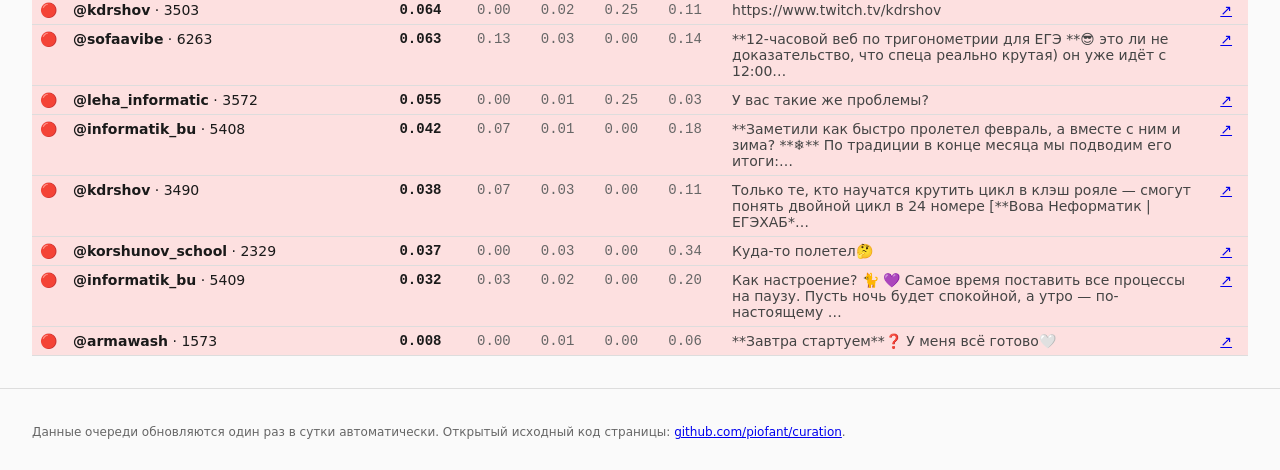
==== commit e3a7bd12: "index: КУРАЦИЯ + Schedule(cron раз в день ночью), drop тертиль jargon→«Лучшая треть», fix AI-опрос р" ====
--- a/index.html
+++ b/index.html
@@ -29,7 +29,7 @@
 
   <section id="algorithm" class="algorithm-section">
     <h2>Как устроен отбор</h2>
-    <p class="algo-intro">Целевой канал @kompege наполняется тремя независимыми пайплайнами. <strong>Курация</strong> отбирает публикации внешних источников по формуле <code>score</code> и выпускает в эфир только верхний тертиль. <strong>AI-дайджесты</strong> и <strong>AI-опросы</strong> формируются параллельно по собственным расписаниям: LLM-агент n8n собирает контент и публикует его в канал, минуя стадию скоринга.</p>
+    <p class="algo-intro">Целевой канал @kompege наполняется тремя независимыми пайплайнами. <strong>Курация</strong> — отдельный Python-скрипт по расписанию (cron, раз в день ночью): парсит источники, отсекает рекламу, считает <code>score</code> и публикует только лучшую треть. <strong>AI-дайджесты</strong> и <strong>AI-опросы</strong> формируются параллельно на n8n по собственным расписаниям, минуя скоринг.</p>
 
     <svg class="pipeline-svg" viewBox="0 0 920 290" xmlns="http://www.w3.org/2000/svg" aria-label="Три пайплайна @kompege">
       <defs>
@@ -45,30 +45,30 @@
         <text x="8" y="220" font-size="11" fill="#666" font-weight="600">AI-ОПРОС</text>
 
         <!-- Curation row (y center 60) -->
-        <rect x="90" y="36" width="90" height="48" rx="5" fill="#f5f5f5" stroke="#999"/>
-        <text x="135" y="58" text-anchor="middle">Парсер</text>
-        <text x="135" y="73" text-anchor="middle" font-size="10" fill="#666">23 канала</text>
-
-        <rect x="200" y="36" width="90" height="48" rx="5" fill="#f5f5f5" stroke="#999"/>
-        <text x="245" y="58" text-anchor="middle">Фильтр</text>
-        <text x="245" y="73" text-anchor="middle" font-size="10" fill="#666">реклама/дубли</text>
-
-        <rect x="310" y="36" width="120" height="48" rx="5" fill="#fff4cc" stroke="#c99100"/>
-        <text x="370" y="58" text-anchor="middle">Скоринг</text>
-        <text x="370" y="73" text-anchor="middle" font-size="10" fill="#666">4 компонента ↓</text>
-
-        <rect x="450" y="36" width="100" height="48" rx="5" fill="#f5f5f5" stroke="#999"/>
-        <text x="500" y="58" text-anchor="middle">Тертили</text>
-        <text x="500" y="73" text-anchor="middle" font-size="10" fill="#666">top/mid/bot</text>
-
-        <rect x="570" y="36" width="130" height="48" rx="5" fill="#d8f5d2" stroke="#3a7c3a"/>
-        <text x="635" y="58" text-anchor="middle">Только top</text>
-        <text x="635" y="73" text-anchor="middle" font-size="10" fill="#666">→ публикация</text>
-
-        <line x1="180" y1="60" x2="200" y2="60" stroke="#666" marker-end="url(#arr)"/>
-        <line x1="290" y1="60" x2="310" y2="60" stroke="#666" marker-end="url(#arr)"/>
-        <line x1="430" y1="60" x2="450" y2="60" stroke="#666" marker-end="url(#arr)"/>
-        <line x1="550" y1="60" x2="570" y2="60" stroke="#666" marker-end="url(#arr)"/>
+        <rect x="90" y="36" width="110" height="48" rx="5" fill="#f5f5f5" stroke="#999"/>
+        <text x="145" y="58" text-anchor="middle">Schedule</text>
+        <text x="145" y="73" text-anchor="middle" font-size="10" fill="#666">раз в день, ночью</text>
+
+        <rect x="220" y="36" width="86" height="48" rx="5" fill="#f5f5f5" stroke="#999"/>
+        <text x="263" y="58" text-anchor="middle">Парсер</text>
+        <text x="263" y="73" text-anchor="middle" font-size="10" fill="#666">23 канала</text>
+
+        <rect x="326" y="36" width="96" height="48" rx="5" fill="#f5f5f5" stroke="#999"/>
+        <text x="374" y="58" text-anchor="middle">Фильтр</text>
+        <text x="374" y="73" text-anchor="middle" font-size="10" fill="#666">реклама/дубли</text>
+
+        <rect x="442" y="36" width="110" height="48" rx="5" fill="#fff4cc" stroke="#c99100"/>
+        <text x="497" y="58" text-anchor="middle">Скоринг</text>
+        <text x="497" y="73" text-anchor="middle" font-size="10" fill="#666">4 компонента ↓</text>
+
+        <rect x="572" y="36" width="128" height="48" rx="5" fill="#d8f5d2" stroke="#3a7c3a"/>
+        <text x="636" y="58" text-anchor="middle">Лучшая треть</text>
+        <text x="636" y="73" text-anchor="middle" font-size="10" fill="#666">→ публикация</text>
+
+        <line x1="200" y1="60" x2="220" y2="60" stroke="#666" marker-end="url(#arr)"/>
+        <line x1="306" y1="60" x2="326" y2="60" stroke="#666" marker-end="url(#arr)"/>
+        <line x1="422" y1="60" x2="442" y2="60" stroke="#666" marker-end="url(#arr)"/>
+        <line x1="552" y1="60" x2="572" y2="60" stroke="#666" marker-end="url(#arr)"/>
 
         <!-- AI-Digest row (y center 134) -->
         <rect x="90" y="110" width="120" height="48" rx="5" fill="#f5f5f5" stroke="#999"/>
@@ -89,7 +89,7 @@
         <!-- AI-Poll row (y center 208) -->
         <rect x="90" y="184" width="120" height="48" rx="5" fill="#f5f5f5" stroke="#999"/>
         <text x="150" y="206" text-anchor="middle">Schedule</text>
-        <text x="150" y="221" text-anchor="middle" font-size="10" fill="#666">раз в неделю</text>
+        <text x="150" y="221" text-anchor="middle" font-size="10" fill="#666">раз в день</text>
 
         <rect x="230" y="184" width="160" height="48" rx="5" fill="#e6e6ff" stroke="#7777aa"/>
         <text x="310" y="206" text-anchor="middle">LLM-агент n8n</text>
@@ -175,6 +175,16 @@
     </div>
   </section>
 
+  <section id="live-post" class="live-post">
+    <h2>Последнее в эфире @kompege</h2>
+    <p class="algo-intro">Живой пример работы системы — последняя публикация в целевом Telegram-канале (виджет Telegram, обновляется на стороне канала).</p>
+    <div class="tg-embed-wrap">
+      <script async src="https://telegram.org/js/telegram-widget.js?22"
+              data-telegram-post="kompege/8475" data-width="100%" data-color="3a7c3a"></script>
+    </div>
+    <p class="tg-embed-note">Пост-ID обновляется ежедневным экспортом пайплайна; ручная ссылка: <a href="https://t.me/kompege/8475" target="_blank" rel="noopener">t.me/kompege/8475 ↗</a></p>
+  </section>
+
   <section id="filters" class="filters">
     <label>Канал: <select id="filter-channel"><option value="">все</option></select></label>
     <label>Тертиль:
--- a/style.css
+++ b/style.css
@@ -110,3 +110,11 @@
   #queue-table td.num::before { content: attr(data-label) ': '; color: var(--muted); font-size: 11px; }
   #queue-table td.text-cell { color: #222; margin-top: 4px; }
 }
+
+/* Live last Telegram post embed (S19) */
+.live-post { padding: 18px 32px; border-bottom: 1px solid var(--border); background: #fff; }
+.live-post h2 { font-size: 18px; margin: 0 0 8px; }
+.live-post .algo-intro { margin: 0 0 14px; font-size: 14px; max-width: 860px; line-height: 1.5; color: #444; }
+.tg-embed-wrap { max-width: 540px; margin: 0 auto; }
+.tg-embed-note { font-size: 12px; color: #888; margin: 10px 0 0; text-align: center; }
+.tg-embed-note a { color: #3a7c3a; }
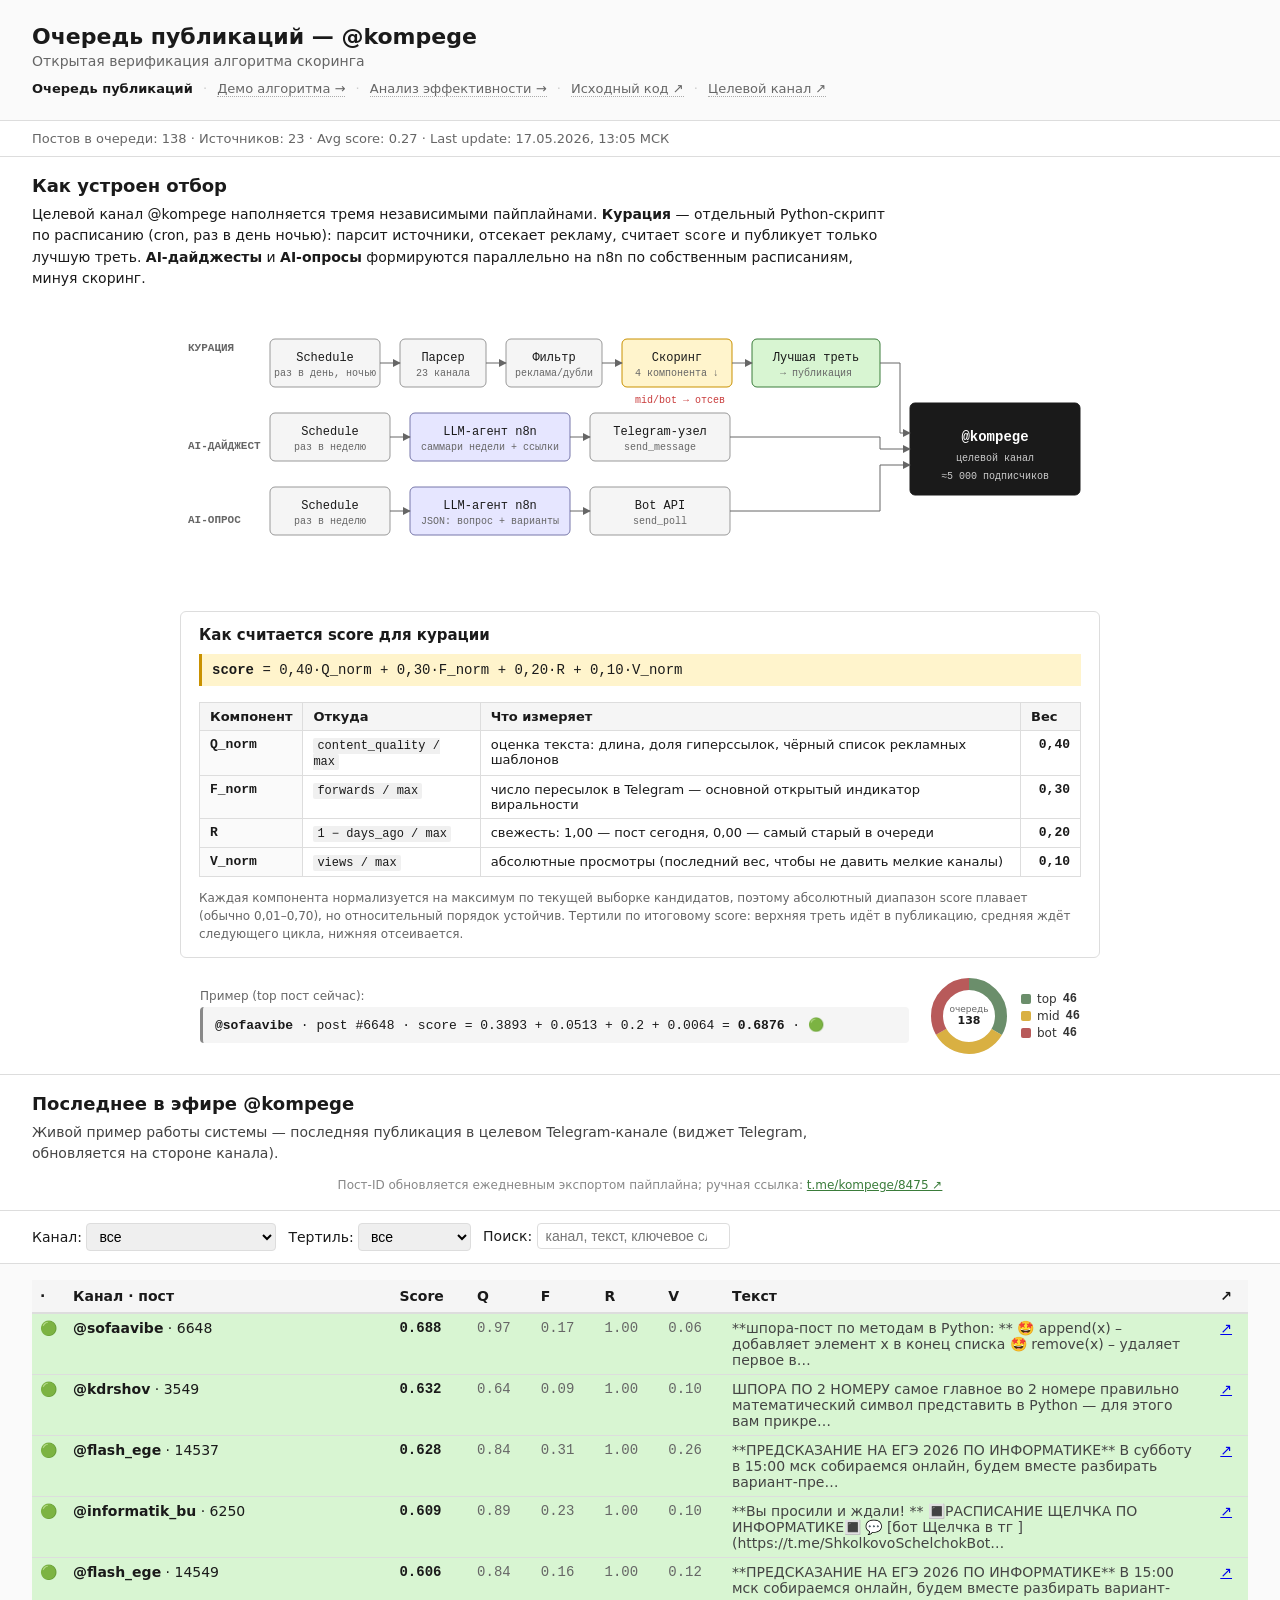
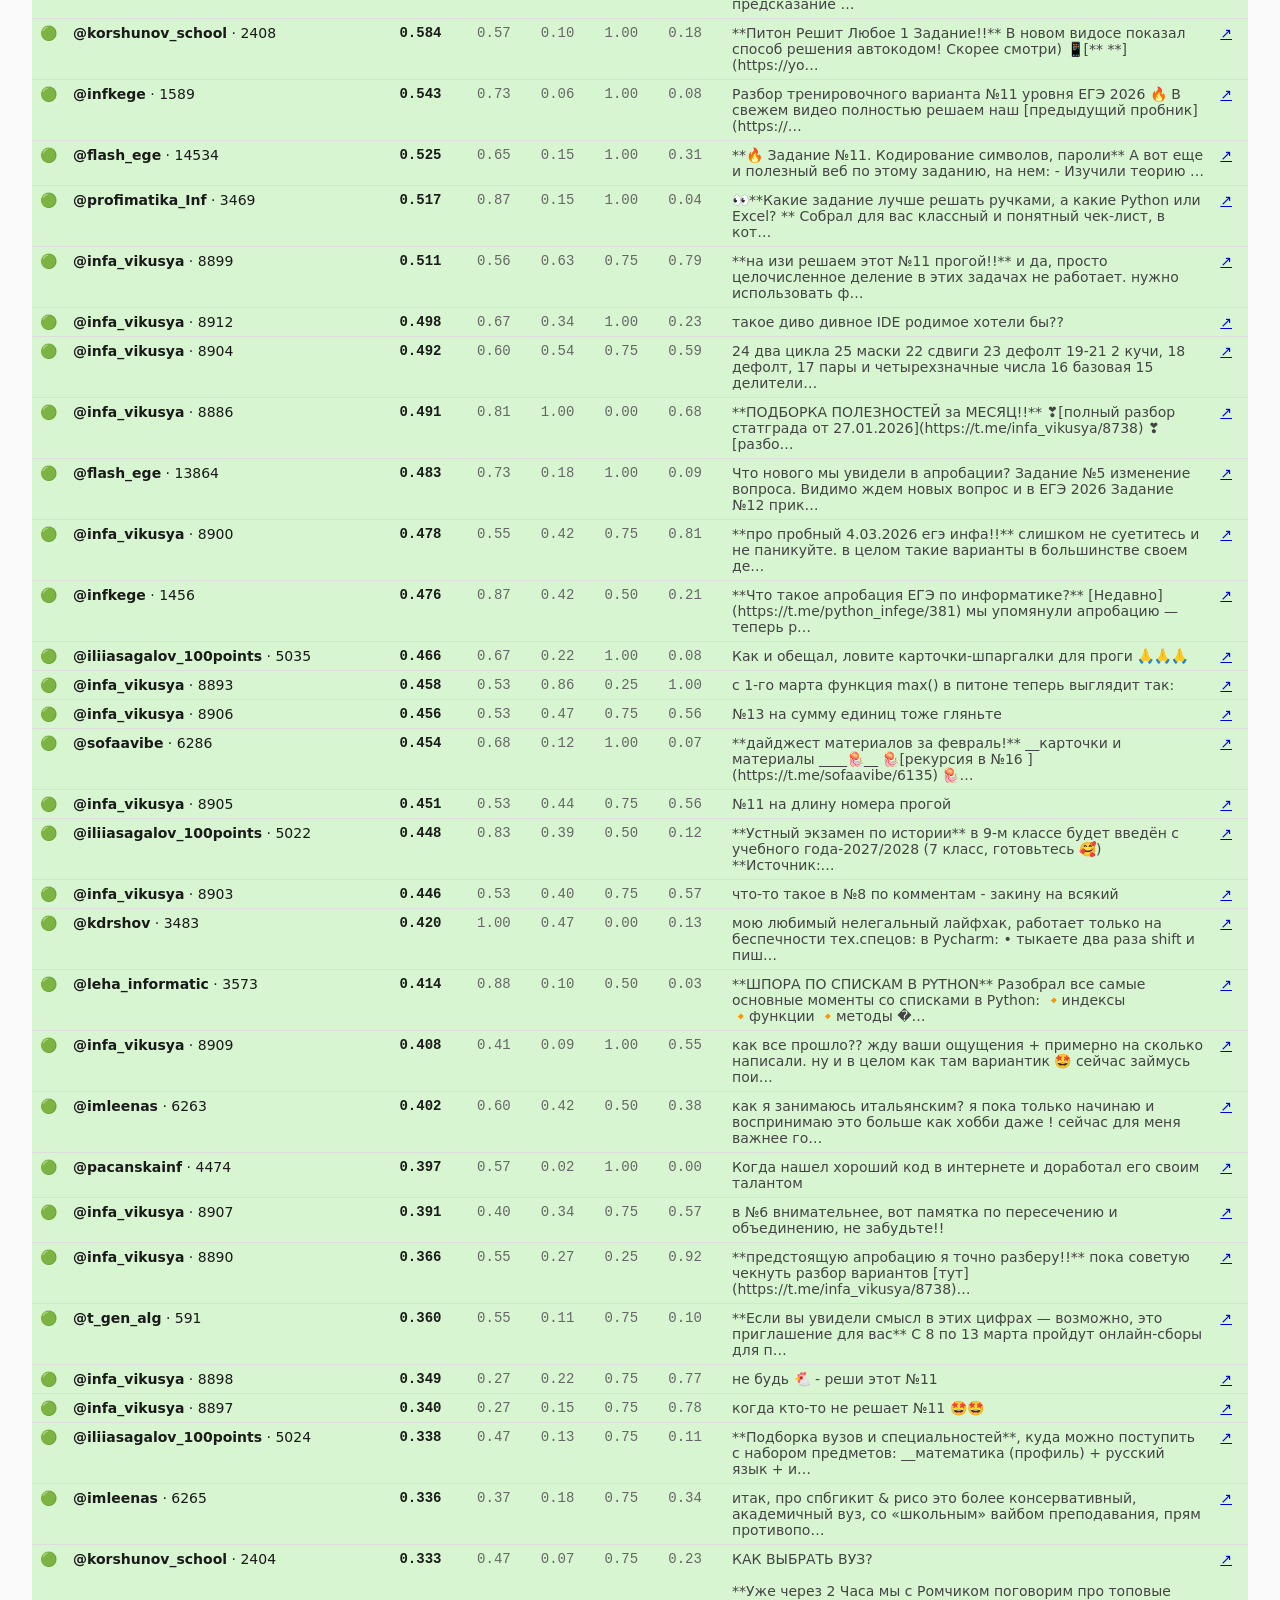
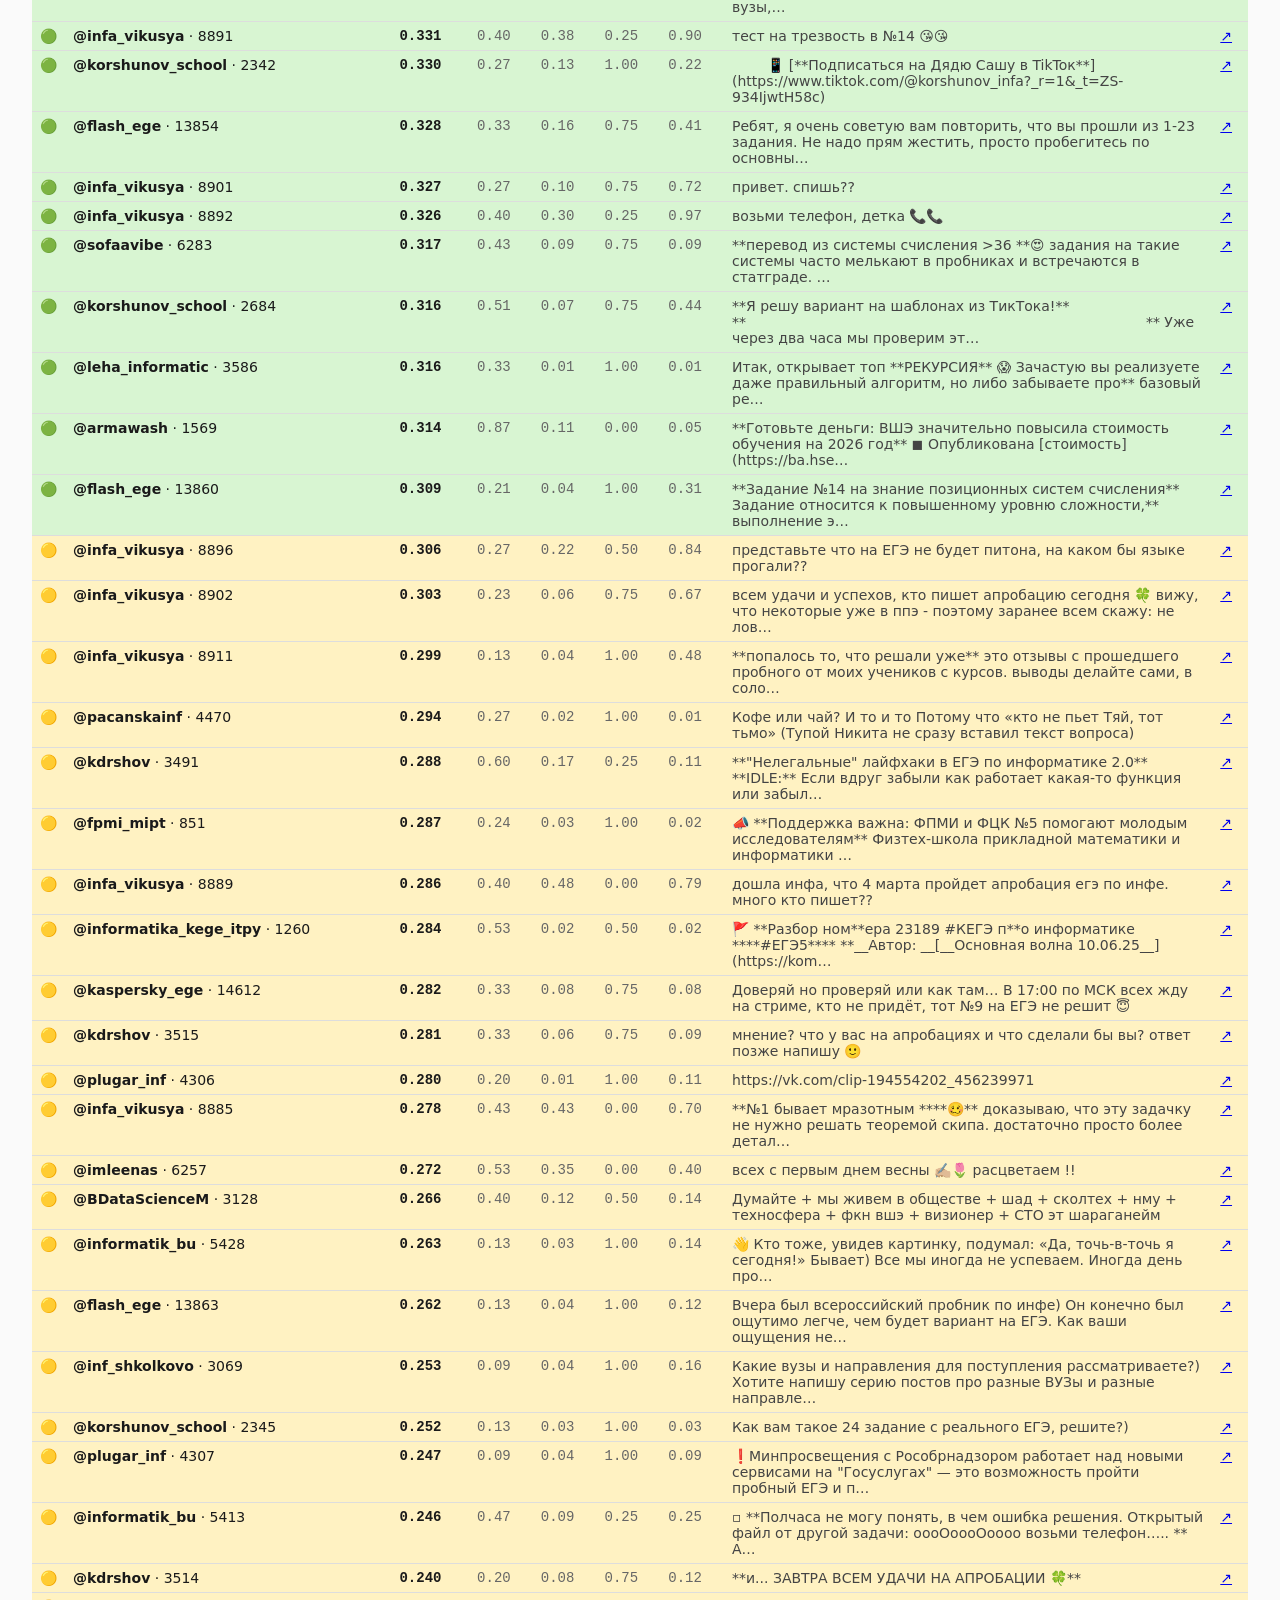
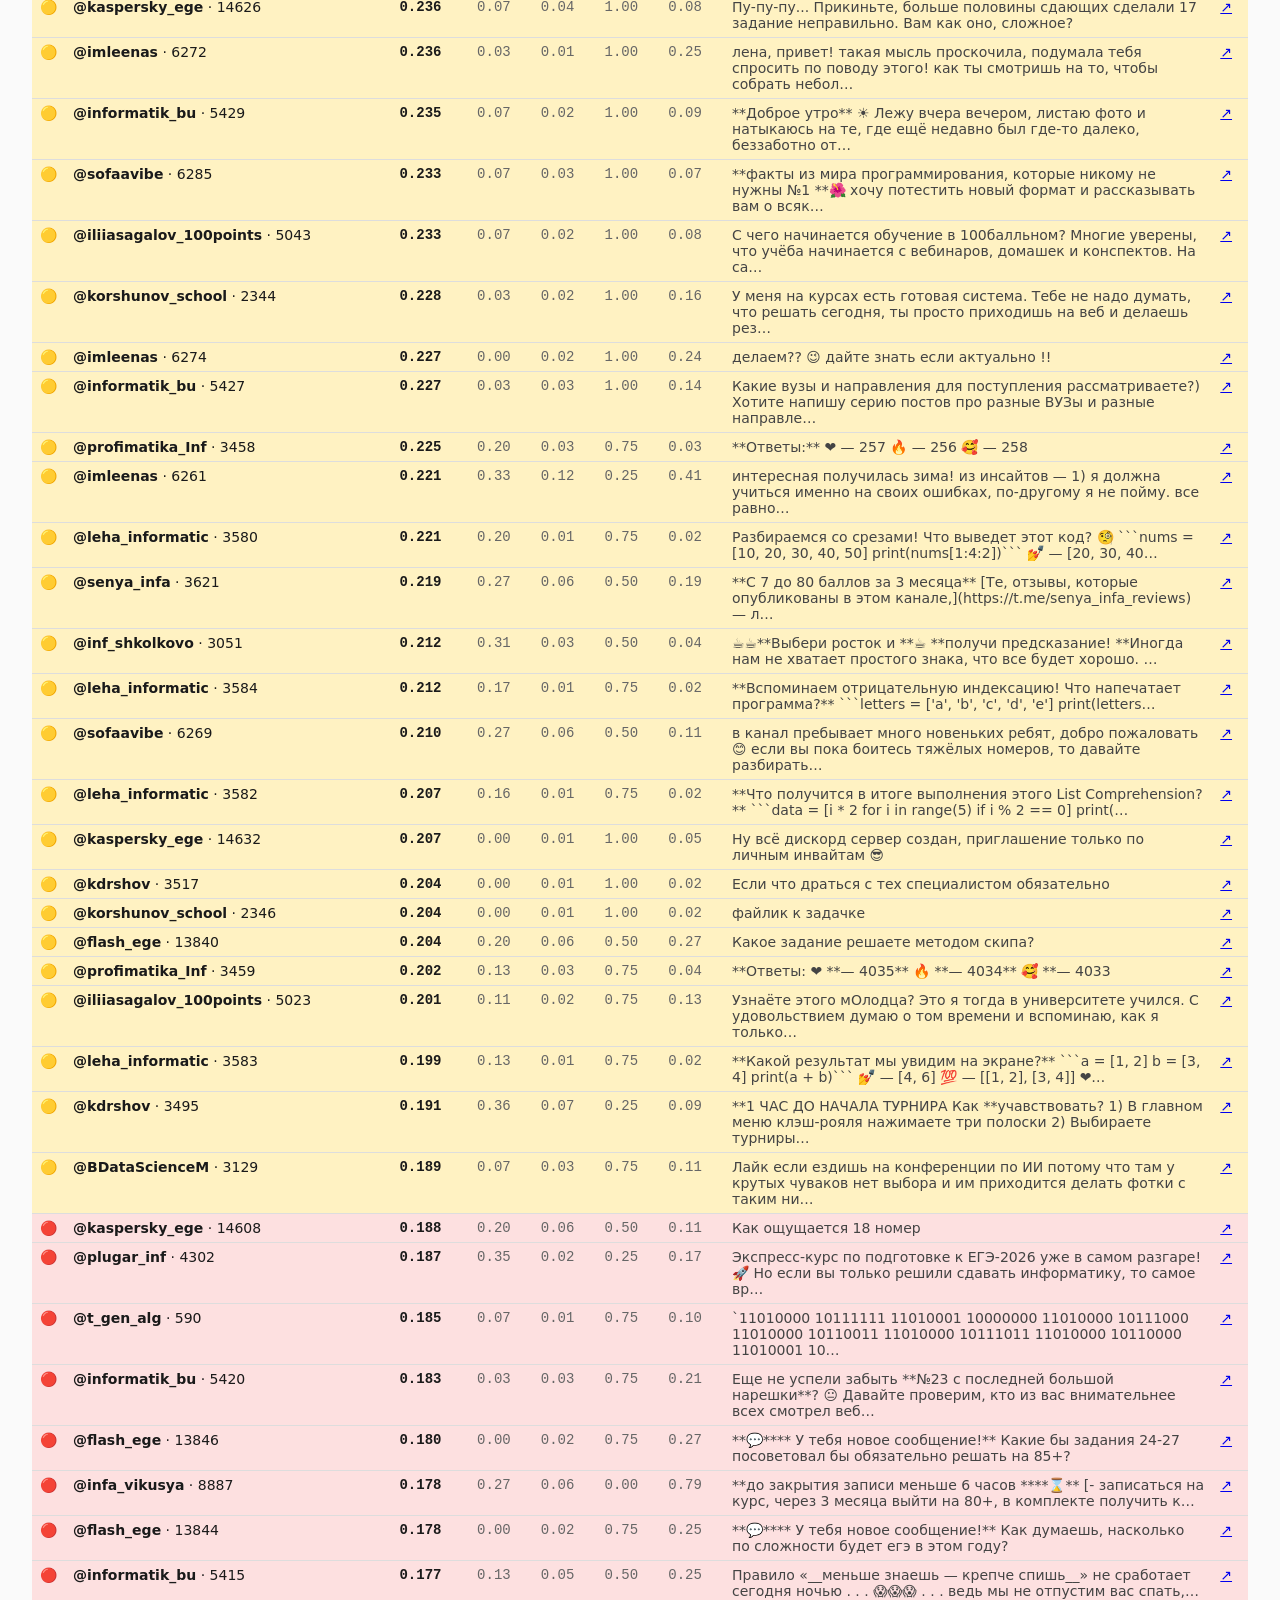
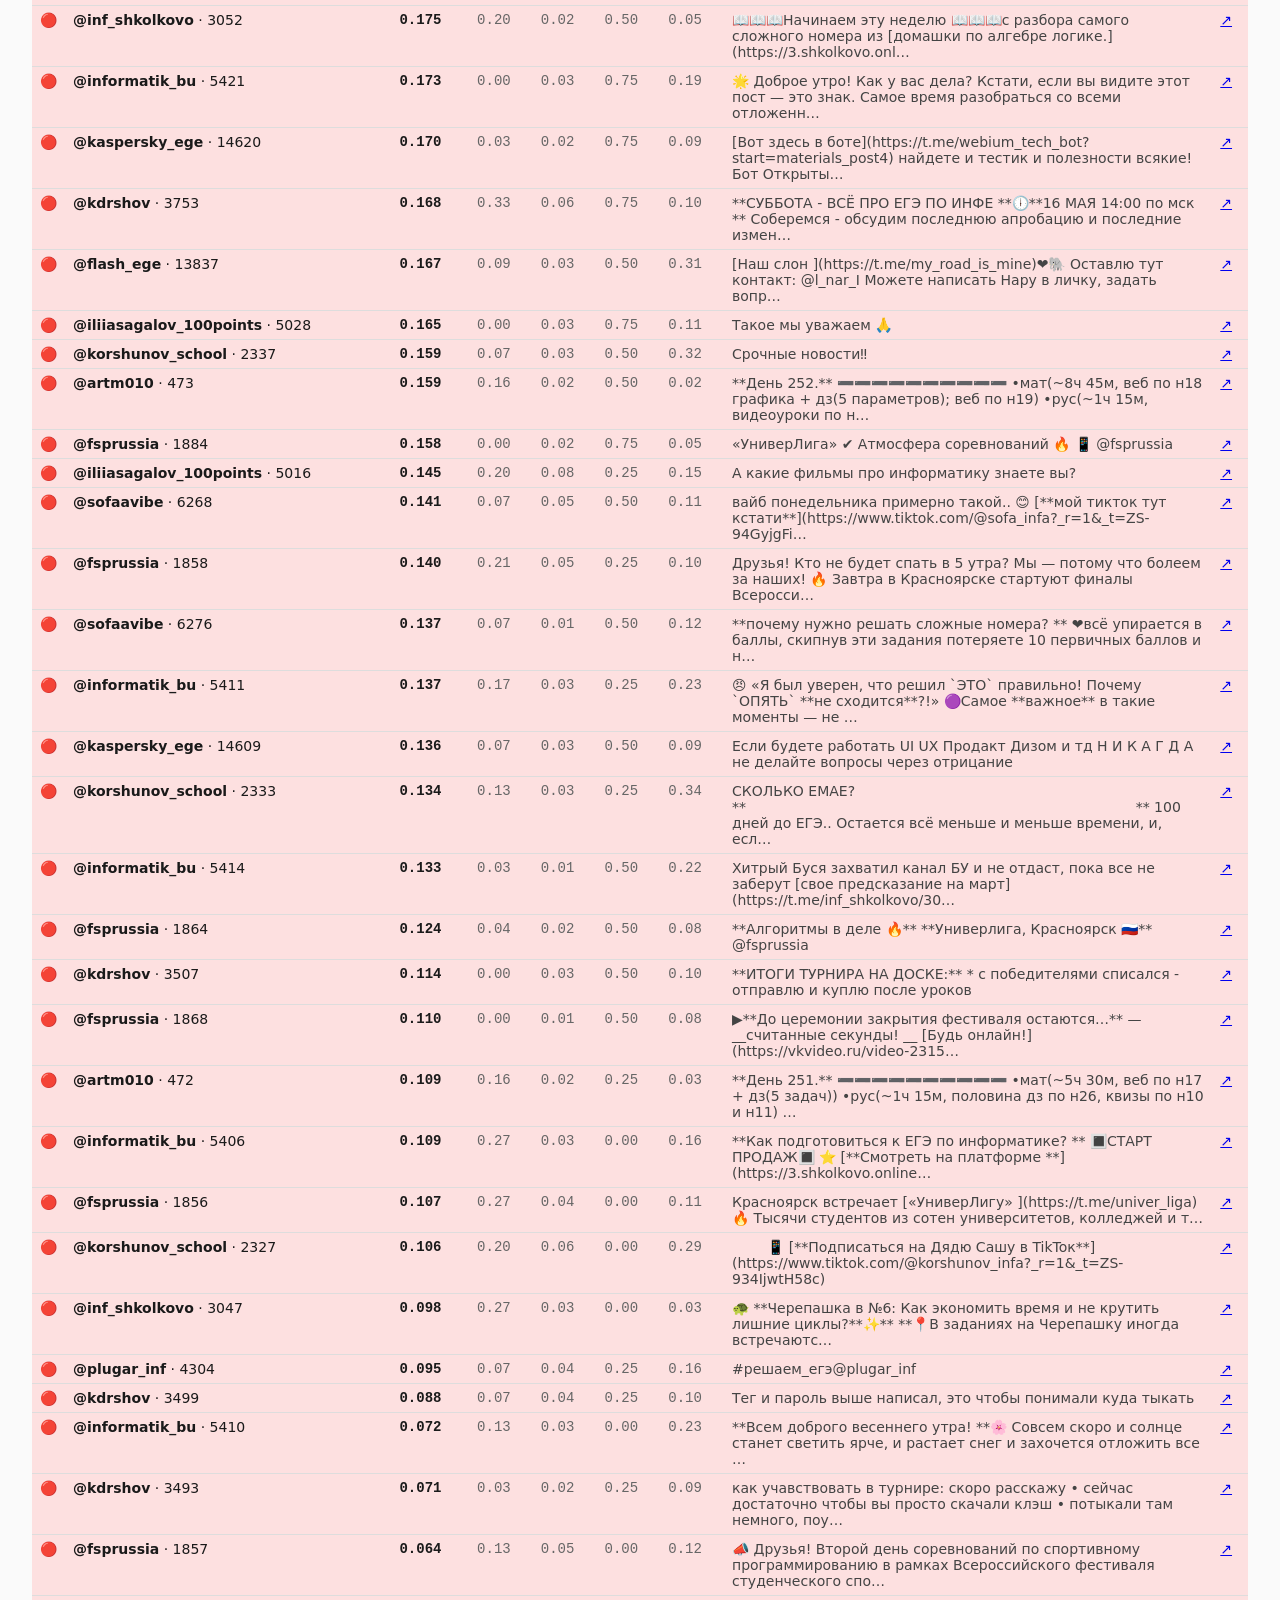
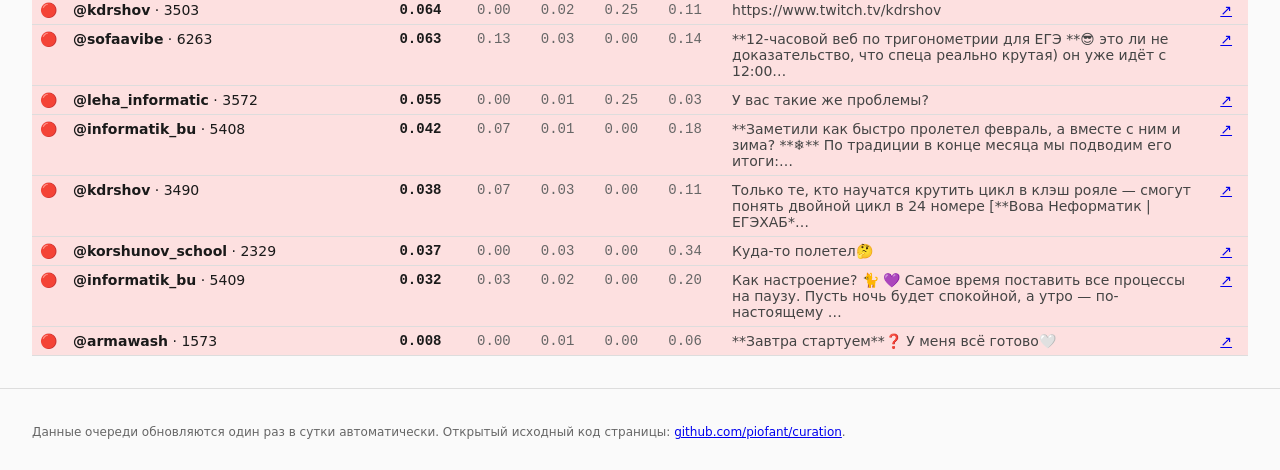
==== commit e9fa34c2: "fix cadence: AI-опрос раз в неделю (was ошибочно раз в день); курация раз в день, дайджест раз в нед" ====
--- a/index.html
+++ b/index.html
@@ -89,7 +89,7 @@
         <!-- AI-Poll row (y center 208) -->
         <rect x="90" y="184" width="120" height="48" rx="5" fill="#f5f5f5" stroke="#999"/>
         <text x="150" y="206" text-anchor="middle">Schedule</text>
-        <text x="150" y="221" text-anchor="middle" font-size="10" fill="#666">раз в день</text>
+        <text x="150" y="221" text-anchor="middle" font-size="10" fill="#666">раз в неделю</text>
 
         <rect x="230" y="184" width="160" height="48" rx="5" fill="#e6e6ff" stroke="#7777aa"/>
         <text x="310" y="206" text-anchor="middle">LLM-агент n8n</text>
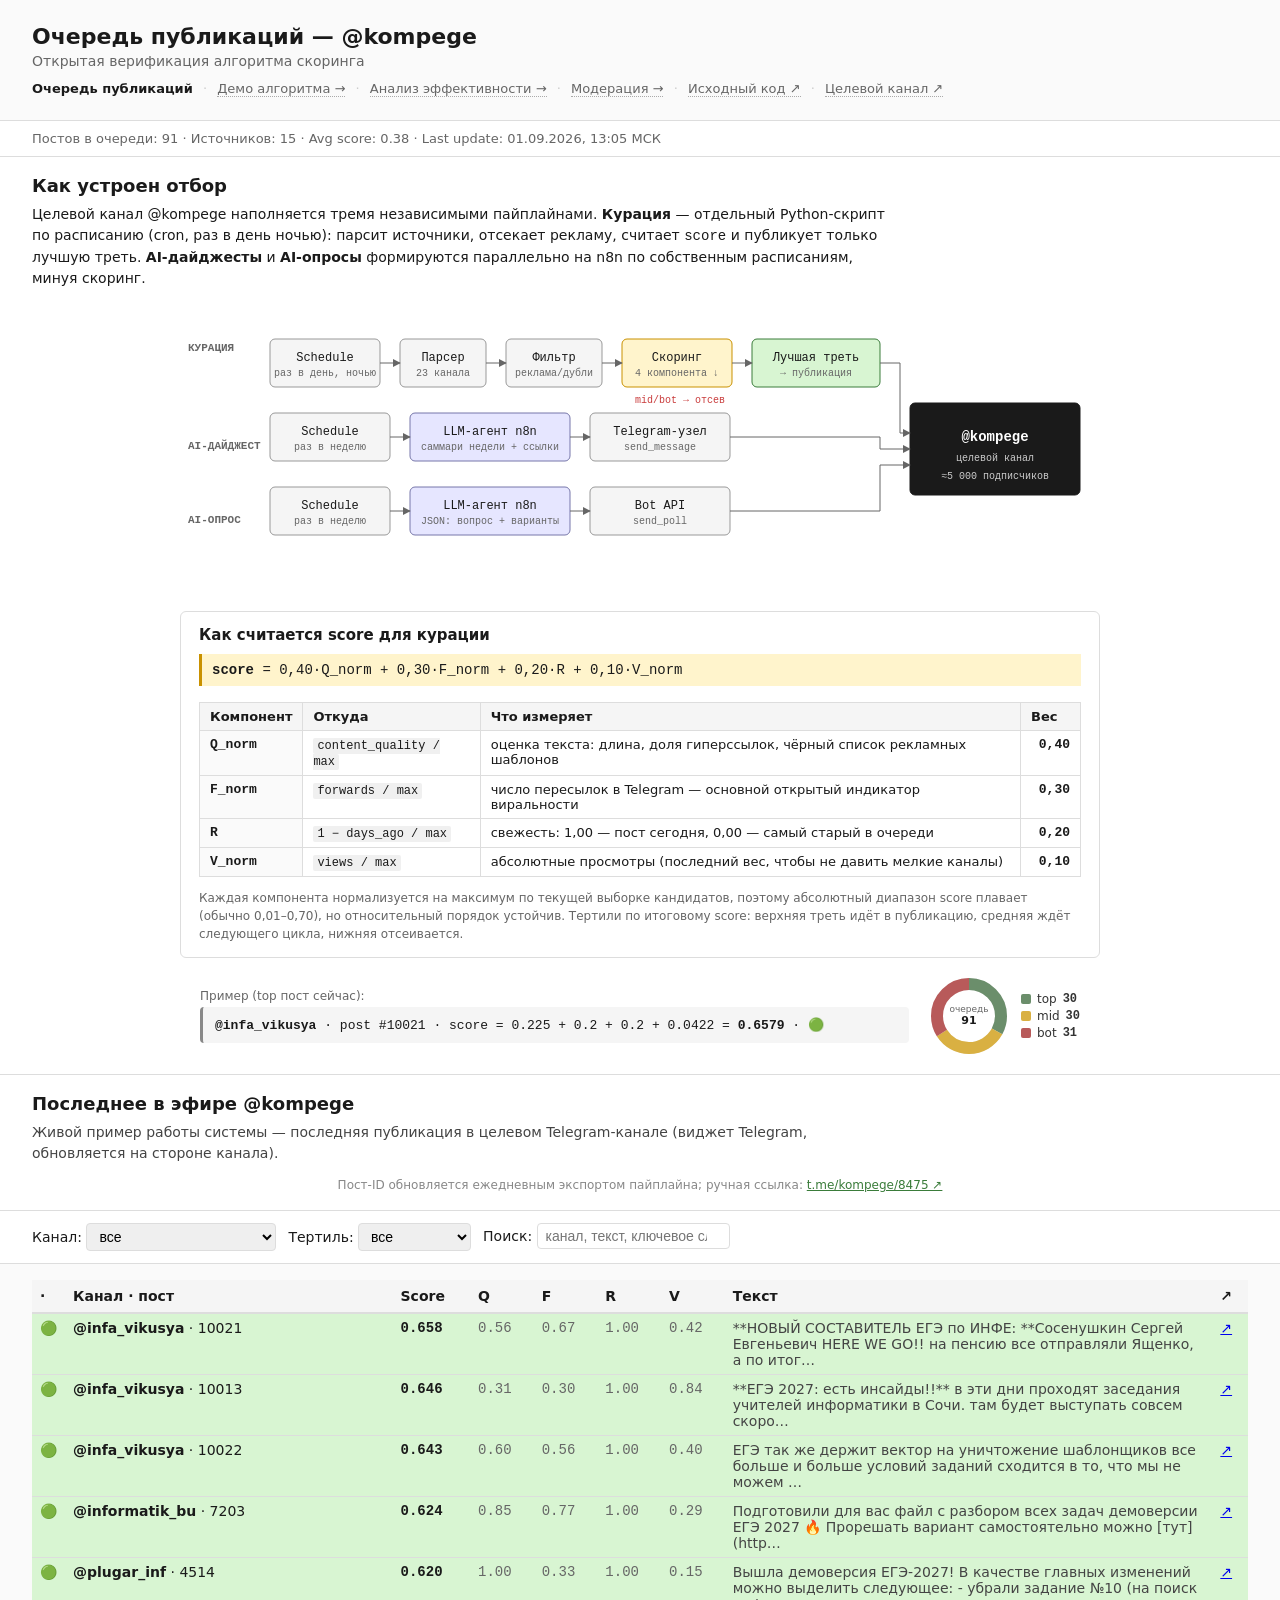
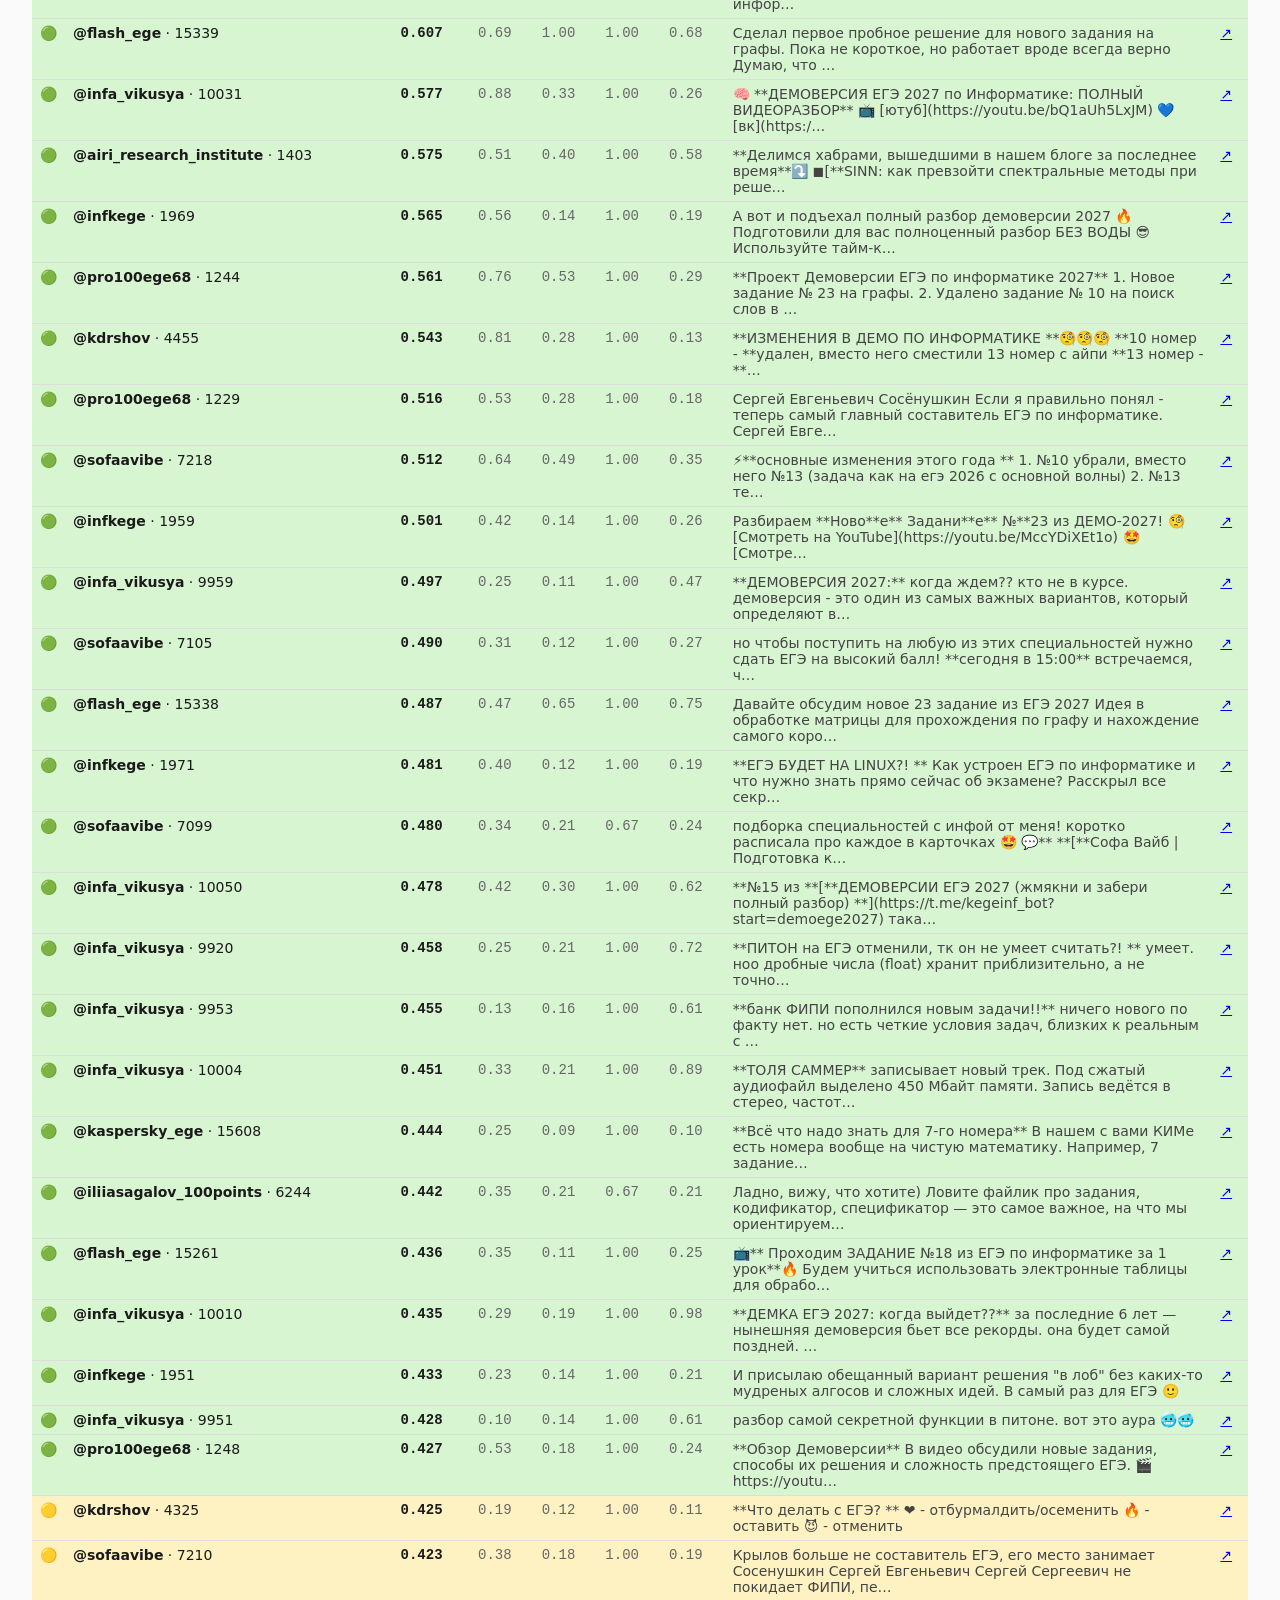
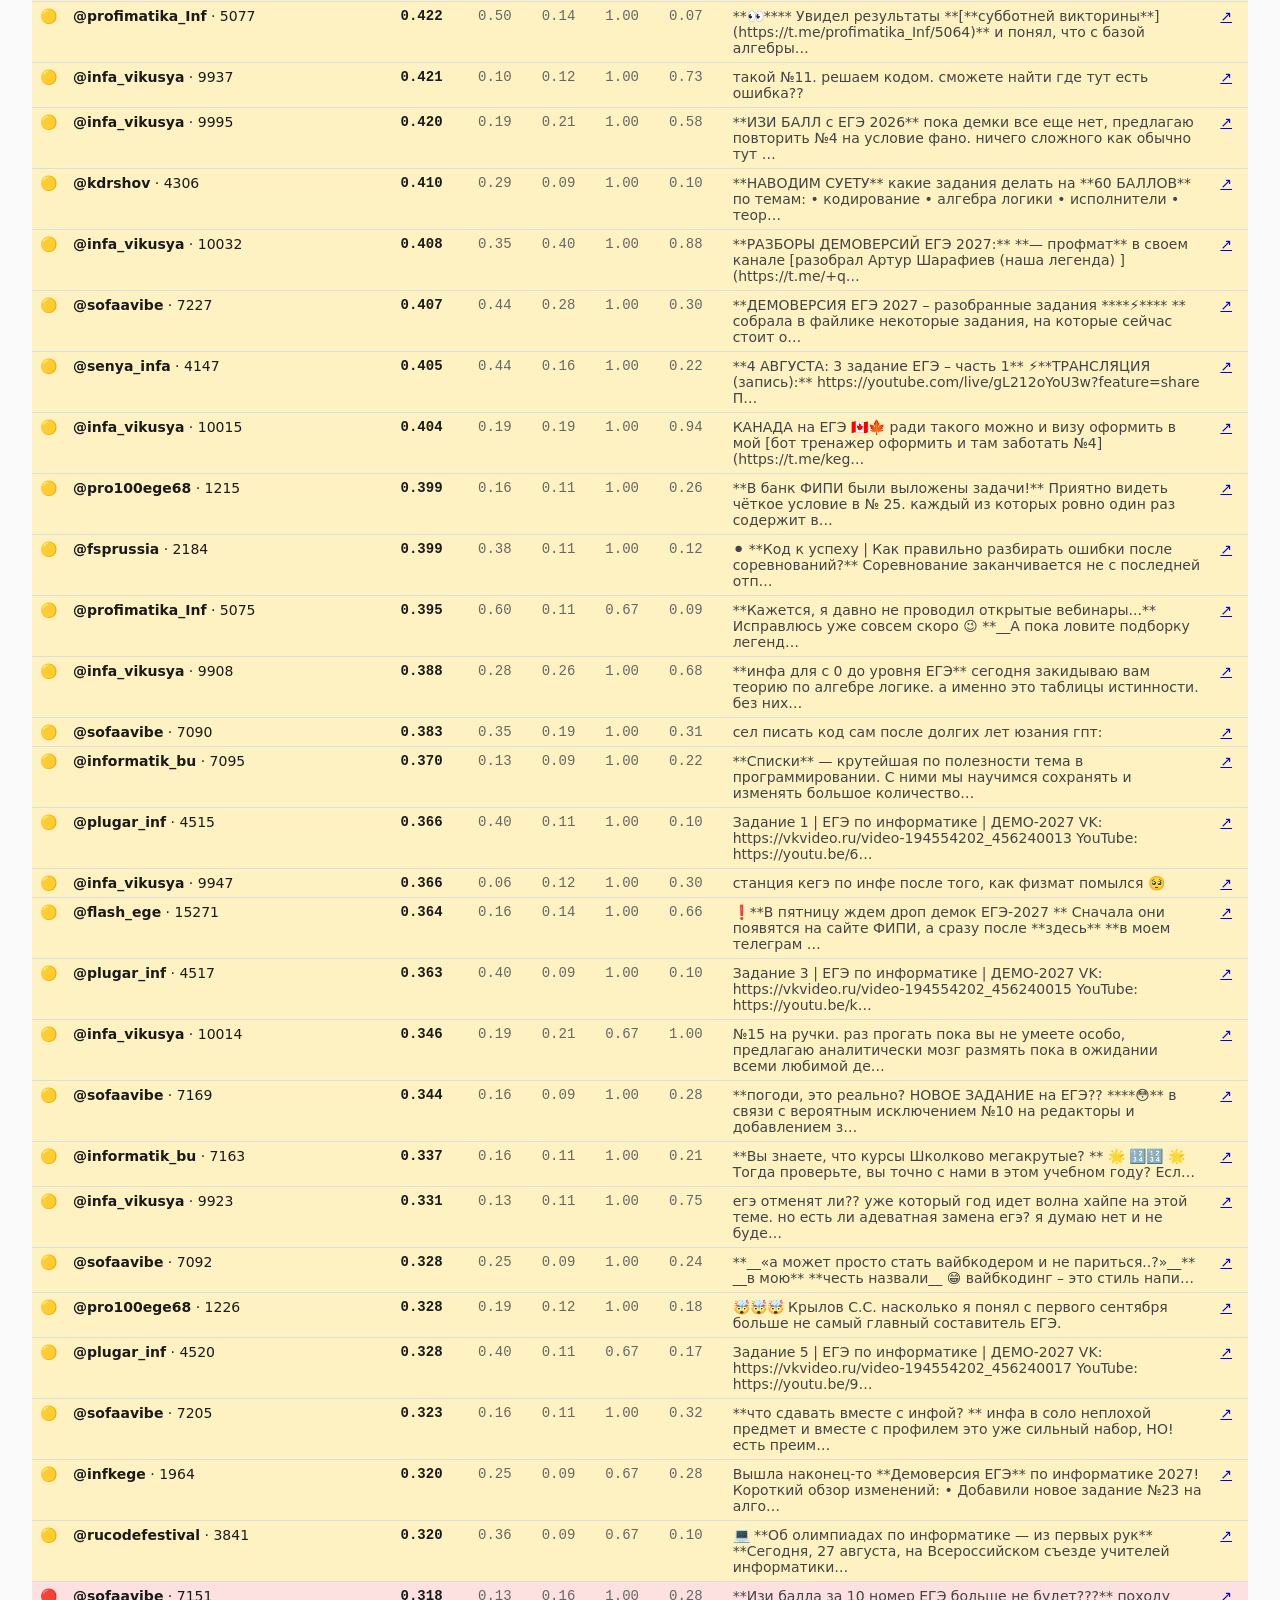
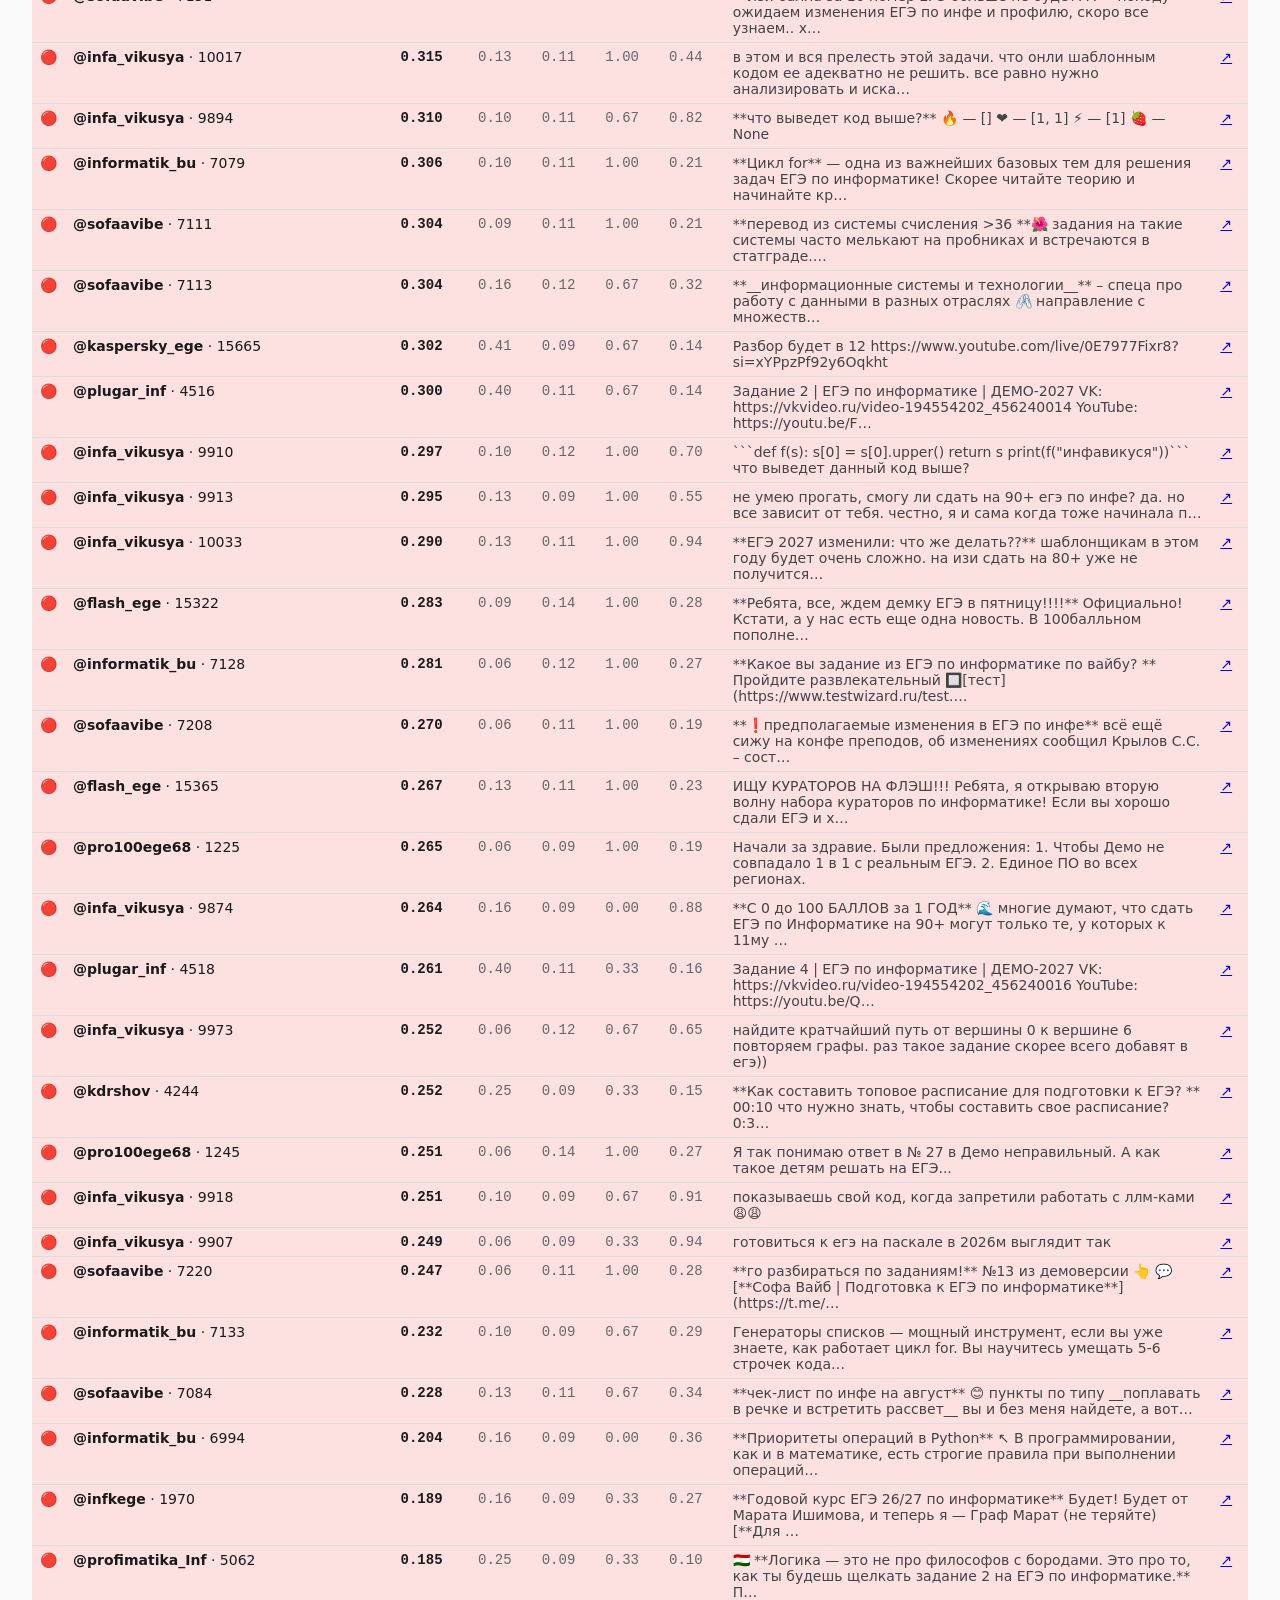
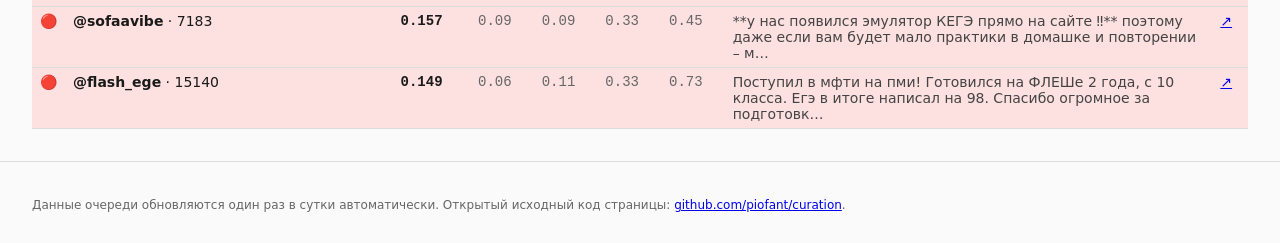
==== commit 52c452d3: "moderation: подстраница «Модерация и судья» + ссылка в навигации" ====
--- a/index.html
+++ b/index.html
@@ -16,6 +16,8 @@
       <a href="./demo/">Демо алгоритма →</a>
       <span class="sep">·</span>
       <a href="./performance/">Анализ эффективности →</a>
+      <span class="sep">·</span>
+      <a href="./moderation/">Модерация →</a>
       <span class="sep">·</span>
       <a href="https://github.com/piofant/curation" target="_blank" rel="noopener">Исходный код ↗</a>
       <span class="sep">·</span>
